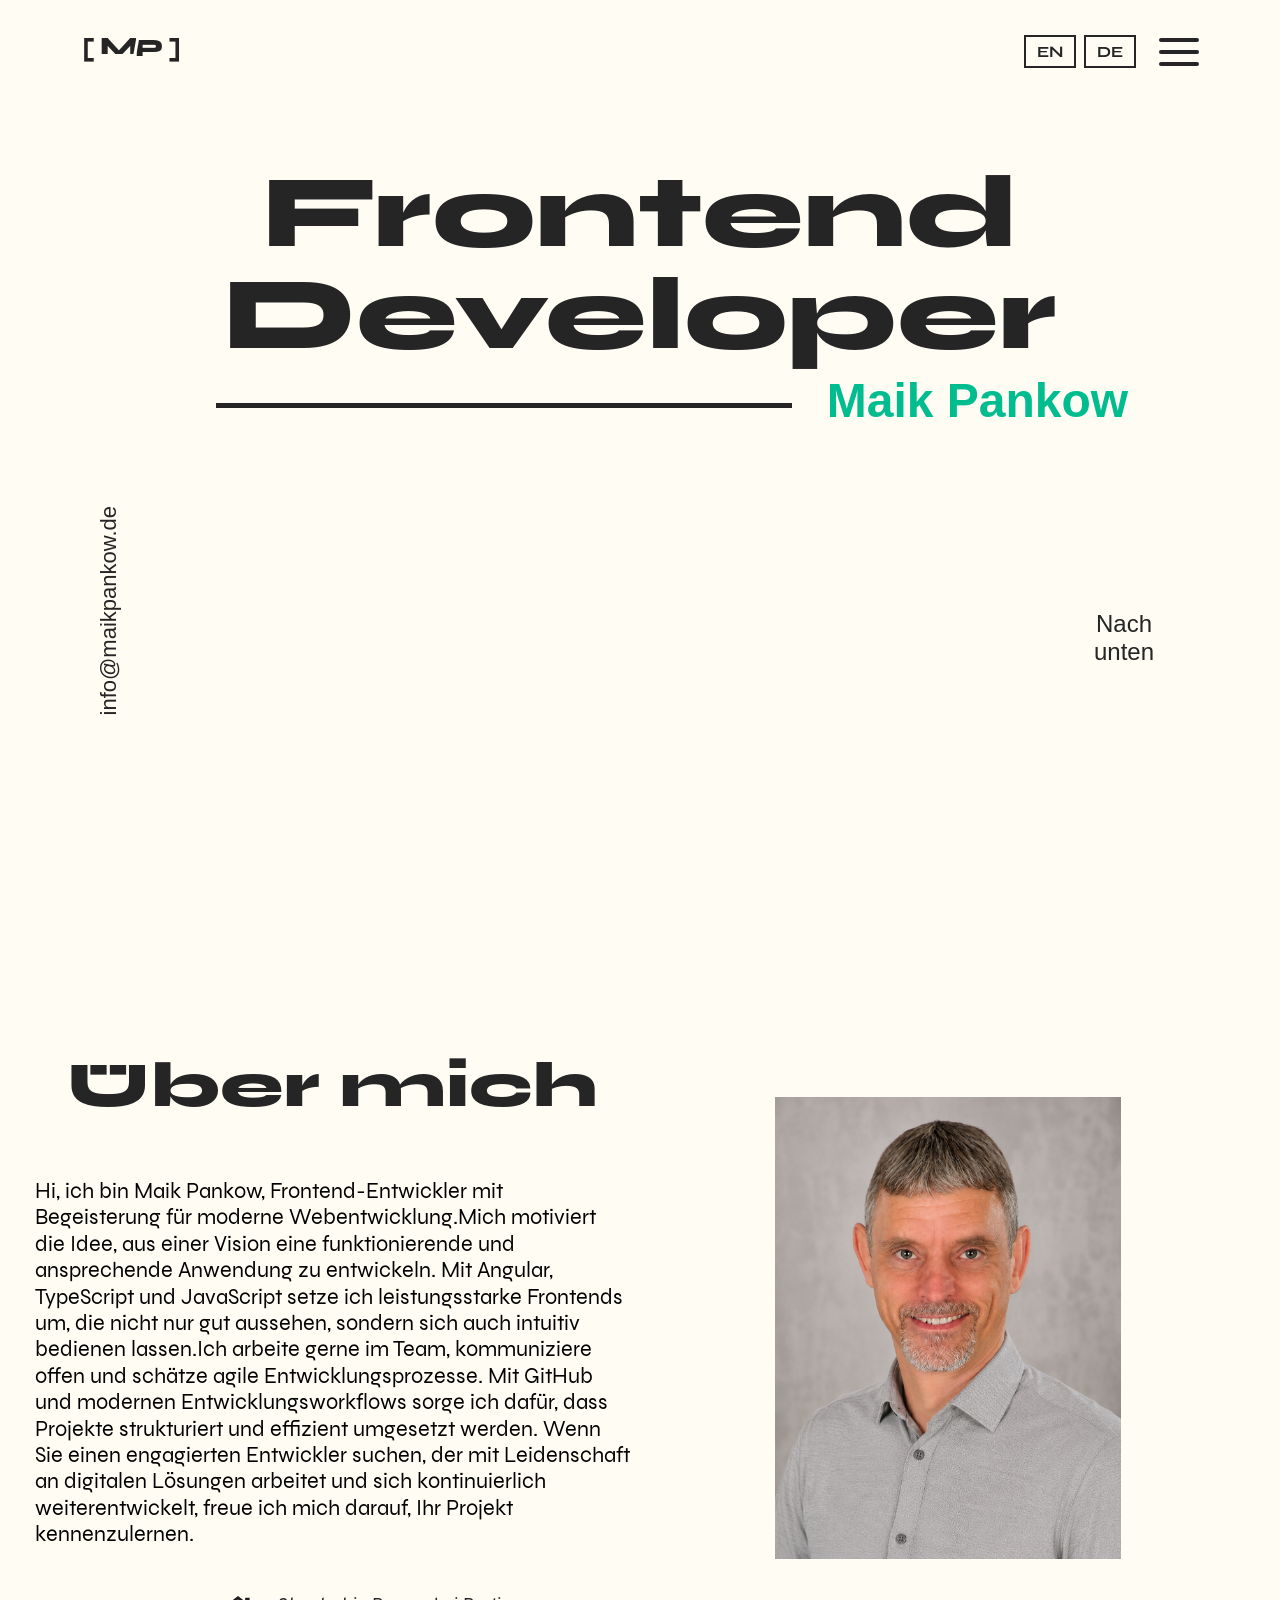
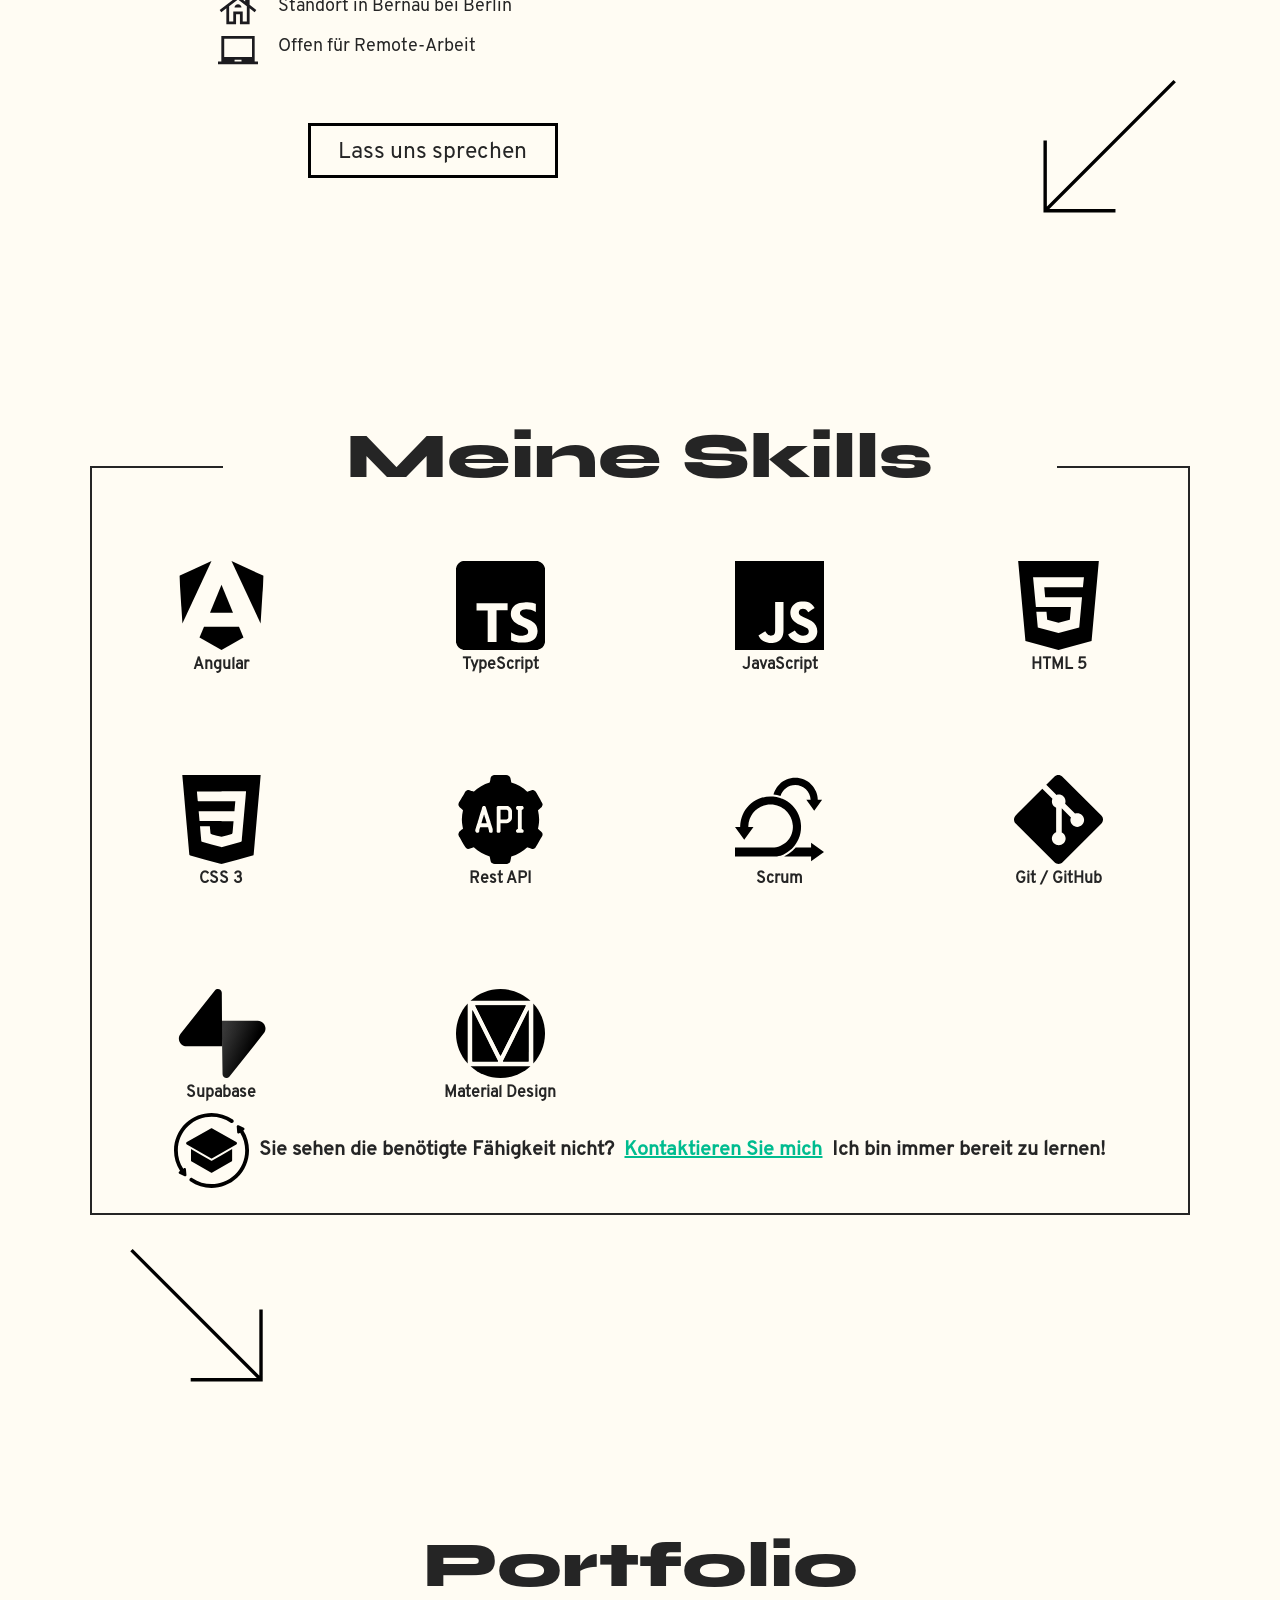
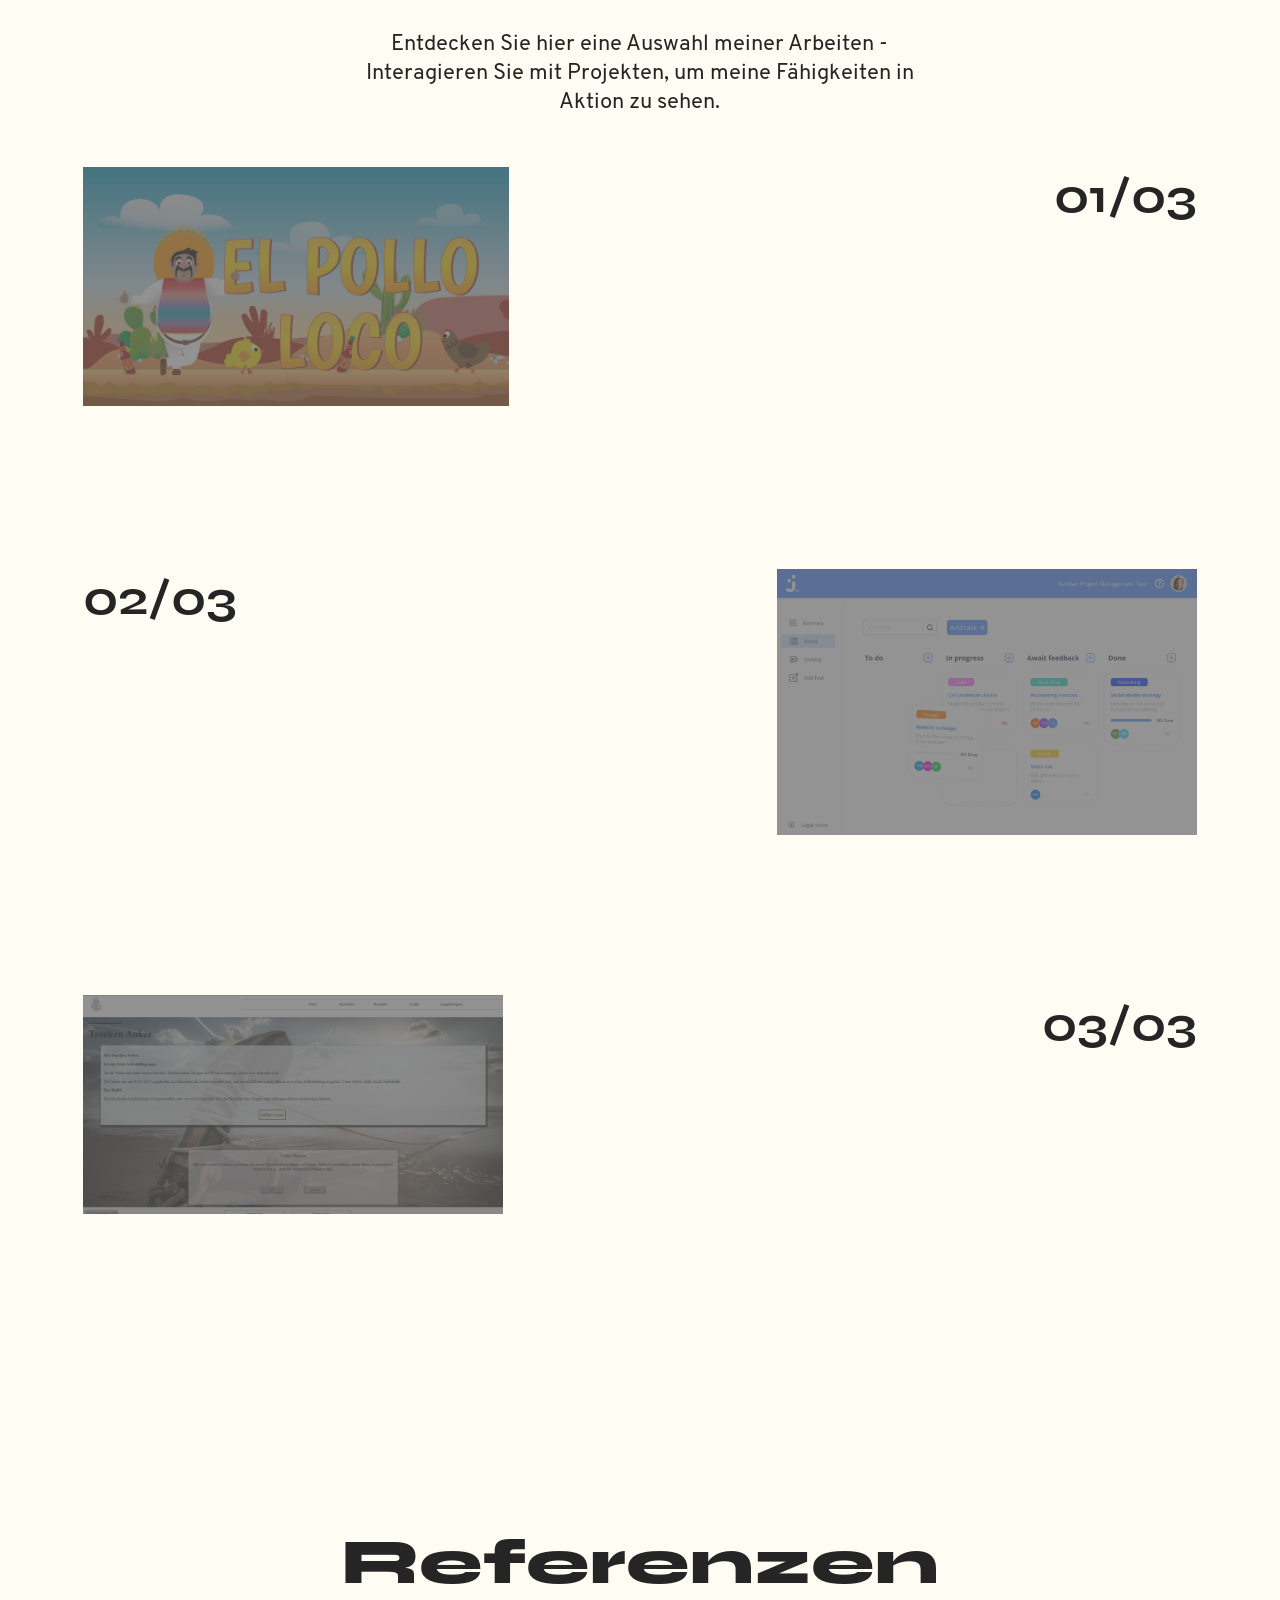
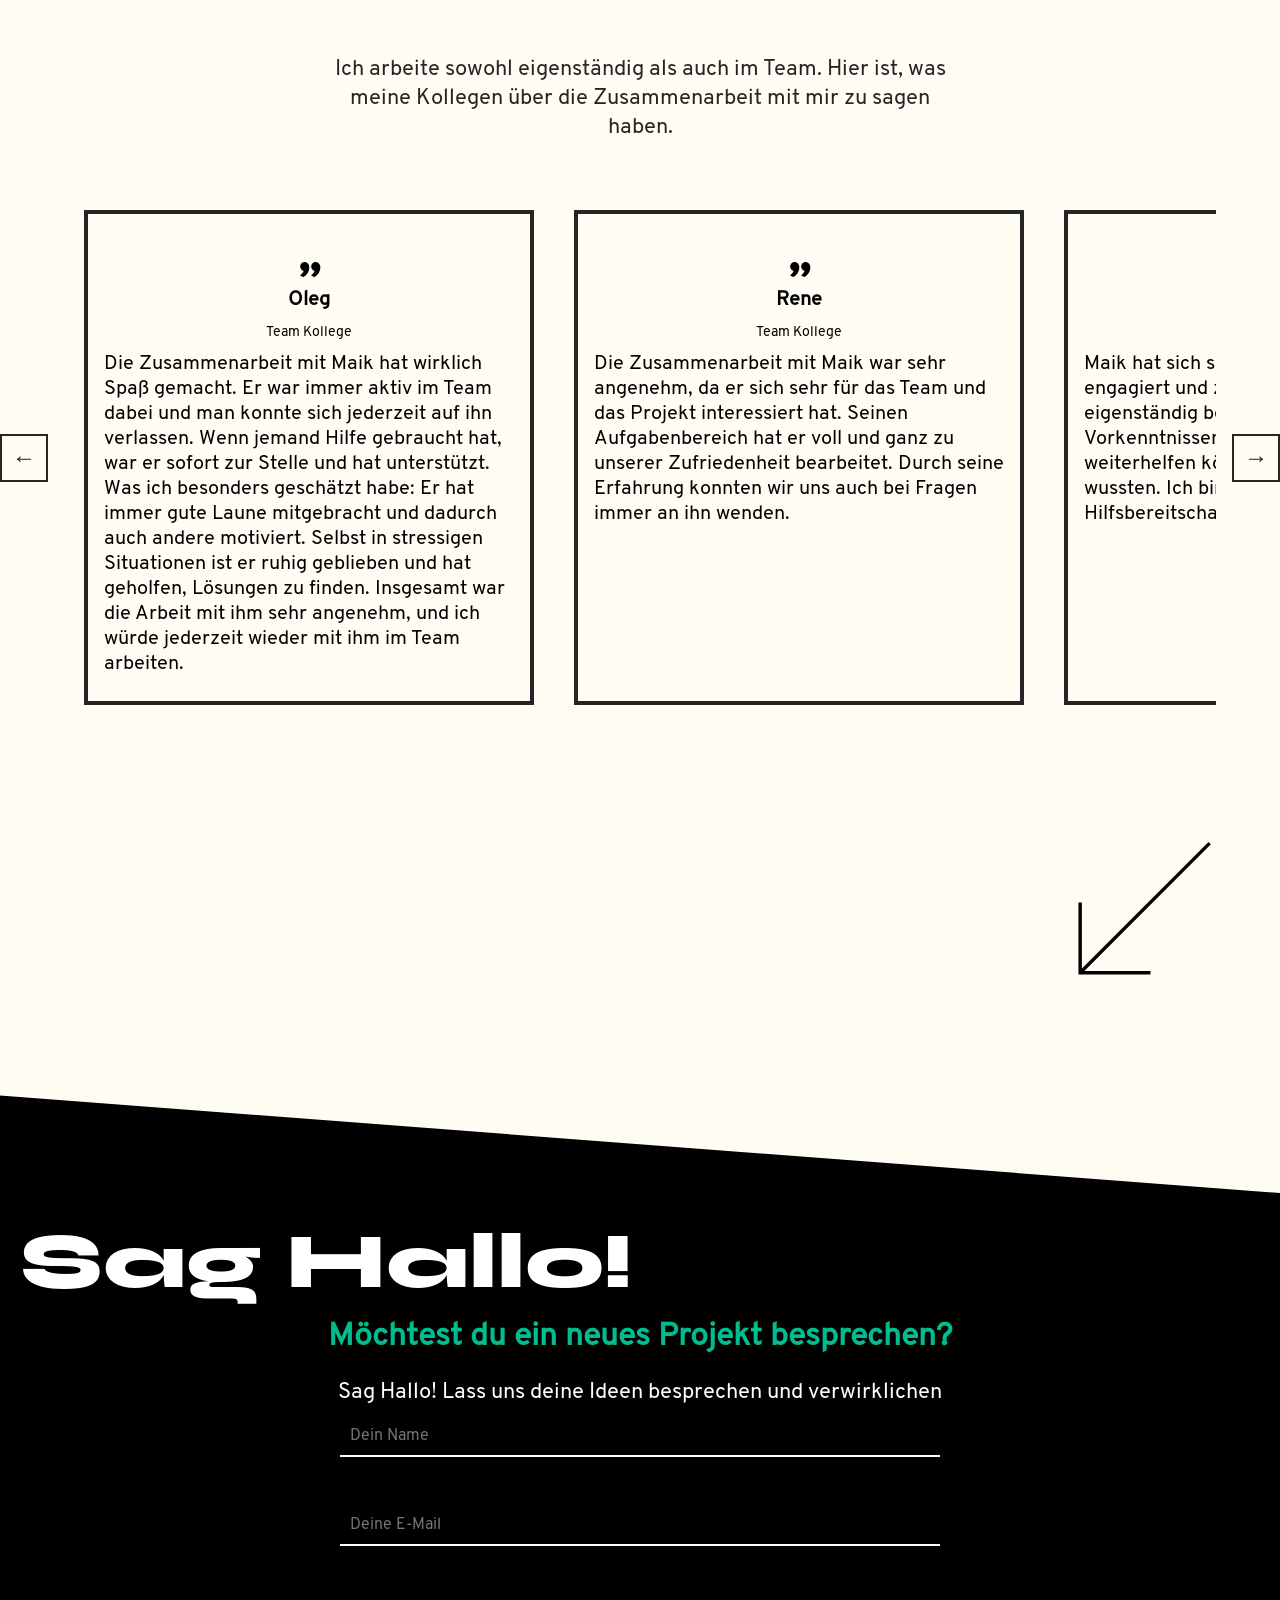
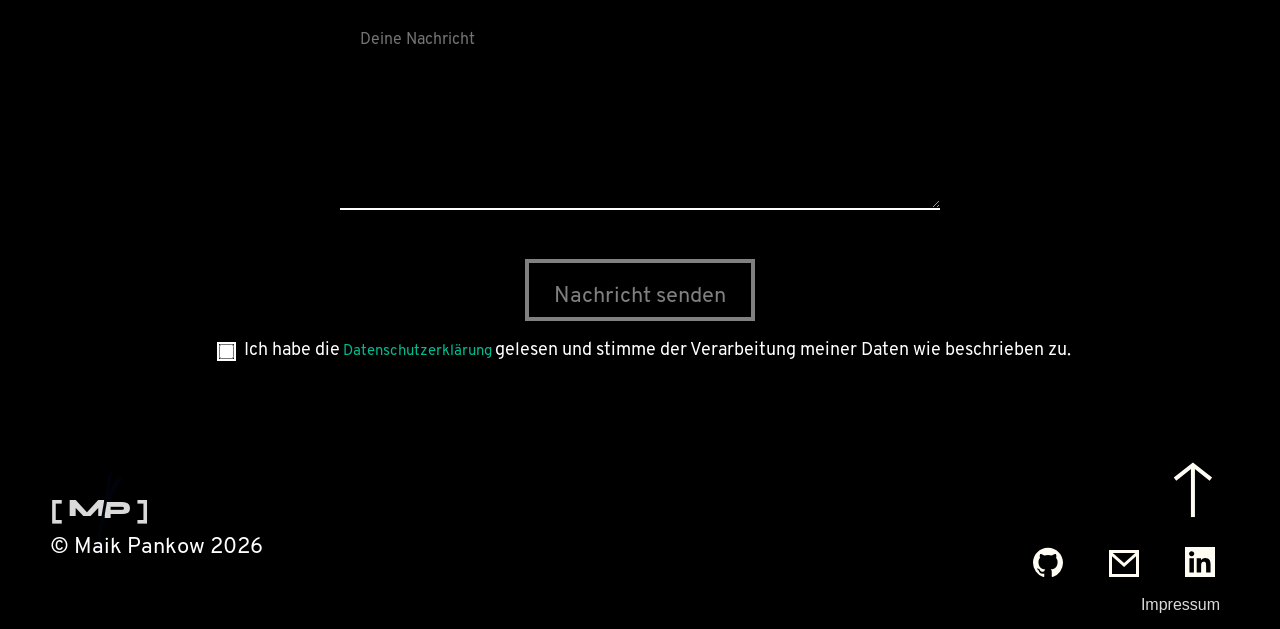
==== index.html @ a3ed5210 "feat:  new workflo and uptade aboutme and reference section" ====
<!DOCTYPE html>
<html lang="en">

<head>
    <meta charset="UTF-8">
    <meta name="viewport" content="width=device-width, initial-scale=1.0">
    <meta name="description"
        content="Welcome to my portfolio! I'm Maik Pankow, a passionate frontend developer based in Berlin. With a strong foundation in HTML, CSS, and JavaScript, I specialize in creating visually appealing and user-friendly websites. Explore my projects and skills to see how I can bring your ideas to life. Let's connect and collaborate on your next web development project!">
    <title>Portfolio</title>
    <link rel="stylesheet" href="./css/main.css">
    <link rel="icon" type="image/png" href="./assets/img/favicon/favicon-96x96.png" sizes="96x96" />
    <link rel="icon" type="image/svg+xml" href="./assets/img/favicon/favicon.svg" />
    <link rel="shortcut icon" href="./assets/img/favicon/favicon.ico" />
    <link rel="apple-touch-icon" sizes="180x180" href="./assets/img/favicon/apple-touch-icon.png" />
    <meta name="apple-mobile-web-app-title" content="Portfolio" />
    <link rel="manifest" href="./assets/img/favicon/site.webmanifest" />

    <script src="script.js" defer></script>
    <script src="./scripts/renderSkills.js" defer></script>
    <script src="./scripts/translate.js" defer></script>
    <script src="./scripts/references.js" defer></script>
    <script src="./scripts/projects.class.js" defer></script>
    <script src="./scripts/mail_valide.js" defer></script>
</head>

<body onload="init()">
    <section id="hero-section" class="hero-section">
        <header>
            <div class="header-content-limiter">
                <div class="logo">
                    <a class="logo-link" href="#hero-section">
                        <div class="logo-content">
                            <p class="first-before">[</p>
                            <p class="first">M</p>
                            <p class="logo-seperator">/</p>
                            <p class="last">P</p>
                            <p class="first-before">]</p>
                        </div>
                    </a>
                </div>
                <div class="header-right">
                    <div class="launch-toggle">
                        <button id="launch-button-en">EN</button>
                        <button id="launch-button-de">DE</button>
                    </div>

                    <div class="hamburg" onclick="mobil_menue();">
                        <span class="line"></span>
                        <span class="line"></span>
                        <span class="line"></span>
                    </div>

                </div>

                <nav id="nav" class="navigation">
                    <ul class="ul">
                        <li onclick="mobil_menue()" class="nav_li"><a class="nav_li_a" href="#about-me"
                                data-i18n="navAbout">About me</a></li>
                        <li onclick="mobil_menue()" class="nav_li"><a class="nav_li_a" href="#my-skills"
                                data-i18n="navSkills">My Skills</a>
                        </li>
                        <li onclick="mobil_menue()" class="nav_li"><a class="nav_li_a" href="#portfolio"
                                data-i18n="navProjects">Projects</a>
                        </li>
                    </ul>
                    <div class="banner-wrapper">
                        <div class="banner">
                        </div>
                    </div>
                    <div class="banner-wrapper-content">
                        <div class="content-limited">
                            <div class="content-left">
                                <p data-i18n="sayHi">Say Hi!</p>
                                <span>info@maikpankow.de</span>
                            </div>
                            <div class="content-right">
                                <a class="icon-links" href="https://github.com/Maik649" target="_blank"><img
                                        src="./assets/img/Githup-icon.svg" alt="Profile Picture GitHub"></a>
                                <a class="icon-links" href="#contact"><img src="./assets/img/Mail-icon.svg"
                                        alt="Profile Picture Email"></a>
                                <a class="icon-links" href="https://www.linkedin.com/in/maik-pankow-6aaba0376/"
                                    target="_blank"><img src="./assets/img/LinkedIn-icon.svg"
                                        alt="Profile Picture LinkedIn"></a>
                            </div>
                        </div>
                    </div>
                </nav>
            </div>
        </header>
        <div class="content-wrapper">
            <div class="top-headline">
                <h1 class="--fade-in">Frontend Developer</h1>
                <p class="myAnimationsText">Maik Pankow</p>

            </div>
            <div class="bottom-headline">
                <a href="#contact">info@maikpankow.de</a>
                <div class="scroll-down-btn">
                    <img src="./assets/img/pfeil-bottom.svg" alt="pfeil-bottom">
                    <span id="scroll-down-btn" data-i18n="scrollDown">Scroll Down</span>
                </div>
            </div>

        </div>
    </section>
    <section id="about-me" class="about-me scroll-down-indicator section-reveal reveal-from-left">
        <div class="about-me-content-wrapper">
            <div class="about-content-left">
                <h1 id="headline-about-me" class="--primary-h1" data-i18n="headline"></h1>
                <article id="infos" class="infotext" data-i18n="text">

                </article>
                <div class="extra-info">
                    <span class="icons"><img src="./assets/img/house.svg" alt=""><span data-i18n="location">Base in
                            Berlin</span></span>
                    <span class="icons"><img src="./assets/img/laptop_chromebook.svg" alt=""><span
                            data-i18n="remote">open to work Remote</span></span>
                </div>
                <a class="--primary-button --margin-left" href="#contact" data-i18n="letsTalk">Let's Talk</a>
            </div>
            <div class="about-content-right">
                <span class="portrait-wrapper">
                    <img class="portrait" src="./assets/img/portfolio_new.png" alt="portrait">
                </span>


                <div class="pfeil-bottom-left">
                    <img src="./assets/img/pfeil-bottom-left.svg" alt="">
                </div>
            </div>

        </div>
    </section>
    <section id="my-skills" class="skill-section scroll-down-indicator section-reveal reveal-from-right">
        <div class="my-skill-content-wrapper">

            <h1 class="--primary-h1 --margin-top-negative" data-i18n="skillsHeadline">My Skills</h1>
            <div id="skill-icons" class="skill-icons">

            </div>
            <div class="skill-footer">
                <img src="./assets/img/icons/skill-footer.svg" alt=""><span data-i18n="skillsFooterText1">Don’t
                    see the skill you need?</span><a href="#contact" data-i18n="skillsFooterLinkText">Contact
                    me</a><span data-i18n="skillsFooterText2">I’m always ready to learn!</span>
            </div>
        </div>
        <div class="content-wrapper">
            <div class="pfeil-bottom-right">
                <img src="./assets/img/pfeil-bottom-right.svg" alt="">
            </div>
        </div>
    </section>
    <section id="portfolio" class="project-section scroll-down-indicator section-reveal reveal-from-left">
        <div class="projects-content-wrapper">
            <h1 class="--primary-h1" data-i18n="projectsHeadline">Portfolio</h1>
            <p class="--font-family-overpass-regular --child-headline" data-i18n="projectHeadlinText">Explore a
                selection of my work here - Interact with projects to
                see my skills in action.</p>
            <div id="project" class="projects-content"></div>
        </div>
    </section>
    <section id="references" class="references-section scroll-down-indicator section-reveal reveal-from-right">
        <div class="references-content-wrapper ">

            <h1 class="--primary-h1" data-i18n="referencesHeadline">References</h1>

            <p class="--font-family-overpass-regular --child-headline" data-i18n="referenceHeadlineText">I
                thrive both independently and as part of a team. Here’s what my colleagues have to say about
                working with me.</p>

            <div class="slider-wrapper">
                <button class="slider-btn slider-btn--prev" id="refPrev">&#8592;</button>
                <div id="reference-content" class="reference-content"></div>
                <button class="slider-btn slider-btn--next" id="refNext">&#8594;</button>
            </div>

            <div class="pfeil-bottom-left">
                <img src="./assets/img/pfeil-bottom-left.svg" alt="">
            </div>

        </div>
    </section>
    <section id="contact" class="contact-section section-reveal reveal-from-bottom">
        <div class="contact-banner-wrapper">
            <div class="contact-banner"></div>
        </div>
        <div class="contact-content-header">
            <div class="contact-wrapper">
                <h2 class="--primary-h1" data-i18n="sayHi">Say Hi!</h2>
                <span class="headlin-description" data-i18n="contactDescription">Want to discuss a new
                    project?</span>
                <span class="--child-headline" data-i18n="contactDescriptionExtended">Say hello! let's discuss your
                    ideas and make it happen</span>

                <div class="contact-form">
                    <form action="scripts/mailto.php" method="post">

                        <div class="field-with-icon">
                            <label for="name"></label>
                            <input onchange="validateName(); checkFormValidity()" id="name" class="--form-input"
                                type="text" name="name" placeholder="Your Name" autocomplete="name" aria-label="name"
                                data-i18n-placeholder="namePlaceholder">
                            <span class="field-status-icon" aria-hidden="true"></span>
                        </div>

                        <span id="error-message-name" class="error-message " data-i18n="errorNameRequired">Your name
                            is required.</span>

                        <div class="field-with-icon">
                            <label for="email"></label>
                            <input onchange="validateEmail(); checkFormValidity()" id="email" class="--form-input"
                                type="email" name="email" placeholder="Your Email" autocomplete="email"
                                aria-label="email" data-i18n-placeholder="emailPlaceholder">
                            <span class="field-status-icon" aria-hidden="true"></span>
                        </div>

                        <span id="error-message-email" class="error-message" data-i18n="errorEmailRequired">Your
                            email is required.</span>
                        <label for="message"></label>
                        <textarea onchange="validateMessage(); checkFormValidity()" id="message" name="message"
                            placeholder="Your Message" cols="5" rows="5" autocomplete="off" aria-label="message"
                            data-i18n-placeholder="messagePlaceholder"></textarea>
                        <span id="error-message-message" class="error-message " data-i18n="errorMessageRequired">Your
                            message is required.</span>

                        <button id="sendenButton" type="submit" class="--primary-light-button" data-i18n="sendMessage"
                            disabled>Send Message</button>
                        <div class="privecy-content">
                            <label for="accept-privacy"></label>
                            <input onchange="validatePrivacy()" id="accept-privacy" type="checkbox"
                                name="accept-privacy" value="checkbox1" aria-label="accept privacy policy">
                            <span class="privacy-text --font-family-overpass-regular"><span data-i18n="privacyText">I've
                                    read the</span>
                                <a class="--font-family-overpass-regular" href="./subpages/privacy-policy.html"
                                    data-i18n="privacyPolicy">Privacy Policy</a> <span data-i18n="privacyTextEnd">and
                                    agree to the processing of my data as
                                    outlined.</span></span>
                        </div>
                    </form>

                </div>

            </div>
        </div>
    </section>
    <footer>
        <div class="footer-content-wrapper">
            <div class="footer-left">
                <div class="logo">
                    <div class="logo-content">
                        <p class="first-before">[</p>
                        <p class="first">M</p>
                        <p class="logo-seperator">/</p>
                        <p class="last">P</p>
                        <p class="first-before">]</p>
                    </div>
                </div>
                <p class="copyright">&copy; Maik Pankow 2026</p>
                <a class="footer-email" href="mailto:info@maikpankow.de">info@maikpankow.de</a>
                <div class="responsive-link-legal-notice">
                    <a href="./subpages/legal-notice.html" data-i18n="footerLegalNotice">Legal Notice</a>
                </div>
            </div>
            <div class="footer-right">
                <div class="back-to-top-content">
                    <a href="#hero-section"><img src="./assets/img/icons/to-top.svg" alt="Back to Top"></a>
                </div>
                <div class="footer-icons">
                    <a class="icon-links" href="https://github.com/Maik649" target="_blank"><img
                            src="./assets/img/Githup-icon.svg" alt="Profile Picture GitHub"></a>
                    <a class="icon-links" href="mailto:info@maikpankow.de"><img src="./assets/img/Mail-icon.svg"
                            alt="Profile Picture Email"></a>
                    <a class="icon-links" href="https://www.linkedin.com/in/maik-pankow-6aaba0376/" target="_blank"><img
                            src="./assets/img/LinkedIn-icon.svg" alt="Profile Picture LinkedIn"></a>
                </div>
                <div class="footer-link-legal-notice">
                    <a href="./subpages/legal-notice.html" data-i18n="footerLegalNotice">Legal Notice</a>
                </div>
            </div>
        </div>

    </footer>
    <div id="status-modal" class="status-modal" aria-hidden="true">
        <div class="status-modal__backdrop" data-close-status-modal="true"></div>
        <div class="status-modal__dialog" role="dialog" aria-modal="true" aria-labelledby="status-modal-title">
            <button type="button" class="status-modal__close" aria-label="Close"
                data-close-status-modal="true">&times;</button>
            <span id="status-modal-kicker" class="status-modal__kicker"></span>
            <h2 id="status-modal-title" class="status-modal__title"></h2>
            <p id="status-modal-message" class="status-modal__message"></p>
        </div>
    </div>
</body>

</html>
---- css/main.css ----
@charset "UTF-8";
:root {
  /* colors */
  --primary-color: rgb(255, 252, 243);
  --secondary-color: rgb(0, 188, 143);
  --footer-color: rgb(0, 0, 0);
  --text-color: #252525;
  --text-color-light: #ffffff;
  /* buttons colors */
  --primary-button: #e9e9e9;
  --primary-button-hover: #2980b9;
  --secondary-button: rgb(0, 188, 143);
  --secondary-button-hover: rgb(255, 252, 243);
  /* padding and margin */
  --min-padding: 20px;
  --middle-padding: 40px;
  --max-padding: 60px;
  --min-margin: 20px;
  --middle-margin: 40px;
  --max-margin: 60px;
  --xxl-margin: 200px;
  /* fontfamely Syne */
  --font-family-syne-bold: 'Syne-Bold', Arial, sans-serif;
  --font-family-syne-extra: 'Syne-Extra', Arial, sans-serif;
  --font-family-syne-italic: 'Syne-Italic', Arial, sans-serif;
  --font-family-syne-mono: 'Syne-Mono', Arial, sans-serif;
  --font-family-syne-regular: 'Syne-Regular', Arial, sans-serif;
  /* fontfamely Overpass */
  --font-family-overpass-bold: 'Overpass-Bold', Arial, sans-serif;
  --font-family-overpass-extra: 'Overpass-Extra', Arial, sans-serif;
  --font-family-overpass-italic: 'Overpass-Italic', Arial, sans-serif;
  --font-family-overpass-mono: 'Overpass-Mono', Arial, sans-serif;
  --font-family-overpass-regular: 'Overpass-Regular', Arial, sans-serif;
  --font-family-overpass-light: 'Overpass-Light', Arial, sans-serif;
  /* fontweight */
  --font-weight-bold: 700;
  --font-weight-extra: 800;
  --font-weight-italic: 400;
  --font-weight-mono: 400;
  --font-weight-regular: 400;
  /* content limit */
  --limited-width: 1440px;
  /* shared arrow animation */
  --arrow-scale-mid: 1;
  --arrow-scale-end: 1.2;
  --arrow-shift-left-mid-x: -60px;
  --arrow-shift-left-mid-y: 30px;
  --arrow-shift-left-end-x: -140px;
  --arrow-shift-left-end-y: 90px;
  --arrow-shift-right-mid-x: 60px;
  --arrow-shift-right-mid-y: 60px;
  --arrow-shift-right-end-x: 140px;
  --arrow-shift-right-end-y: 140px;
}

.scroll-down-indicator {
  animation: scroll-down linear both;
  animation-timeline: scroll(root block);
  animation-range: 0%, 80%;
}

.section-reveal {
  opacity: 0;
  transform: translate3d(var(--reveal-offset-x, 120px), var(--reveal-offset-y, 0), 0);
  will-change: opacity, transform;
}

.section-reveal.is-visible {
  animation: section-reveal-in 1.2s ease-out forwards;
}

.section-reveal.reveal-from-left {
  --reveal-offset-x: -120px;
  --reveal-offset-y: 0;
}

.section-reveal.reveal-from-right {
  --reveal-offset-x: 120px;
  --reveal-offset-y: 0;
}

.section-reveal.reveal-from-bottom {
  --reveal-offset-x: 0;
  --reveal-offset-y: 120px;
}

.pfeil-bottom-left img {
  animation: arrowFloatLeft linear both;
  animation-timeline: scroll(root block);
  animation-range: var(--arrow-scroll-range-start, 20%) var(--arrow-scroll-range-end, 35%);
}

.pfeil-bottom-right img {
  animation: arrowFloatRight linear both;
  animation-timeline: scroll(root block);
  animation-range: var(--arrow-scroll-range-start, 20%) var(--arrow-scroll-range-end, 35%);
}

@keyframes arrowFloatLeft {
  0% {
    transform: translate(0, 0);
    opacity: 1;
  }
  50% {
    transform: translate(var(--arrow-shift-left-mid-x), var(--arrow-shift-left-mid-y)) scale(var(--arrow-scale-mid));
    opacity: 1;
  }
  100% {
    transform: translate(var(--arrow-shift-left-end-x), var(--arrow-shift-left-end-y)) scale(var(--arrow-scale-end));
    opacity: 1;
  }
}
@keyframes arrowFloatRight {
  0% {
    transform: translate(0, 0);
    opacity: 1;
  }
  50% {
    transform: translate(var(--arrow-shift-right-mid-x), var(--arrow-shift-right-mid-y)) scale(var(--arrow-scale-mid));
    opacity: 1;
  }
  100% {
    transform: translate(var(--arrow-shift-right-end-x), var(--arrow-shift-right-end-y)) scale(var(--arrow-scale-end));
    opacity: 1;
  }
}
@media (prefers-reduced-motion: reduce) {
  .section-reveal,
  .section-reveal.is-visible {
    animation: none;
    opacity: 1;
    transform: none;
  }
  .pfeil-bottom-left img,
  .pfeil-bottom-right img {
    animation: none;
  }
}
.--font-family-syne-regular {
  font-family: var(--font-family-syne-regular);
  font-weight: var(--font-weight-regular);
}

.--font-family-overpass-regular {
  font-family: var(--font-family-overpass-regular);
  font-weight: var(--font-weight-regular);
}

.--child-headline {
  text-align: center;
  width: 50%;
  color: var(--text-color) !important;
  font-size: 22px;
  margin: 0;
  font-family: var(--font-family-overpass-regular);
  font-weight: var(--font-weight-regular);
  padding: 0;
}

/* Global Styles button */
.--primary-button {
  background-color: var(--primary-color);
  color: var(--text-color);
  border: none;
  height: 55px;
  width: 250px;
  padding: 12px 20px 0 20px;
  cursor: pointer;
  font-size: 23px;
  border: 3px solid black;
  text-decoration: unset;
  text-align: center;
  font-family: var(--font-family-overpass-regular);
  font-weight: var(--font-weight-regular);
  transition: all 0.255ms ease;
}

.--primary-light-button {
  background-color: var(--text-color);
  color: var(--text-color-light);
  border: none;
  height: 55px;
  width: 250px;
  padding: 12px 20px 0 20px;
  cursor: pointer;
  font-size: 23px;
  border: 3px solid var(--primary-color);
  text-decoration: unset;
  text-align: center;
  font-family: var(--font-family-overpass-regular);
  font-weight: var(--font-weight-regular);
  transition: all 0.255ms ease;
}

.--primary-light-button:hover {
  width: 270px;
  font-weight: var(--font-weight-bold);
  background-color: var(--primary-color);
  color: var(--text-color);
  outline: 2px solid var(--primary-color);
  transition: all 0.255ms ease;
}

.--primary-button:hover {
  width: 270px;
  font-weight: var(--font-weight-bold);
}

/* globel style margin and padding */
.--margin-top {
  margin-top: var(--middle-margin);
}

.--margin-left {
  margin-left: var(--xxl-margin);
}

.--margin-top-negative {
  margin-top: -50px !important;
}

.--primary-h1 {
  color: var(--text-color);
  width: auto;
  font-weight: var(--font-weight-extra);
  font-size: clamp(38px, 10vw, 78px);
  font-family: var(--font-family-syne-extra);
  font-weight: var(--font-weight-extra);
  margin: 0;
}

.--primary-h1:hover {
  cursor: pointer;
  color: var(--secondary-color);
}

.--form-input {
  width: 600px;
  height: 40px;
  padding: 10px;
  background-color: black;
  border: unset;
  outline: unset;
  border-bottom: 2px solid white;
  color: var(--text-color-light);
  font-size: 16px;
  font-family: var(--font-family-overpass-regular);
}

@media only screen and (min-width: 320px) and (max-width: 768px) {
  .--primary-button {
    height: 46px;
    font-size: 20px;
    width: 212px;
  }
  .--primary-button:hover {
    width: 220px;
  }
  .--margin-left {
    margin-left: 0;
  }
  .--margin-top-negative {
    margin-top: -20px !important;
  }
  .--primary-h1 {
    color: var(--text-color);
    width: auto;
    font-weight: var(--font-weight-extra);
    font-size: clamp(36px, 8vw, 78px) !important;
    font-family: var(--font-family-syne-extra);
    font-weight: var(--font-weight-extra);
    padding: 0px 0 0px 0 !important;
    margin: 0;
  }
}
@keyframes section-reveal-in {
  0% {
    opacity: 0;
    transform: translate3d(var(--reveal-offset-x, 120px), var(--reveal-offset-y, 0), 0);
  }
  60% {
    opacity: 0.45;
  }
  100% {
    opacity: 1;
    transform: translate3d(0, 0, 0);
  }
}
* {
  box-sizing: border-box;
  margin: 0;
  scroll-behavior: smooth;
}

html {
  overflow-x: hidden;
}

body {
  font-family: var(--font-family);
  background-color: var(--primary-color);
  overflow-x: hidden;
}

img {
  max-width: 100%;
  height: auto;
}

.logo-link {
  text-decoration: none;
  color: inherit;
}

header {
  display: flex;
  background-color: var(--primary-color);
  width: 100%;
  padding: 30px clamp(12px, 6vw, 100px);
  z-index: 10;
  position: fixed;
}

main {
  position: relative;
  left: 50%;
  transform: translateX(-50%);
}

section {
  width: 100%;
  z-index: 0;
  margin: 0;
  padding: 0;
}

footer {
  width: 100%;
  background-color: var(--footer-color);
  text-align: center;
  color: white;
}

nav {
  display: none;
  position: fixed;
  width: 100%;
  height: auto;
  top: 92px;
  left: 0;
  right: 0;
  margin: 0;
  background-color: var(--primary-color);
  border-radius: 0;
  z-index: 2;
}

ul {
  list-style: none;
  gap: 20px;
  margin: 0;
  padding: 0;
  z-index: 1000;
  position: relative;
  height: calc(100vh - 350px);
  display: flex;
  flex-direction: column;
}

.navigation li {
  display: flex;
  justify-content: center;
  align-items: center;
  text-align: center;
  position: relative;
}

.navigation a .icon-links {
  display: flex;
  gap: 20px;
  width: 55px;
}

.navigation .nav_li::before {
  content: "";
  display: block;
  position: absolute;
  width: 3px;
  height: 52px;
  bottom: 0px;
  left: 0;
  background-color: var(--text-color);
  transition: height 0.1s ease, top 0.1s ease;
}

.navigation .nav_li:hover::before {
  height: 0px;
  bottom: 0px;
}

.navigation .nav_li::after {
  content: "";
  display: block;
  position: absolute;
  width: clamp(200px, 100vw, 580px);
  height: 3px;
  bottom: 0px;
  left: 0;
  right: 0;
  background-color: var(--text-color);
  transform: scaleX(0.07);
  transform-origin: top left 0;
  transition: transform 0.4s ease-in;
}

.navigation .nav_li:hover::after {
  transform-origin: right center 0px;
  animation: fade-right 0.4s ease-in;
  width: 100%;
  right: 0px;
  transform: scaleX(0.4);
}

.navigation .nav_li.active .nav_li_a {
  border: 4px solid var(--text-color);
  color: var(--secondary-color);
}

@keyframes fade-right {
  0% {
    transform: scaleX(0);
  }
  50% {
    transform: scaleX(0.5);
    transform-origin: top right 30px;
    transform: scaleX(0.7);
    width: 80%;
  }
  100% {
    transform: scaleX(1);
  }
}
.nav_li_a {
  display: block;
  position: relative;
  color: black;
  text-decoration: none;
  text-align: center;
  padding: 36px 0 36px 74px;
  height: auto;
  width: 100%;
  font-size: clamp(1rem, 7vw, 96px);
  font-family: var(--font-family-syne-bold);
  font-weight: var(--font-weight-bold);
}

.is-open {
  display: flex;
  flex-direction: column;
  top: 90px;
  left: 0;
  right: 0;
  background-color: var(--primary-color);
  width: clamp(200px, 100vw, 100%);
  height: calc(100svh - 90px);
  max-height: calc(100svh - 90px);
  overflow-y: auto;
  z-index: 1000;
}

.banner-wrapper-content {
  width: 100%;
  background-color: black;
  position: relative;
  z-index: 0;
  width: 100%;
  padding: 0 0 64px;
}

.content-limited {
  margin: 0 auto;
  display: flex;
  justify-content: space-between;
  align-items: center;
  max-width: var(--limited-width);
  width: 100%;
}

.banner-wrapper {
  width: 100%;
  min-height: 149px;
  max-width: 100%;
  margin: 0;
  left: 0;
  position: relative;
}

.banner {
  background: rgb(0, 0, 0);
  position: absolute;
  width: 100%;
  min-height: 150px;
  left: 0;
  -webkit-clip-path: polygon(0% 0%, 0% 0%, 100% 100%, 0% 100%);
  clip-path: polygon(0% 0%, 0% 0%, 100% 100%, 0% 100%);
}

@keyframes fade-right {
  0% {
    visibility: hidden;
    opacity: 0;
    transform: translateX(0px);
  }
  25% {
    visibility: visible;
    opacity: 1;
    transform: translateX(0px);
  }
  50% {
    visibility: visible;
    opacity: 1;
    transform: translateX(20px);
  }
  100% {
    visibility: hidden;
    opacity: 0;
    transform: translateX(80px);
  }
}
.content-left {
  display: flex;
  flex-direction: column;
  align-items: flex-start;
  width: 100%;
}

.content-left p {
  font-size: clamp(1rem, 6vw, 78px);
  font-family: var(--font-family-syne-extra), Arial, sans-serif;
  font-weight: var(--font-weight-extra);
  color: var(--text-color-light);
}

.content-left span {
  font-size: clamp(1rem, 3vw, 22px);
  font-family: var(--font-family-overpass-regular), Arial, sans-serif;
  font-weight: var(--font-weight-regular);
  color: var(--text-color-light);
}

.content-left p:hover {
  color: var(--secondary-color);
}

.content-right {
  display: flex;
  flex-direction: row;
  justify-content: center;
  gap: 40px;
  margin-top: 80px;
  width: 100%;
  align-items: center;
  height: 100%;
}

.content-right img {
  width: 40px;
  height: 40px;
  font-size: 24px;
  color: var(--text-color);
}

.content-right a {
  text-decoration: none;
  color: var(--text-color);
}

.content-limitet {
  flex-direction: column;
  padding: 0 24px;
  max-width: var(--limited-width);
}

.banner-wrapper-content {
  padding: 0 0 32px;
}

ul {
  list-style: none;
  gap: 15px;
  margin: 0;
  flex-direction: column;
  align-items: center;
  display: flex;
  padding: 0;
  z-index: 1000;
  position: relative;
  justify-content: center;
}

.navigation li {
  display: flex;
  justify-content: center;
  align-items: center;
  text-align: center;
  width: clamp(250px, 80vw, 600px);
  position: relative;
}

.navigation .nav_li::before {
  content: "";
  display: block;
  position: absolute;
  width: 3px;
  height: 32px;
  left: 0;
  background-color: var(--text-color);
  transition: height 0.1s ease, top 0.1s ease;
}

.navigation .nav_li::after {
  content: "";
  display: block;
  position: absolute;
  width: clamp(250px, 80vw, 600px);
  height: 3px;
  bottom: 0;
  top: unset;
  left: 0;
  right: 0;
  background-color: var(--text-color);
  transform: scaleX(0.07);
  transform-origin: top left 0;
  transition: transform 0.4s ease-in;
}

.nav_li_a {
  padding: 25px 0 25px 40px;
  font-size: clamp(36px, 7vw, 56px);
}

.content-left {
  display: flex;
  flex-direction: column;
  width: 100%;
  align-items: flex-start;
}

.content-left p {
  font-size: clamp(36px, 8vw, 64px);
}

.content-left span {
  font-size: clamp(16px, 3.5vw, 22px);
}

.content-right {
  gap: 30px;
  margin-top: 24px;
  flex-wrap: wrap;
  justify-content: flex-end;
  width: 100%;
}

.content-right img {
  width: 34px;
  height: 34px;
}

/* Unified nav scaling across all resolutions */
@media only screen and (min-width: 320px) and (max-width: 480px) {
  ul {
    gap: 8px;
    min-height: 40vh;
    justify-content: center;
  }
  .nav_li_a {
    padding: 20px 0 25px 0px;
  }
}
/* @media only screen and (max-width: 480px) {
    ul {
        gap: 10px;
        height: auto;
        min-height: 52.7vh;
        justify-content: center;
    }

    .navigation li,
    .navigation .nav_li::after {
        width: min(90vw, 520px);
    }

    .navigation .nav_li::before {
        height: 24px;
    }

    .nav_li_a {
        padding: 16px 0;
        font-size: clamp(28px, 9.5vw, 42px);
        line-height: 1.1;
    }

    .navigation .nav_li.active .nav_li_a {
        border: 3px solid var(--text-color);
        padding-left: 0;
    }

    .content-limitet {
        flex-direction: column;
        padding: 0 16px;
    }

    .banner-wrapper-content {
        padding: 0 0 30px;
    }

    .navigation li {
        display: flex;
        justify-content: center;
        align-items: center;
        text-align: center;
    }

    .content-left p {
        font-size: clamp(28px, 9vw, 42px);
        text-align: start;
    }

    .content-left span {
        font-size: clamp(14px, 4vw, 22px);
        font-family: var(--font-family-overpass-regular), Arial, sans-serif;
        font-weight: var(--font-weight-regular);
        color: var(--text-color-light);
        text-align: start;
    }

    .content-right {
        gap: 18px;
        margin-top: 16px;
        flex-wrap: wrap;
        justify-content: flex-end;
    }

    .content-right img {
        width: 32px;
        height: 32px;
    }
} */
@media only screen and (min-width: 481px) and (max-width: 768px) {
  ul {
    gap: 12px;
    min-height: 43vh;
    justify-content: center;
  }
  .navigation li,
  .navigation .nav_li::after {
    width: min(86vw, 560px);
  }
  .navigation .nav_li::before {
    height: 30px;
  }
  .nav_li_a {
    padding: 18px 0;
    font-size: clamp(32px, 7vw, 48px);
    line-height: 1.1;
  }
  .navigation .nav_li.active .nav_li_a {
    border: 3px solid var(--text-color);
    padding-left: 20px;
  }
}
@media only screen and (min-width: 769px) and (max-width: 1200px) {
  .is-open {
    overflow-y: auto;
  }
  ul {
    gap: 14px;
    min-height: 48vh;
    justify-content: center;
  }
  .navigation li,
  .navigation .nav_li::after {
    width: min(82vw, 560px);
  }
  .nav_li_a {
    padding: 20px 0;
    font-size: clamp(34px, 4.8vw, 46px);
    line-height: 1.1;
  }
  .navigation .nav_li.active .nav_li_a {
    border: 3px solid var(--text-color);
    padding-left: 0;
  }
  .content-limitet {
    flex-direction: column;
    align-items: center;
    padding: 0 24px;
  }
  .banner-wrapper-content {
    padding: 0 0 8px;
  }
  ul {
    flex-direction: column;
    align-items: center;
    position: relative;
    justify-content: center;
  }
  .content-right {
    gap: 30px;
    margin-top: 0px;
    flex-wrap: wrap;
    justify-content: flex-end;
    width: 100%;
  }
}
@media only screen and (min-height: 320px) and (orientation: landscape) {
  .is-open {
    overflow-y: auto;
  }
  ul {
    min-height: 55.5vh;
    gap: 5px;
    padding: 0;
  }
  .nav_li_a {
    padding: 12px 0;
    font-size: clamp(24px, 4vw, 36px);
  }
}
@media only screen and (min-width: 1201px) {
  .navigation .nav_li::before {
    content: "";
    display: block;
    position: absolute;
    width: 3px;
    height: 52px;
    bottom: 0px;
    left: 0;
    background-color: var(--text-color);
    transition: height 0.1s ease, top 0.1s ease;
  }
  .navigation .nav_li::after {
    content: "";
    display: block;
    position: absolute;
    width: clamp(300px, 90vw, 600px);
    height: 3px;
    bottom: 0px;
    left: 0;
    right: 0;
    background-color: var(--text-color);
    transform: scaleX(0.07);
    transform-origin: top left 0;
    transition: transform 0.4s ease-in;
  }
  .nav_li_a {
    padding: 24px 0;
    font-size: clamp(36px, 3.8vw, 56px);
    line-height: 1.1;
  }
  .navigation .nav_li.active .nav_li_a {
    border: 3px solid var(--text-color);
    padding-left: 0;
  }
  .content-limitet {
    flex-direction: column;
    align-items: center;
    max-width: var(--limited-width);
  }
  .content-left p,
  .content-left span {
    text-align: center;
  }
  .content-right {
    margin-top: 24px;
    justify-content: flex-end;
  }
}
@keyframes height-nav {
  0% {
    background-color: var(--primary-color);
    height: 100px;
  }
  100% {
    background-color: var(--primary-color);
    height: 250px;
  }
}
/* @keyframes fadein {
  0% {
    top: -5px;
    margin-bottom: 0px;
  }

  100% {
    top: 0px;
    margin-bottom: 10px;
  }
} */
.hamburg {
  display: block;
  position: relative;
  background: var(--primary-color);
  border-radius: 4px;
  width: auto;
  transition: border-radius 0.5s;
  padding: 21px;
  cursor: pointer;
}

.line {
  display: block;
  position: absolute;
  left: 3px;
  height: 4px;
  width: 40px;
  background: var(--text-color);
  border-radius: 2px;
  transition: 0.5s;
  transform-origin: center;
}

.line:nth-child(1) {
  top: 8px;
}

.line:nth-child(2) {
  top: 20px;
}

.line:nth-child(3) {
  top: 32px;
}

.hamburg.checked .line:nth-child(1) {
  transform: translateY(0px) translateX(8px) rotate(0deg);
  width: 30px;
}

.hamburg.checked .line:nth-child(2) {
  transform: translateY(0px) translateX(0px) rotate(0deg);
  width: 45px;
}

.hamburg.checked .line:nth-child(3) {
  transform: translateY(0px) translateX(8px) rotate(0deg);
  width: 30px;
}

@media only screen and (min-width: 320px) and (max-width: 768px) {
  .hamburg {
    display: block;
    position: relative;
    width: 40px;
    height: 35px;
    background: var(--primary-color);
    border-radius: 4px;
    transition: border-radius 0.5s;
  }
  .line {
    display: block;
    position: absolute;
    left: 0px;
    height: 4px;
    width: 40px;
    background: var(--text-color);
    border-radius: 2px;
    transition: 0.5s;
    transform-origin: center;
  }
  .line:nth-child(1) {
    top: 8px;
  }
  .line:nth-child(2) {
    top: 18px;
  }
  .line:nth-child(3) {
    top: 28px;
  }
  .hamburg.checked .line:nth-child(1) {
    transform: translateY(0px) translateX(8px) rotate(0deg);
    width: 30px;
  }
  .hamburg.checked .line:nth-child(2) {
    transform: translateY(0px) translateX(0px) rotate(0deg);
    width: 45px;
  }
  .hamburg.checked .line:nth-child(3) {
    transform: translateY(0px) translateX(8px) rotate(0deg);
    width: 30px;
  }
}
.header-content-limiter {
  max-width: var(--limited-width);
  display: flex;
  justify-content: space-between;
  align-items: center;
  margin: 0 auto;
  width: 100%;
  padding: 0 5px;
}

header {
  position: fixed;
  top: 0;
  left: 0;
  width: 100%;
  z-index: 1100;
  /* Header bleibt über dem Overlay bedienbar */
}

.logo div {
  font-size: 24px;
  font-family: var(--font-family-syne-extra);
  font-weight: var(--font-weight-extra);
  color: var(--text-color);
  margin: 0;
}

.logo-content {
  display: flex;
  gap: 5px;
  align-items: center;
  height: 30px;
  width: 64px;
}

.first-before {
  position: relative;
  width: auto;
  height: 35px;
  font-weight: bolder;
}

.first {
  position: relative;
  width: auto;
  height: 35px;
  margin: -6px 0 0 0;
}

.logo-seperator {
  position: relative;
  width: 3px;
  height: 80px;
  margin: 0 0 0 -9.3px;
  background-color: var(--primary-color);
  transform: skewX(-10deg);
  color: var(--primary-color);
}

.last {
  position: relative;
  width: auto;
  height: 30px;
  margin: -6px 0 0 -7px;
  z-index: -1;
}

.launch-toggle {
  display: flex;
  gap: 8px;
  font-family: var(--font-family-syne-extra);
  font-weight: var(--font-weight-extra);
}

.launch-toggle button {
  background-color: transparent;
  border: 2px solid var(--text-color);
  color: var(--text-color);
  padding: 5px 10px;
  cursor: pointer;
  font-size: 16px;
  font-family: var(--font-family-syne-bold);
  font-weight: var(--font-weight-bold);
  min-width: 52px;
  white-space: nowrap;
}

.launch-toggle button:hover {
  background-color: white;
  border: 2px solid var(--secondary-color);
}

.launch-toggle button:active,
.launch-toggle button:focus,
.launch-toggle button:focus-visible {
  color: var(--text-color);
  padding: 5px 10px;
  cursor: pointer;
  font-size: 16px;
  background-color: white;
  border: 2px solid var(--secondary-color);
}

.header-right {
  display: flex;
  gap: clamp(10px, 2vw, 20px);
  align-items: center;
}

@media only screen and (min-width: 320px) and (max-width: 425px) {
  header {
    display: flex;
    align-items: center;
    height: 92px;
    padding: 30px 5px;
  }
  .header-content-limiter {
    gap: 12px;
  }
  .header-right {
    gap: 12px;
  }
  .launch-toggle button {
    min-width: 44px;
    font-size: 14px;
    padding: 5px 8px;
  }
  .logo div {
    font-size: 22px;
  }
}
@media only screen and (min-width: 426px) and (max-width: 768px) {
  header {
    display: flex;
    align-items: center;
    height: 92px;
    padding: 30px 5px;
  }
  .header-content-limiter {
    gap: 16px;
  }
  .header-right {
    gap: 16px;
  }
  .launch-toggle button {
    min-width: 48px;
    font-size: 15px;
  }
  .logo div {
    font-size: 22px;
  }
}
@media only screen and (min-width: 769px) and (max-width: 1024px) {
  header {
    padding: 24px 16px;
  }
  .header-content-limiter {
    gap: 20px;
  }
  .header-right {
    gap: 18px;
  }
  .launch-toggle button {
    min-width: 50px;
    font-size: 15px;
  }
}
.hero-section {
  background-color: var(--primary-color);
  display: flex;
  flex-direction: column;
  min-height: 100vh;
  justify-content: center;
  align-items: center;
  text-align: center;
}

.myAnimationsText {
  overflow: hidden;
  height: 1.1em;
  word-wrap: break-word;
  white-space: nowrap;
  animation: typing 1.5s steps(10, start) forwards;
  color: var(--secondary-color);
  font-family: var(--font-family-overpass-bold);
  font-weight: var(--font-weight-bold);
  font-size: clamp(1rem, 4vw, 48px);
  width: 305px;
  top: -35px;
  left: 67%;
  position: relative;
}

@keyframes typing {
  from {
    opacity: 0;
    width: 0;
  }
  to {
    opacity: 1;
    width: 305px;
  }
}
.--fade-in {
  width: 0;
  position: relative;
  opacity: 0;
  animation: fadeIn 2.5s ease-in-out forwards;
}

@keyframes fadeIn {
  to {
    width: 100%;
    position: relative;
    opacity: 1;
  }
}
.content-wrapper {
  display: flex;
  flex-direction: column;
  gap: 20px;
  /* max-width: var(--limitet-width); */
  width: clamp(300px, 85vw, 1440px);
}

.hero-section h1 {
  width: auto;
  font-size: clamp(1rem, 8vw, 128px);
  font-family: var(--font-family-syne-extra);
  font-weight: var(--font-weight-extra);
  color: var(--text-color);
  margin: 0;
  line-height: 100%;
}

.top-headline h1::after {
  display: block;
  position: relative;
  left: 11%;
  content: "";
  width: 53%;
  height: 5px;
  background-color: var(--text-color);
  margin-top: 3.5%;
}

.top-headline span {
  position: relative;
  top: -35px;
  left: 30%;
  font-family: var(--font-family-overpass-bold);
  font-weight: var(--font-weight-bold);
  font-size: clamp(1rem, 4vw, 48px);
  color: var(--secondary-color);
  margin: 0;
}

.bottom-headline {
  display: flex;
  justify-content: space-between;
  flex-direction: row;
  gap: 20px;
  min-height: 260px;
  align-items: center;
}

.bottom-headline a {
  text-decoration: none;
  color: var(--text-color);
  font-size: 22px;
  font-weight: 300;
  font-family: var(--font-family-overpass-light);
  writing-mode: vertical-rl;
  transform: rotate(-180deg);
}

.scroll-down-btn {
  display: flex;
  flex-direction: column;
  gap: 10px;
  align-items: center;
  margin: 0 60px 0 0;
}

.scroll-down-btn span {
  height: 100%;
  font-size: clamp(1rem, 10vw, 24px);
  font-weight: 100;
  font-family: var(--font-family-overpass-light);
  width: 70px;
  height: 180px;
  color: var(--text-color);
  background-color: var(--primary-color);
  position: absolute;
}

.scroll-down-btn img {
  position: absolute;
  width: 50px;
  height: 96px;
  color: var(--text-color);
  animation: bounce 2.5s infinite ease-in-out;
}

@keyframes bounce {
  0% {
    display: unset;
    visibility: hidden;
    opacity: 0;
    transform: translateY(-180px);
  }
  25% {
    display: inline;
    visibility: visible;
    opacity: 1;
    transform: translateY(-80px);
  }
  50% {
    display: inline;
    visibility: visible;
    opacity: 1;
    transform: translateY(80px);
  }
  100% {
    display: inline;
    position: absolute;
    visibility: hidden;
    opacity: 0;
    transform: translateY(80px);
  }
}
@media only screen and (min-width: 319px) and (max-width: 768px) {
  .content-wrapper {
    display: flex;
    flex-direction: column;
    gap: 50px;
    max-width: var(--limited-width);
    width: clamp(300px, 100vw, 1440px);
  }
  .hero-section {
    background-color: var(--primary-color);
    display: flex;
    flex-direction: column;
    min-height: 100vh;
    justify-content: center;
    align-items: center;
    text-align: center;
    padding: 0;
  }
  .hero-section h1 {
    width: auto;
    font-size: clamp(36px, 11vw, 168px);
    font-family: var(--font-family-syne-extra);
    font-weight: var(--font-weight-extra);
    color: var(--text-color);
    margin: 0;
    line-height: 85%;
  }
  .top-headline h1::after {
    left: 5%;
    content: "";
    width: 54%;
  }
  .myAnimationsText {
    width: 100%;
    top: 0%;
    left: 80%;
    transform: translate(-50%, -50%);
  }
  .bottom-headline {
    display: flex;
    justify-content: space-between;
    flex-direction: row;
    gap: 20px;
    min-height: 200px;
    align-items: center;
    position: relative;
    top: 90px;
  }
  .bottom-headline a {
    text-decoration: none;
    color: var(--text-color);
    font-size: 20px !important;
    font-weight: 300;
    font-family: var(--font-family-overpass-light);
    writing-mode: vertical-rl;
    transform: rotate(-180deg);
  }
  .scroll-down-btn {
    display: flex;
    flex-direction: column;
    gap: 10px;
    align-items: center;
    margin: 92px 60px 0 0;
  }
  .scroll-down-btn img {
    position: absolute;
    width: 35px !important;
    height: 69px !important;
    color: var(--text-color);
    animation: bounce 2.5s infinite ease-in-out;
  }
  .scroll-down-btn span {
    height: 100%;
    font-size: clamp(1rem, 10vw, 20px) !important;
    font-weight: 100;
    font-family: var(--font-family-overpass-light);
    width: 70px;
    height: 180px;
    color: var(--text-color);
    background-color: var(--primary-color);
    position: absolute;
  }
}
@media only screen and (min-width: 769px) and (max-width: 1024px) {
  .hero-section {
    padding: 110px 20px 40px;
  }
  .content-wrapper {
    width: min(94vw, 1024px);
  }
  .bottom-headline {
    min-height: 240px;
  }
  .scroll-down-btn {
    margin-right: 20px;
  }
}
@media only screen and (max-width: 1700px) and (max-height: 800px) and (orientation: landscape) {
  .hero-section {
    min-height: 100svh;
    justify-content: flex-start;
    padding: 110px 16px 24px;
  }
  .top-headline {
    position: relative;
    top: 80px;
  }
  .hero-section h1 {
    font-size: clamp(34px, 8vw, 126px);
    line-height: 0.92;
  }
}
@media only screen and (max-width: 768px) and (max-height: 450px) and (orientation: landscape) {
  .hero-section {
    min-height: 100svh;
    justify-content: flex-start;
    padding: 110px 16px 24px;
  }
  .content-wrapper {
    gap: 24px;
    width: min(100%, 640px);
  }
  .hero-section h1 {
    font-size: clamp(34px, 8vw, 56px);
    line-height: 0.92;
  }
  .top-headline span {
    top: -4px;
    left: 22%;
    font-size: clamp(16px, 3.5vw, 24px);
  }
  .bottom-headline {
    min-height: auto;
    top: 0;
    gap: 12px;
    align-items: flex-end;
  }
  .bottom-headline a {
    font-size: 16px !important;
  }
  .scroll-down-btn {
    margin: 0 16px 0 0;
  }
  .scroll-down-btn span {
    width: 56px;
    height: 128px;
    font-size: 16px !important;
  }
  .scroll-down-btn img {
    width: 28px !important;
    height: 56px !important;
  }
}
.about-me {
  display: flex;
  justify-content: center;
}

.about-me-content-wrapper {
  display: flex;
  justify-content: center;
  align-items: center;
  flex-direction: row;
  gap: 20px;
  margin: 110px 0 0 0;
  max-width: var(--limited-width);
  height: auto;
  padding: 35px;
}

.about-content-left {
  flex: 1;
  display: flex;
  justify-content: flex-start;
  flex-direction: column;
  align-items: flex-start;
  gap: 48px;
  height: 100%;
  width: 100%;
}

.about-content-left span {
  color: var(--text-color);
  font-size: clamp(1rem, 10vw, 22px);
  font-family: var(--font-family-overpass-regular);
  font-weight: var(--font-weight-regular);
  padding: 0px 0 8px 0;
  margin: 0;
  width: 100%;
}

article {
  font-size: 22px;
  width: 100%;
  font-family: var(--font-family-syne-regular);
  font-weight: var(--font-weight-regular);
  line-height: 120%;
  height: auto;
}

.icons {
  display: flex;
  flex-direction: row;
  justify-content: flex-start;
  align-items: center;
  gap: 20px;
  width: 40px;
  height: 40px;
}

.icons span {
  font-size: 18px;
  font-family: var(--font-family-syne-regular);
}

.about-content-right {
  flex: 1;
  display: flex;
  justify-content: center;
  align-items: center;
  flex-direction: column;
  align-items: center;
  height: 100%;
  width: 100%;
}

.portrait-wrapper {
  position: relative;
  display: inline-block;
  margin: 0px 0 0 230px;
}

.about-content-right .portrait {
  width: clamp(200px, 100vw, 350px);
  object-fit: contain;
  border: none;
  padding: 0;
  display: block;
  position: relative;
  z-index: 1;
}

.about-content-right .pfeil-bottom-left {
  height: auto;
  width: 100%;
  display: flex;
  justify-content: flex-end;
}

.about-content-right .pfeil-bottom-left img {
  width: 200px;
  height: auto;
  --arrow-scroll-range-start: 12%;
  --arrow-scroll-range-end: 28%;
}

.portrait-wrapper::after {
  content: "";
  position: absolute;
  inset: 0;
  border: 4px solid var(--text-color);
  transform: translate(15px, 15px);
  opacity: 0;
  transition: opacity 0.3s ease, transform 0.3s ease;
  pointer-events: none;
  z-index: 1;
}

.portrait-wrapper:hover::after {
  opacity: 1;
}

@media (max-width: 1440px) {
  .--primary-h1 {
    color: var(--text-color);
    width: auto;
    font-weight: var(--font-weight-extra);
    font-size: clamp(1rem, 5vw, 78px);
    font-family: var(--font-family-syne-extra);
    font-weight: var(--font-weight-extra);
    padding: 0px 0 8px 0;
    margin: 0;
  }
  .about-me-content-wrapper {
    display: flex;
    justify-content: center;
    align-items: center;
    flex-direction: row;
    gap: 20px;
    max-width: var(--limitet-width);
    width: 100%;
    min-height: 100vh;
    height: auto;
  }
  .about-content-left {
    align-items: center;
  }
  .about-content-right .portrait {
    width: clamp(200px, 35vw, 350px);
    object-fit: contain;
    height: auto;
    border: 2px solid transparent;
    padding: 0;
  }
  .infotext {
    font-size: clamp(1rem, 5vw, 22px);
  }
  article {
    /* margin: 30px 40px 30px; */
    font-size: clamp(1rem, 5vw, 22px);
  }
  .portrait-wrapper {
    margin: 50px 0;
  }
  .about-content-left span {
    color: var(--text-color);
    font-size: clamp(1rem, 10vw, 18px);
    font-family: var(--font-family-overpass-regular);
    font-weight: var(--font-weight-regular);
    padding: 0px 0 8px 0;
    margin: 0;
    width: 100%;
  }
  .icons img {
    padding-left: 64px;
  }
}
@media only screen and (min-width: 319px) and (max-width: 768px) {
  .--primary-h1 {
    color: var(--text-color);
    width: 100%;
    font-weight: var(--font-weight-extra);
    font-size: clamp(36px, 5vw, 78px);
    font-family: var(--font-family-syne-extra);
    font-weight: var(--font-weight-extra);
    text-align: center;
    margin: 0;
  }
  .about-me-content-wrapper {
    align-items: center;
    flex-direction: column;
    padding: 10px;
    height: auto;
    min-height: unset;
    margin: 70px 0 0 0;
  }
  .about-content-left {
    display: flex;
    justify-content: center;
    flex-direction: column;
    height: auto;
    width: 100%;
  }
  .about-content-left span {
    color: var(--text-color);
    font-size: clamp(1rem, 10vw, 16px);
    font-family: var(--font-family-overpass-regular);
    font-weight: var(--font-weight-regular);
    padding: 0px 0 8px 0;
    margin: 0;
    width: 100%;
  }
  .extra-info {
    display: flex;
    justify-content: center;
    flex-direction: column;
    align-items: flex-start;
    gap: 20px;
    width: 100%;
  }
  .icons {
    display: flex;
    flex-direction: row;
    justify-content: flex-start;
    align-items: center;
    gap: 20px;
    width: 40px;
    height: 40px;
  }
  .icons img {
    padding-left: 0px;
  }
  .about-content-right {
    flex: unset;
    display: flex;
    justify-content: center;
    flex-direction: column;
    align-items: center;
    height: auto;
    width: 100%;
  }
  .portrait-wrapper {
    margin: 0px 0;
  }
  .about-content-right .portrait {
    width: clamp(200px, 75vw, 350px);
    height: auto;
    object-fit: contain;
    border: 2px solid transparent;
    padding: 0;
    margin: 0px 0;
  }
  .about-content-right img {
    width: clamp(167px, 30vw, 350px);
  }
  .about-content-right .pfeil-bottom-left img {
    width: 175px;
    height: auto;
    --arrow-scroll-range-start: 9%;
    --arrow-scroll-range-end: 23%;
  }
}
@media only screen and (min-width: 769px) and (max-width: 1024px) {
  .about-me-content-wrapper {
    flex-direction: column;
    gap: 40px;
    margin: 80px 0 0 0;
    min-height: unset;
    padding: 30px;
    max-width: 920px;
  }
  .about-content-left,
  .about-content-right {
    align-items: center;
    text-align: center;
  }
  .about-content-left {
    width: min(92vw, 860px);
    gap: 32px;
  }
  .about-content-left span,
  article {
    font-size: clamp(1rem, 2.3vw, 20px);
  }
  .extra-info {
    align-items: center;
  }
  .portrait-wrapper {
    margin: 0;
  }
  .about-content-right .portrait {
    width: clamp(280px, 55vw, 430px);
    height: auto;
    object-fit: contain;
  }
}
.references-section {
  display: flex;
  justify-content: center;
}

.references-content-wrapper {
  display: flex;
  flex-direction: column;
  justify-content: center;
  align-items: center;
  gap: 48px;
  max-width: var(--limited-width);
  width: 100%;
  height: 100%;
}

.slider-wrapper {
  display: flex;
  align-items: center;
  gap: 16px;
  width: 100%;
}

.reference-content {
  display: flex;
  flex-direction: row;
  gap: var(--middle-padding);
  width: 100%;
  overflow-x: scroll;
  scroll-snap-type: x mandatory;
  scroll-behavior: smooth;
  padding: var(--min-padding);
  /* Scrollbar verstecken */
  scrollbar-width: none;
}
.reference-content::-webkit-scrollbar {
  display: none;
}

.reference-card {
  flex-shrink: 0; /* Karten nicht stauchen */
  scroll-snap-align: center;
  width: min(450px, 80vw); /* Auf Mobile etwas kleiner */
  /* ... Rest bleibt gleich */
}

.slider-btn {
  background: none;
  border: 2px solid var(--text-color);
  color: var(--text-color);
  font-size: 24px;
  width: 48px;
  height: 48px;
  cursor: pointer;
  flex-shrink: 0;
  transition: border-color 0.3s, color 0.3s;
}
.slider-btn:hover {
  border-color: var(--secondary-color);
  color: var(--secondary-color);
}

.reference-content {
  display: flex;
  flex-direction: row;
  gap: var(--middle-padding);
  width: 100%;
  padding: var(--min-padding);
}

/* Nach figma design */
.reference-card {
  display: flex;
  flex-direction: column;
  justify-content: flex-start;
  align-items: center;
  position: relative;
  gap: 10px;
  min-height: 380px;
  width: min(450px, 100%);
  padding: 24px 16px;
  background-color: var(--primary-color);
  border: 4px solid var(--text-color);
}

.reference-card:hover {
  border: 4px solid var(--secondary-color);
  transition: all 0.3s ease;
}

.reference-card:hover .reference-quote {
  color: var(--secondary-color);
  transition: all 0.3s ease;
}

/* .reference-card::after {
    content: '';
    position: absolute;
    inset: 0;
    border: 4px solid var(--secondary-color);
    transform: translate(15px, 15px);
    opacity: 0;
    transition: opacity 0.3s ease, transform 0.3s ease;
    pointer-events: none;
    z-index: 1;
}

.reference-card:hover::after {
   opacity: 1;
} */
.reference-quote {
  width: 40px;
  height: 40px;
  text-align: start;
  margin: 0;
  font-size: 50px;
  line-height: 40px;
  text-align: center;
  font-family: var(--font-family-overpass-regular);
  font-weight: bolder;
}

.reference-name {
  font-family: var(--font-family-overpass-regular);
  font-size: 20px;
  font-weight: bold;
}

.reference-position {
  font-size: 14px;
}

.reference-text {
  font-size: 20px;
}

.pfeil-bottom-left {
  height: auto;
  width: 100%;
  display: flex;
  justify-content: flex-end;
  padding: 35px;
}

.references-content-wrapper .pfeil-bottom-left img {
  width: 200px;
  height: auto;
  --arrow-scroll-range-start: 68%;
  --arrow-scroll-range-end: 88%;
}

@media only screen and (min-width: 319px) and (max-width: 768px) {
  .references-content-wrapper {
    padding: 0;
  }
  .slider-btn {
    display: none;
  }
  .reference-content {
    flex-direction: column;
    align-items: center;
  }
  .reference-card {
    width: 90%;
    height: auto;
  }
  .--child-headline {
    font-size: 16px;
    width: 75%;
  }
  .reference-text {
    font-size: 16px;
  }
  .pfeil-bottom-left {
    padding: 0;
  }
  .references-content-wrapper .pfeil-bottom-left img {
    width: 175px;
    height: auto;
  }
  .references-content-wrapper .pfeil-bottom-left img {
    width: 175px;
    height: auto;
    --arrow-scroll-range-start: 70%;
    --arrow-scroll-range-end: 100%;
  }
}
@media only screen and (min-width: 769px) and (max-width: 1024px) {
  .references-content-wrapper {
    padding: 0;
  }
  .reference-card {
    width: 100%;
    height: auto;
  }
  .--child-headline {
    font-size: 16px;
    width: 75%;
    margin-top: 15px;
  }
  .reference-text {
    font-size: 16px;
  }
}
.skill-section {
  width: 100%;
  height: auto;
  display: flex;
  align-items: flex-start;
  flex-direction: column;
}

.my-skill-content-wrapper {
  display: flex;
  flex-direction: column;
  align-items: center;
  position: relative;
  width: min(86vw, 1440px);
  height: auto;
  gap: 20px;
  margin-inline: auto;
  margin: 150px auto 0 auto;
  border-left: 2px solid var(--text-color);
  border-right: 2px solid var(--text-color);
  border-bottom: 2px solid var(--text-color);
}

.my-skill-content-wrapper::before {
  display: flex;
  content: "";
  position: absolute;
  width: 12%;
  left: 0;
  height: 2px;
  background-color: var(--text-color);
}

.my-skill-content-wrapper::after {
  display: flex;
  content: "";
  position: absolute;
  width: 12%;
  left: 88%;
  height: 2px;
  background-color: var(--text-color);
}

.skill {
  display: flex;
  justify-content: center;
  flex-direction: column;
  align-items: center;
  gap: 5px;
  width: 100%;
  height: 100%;
  transition: all 0.255ms ease-in-out;
}

.skill img {
  width: 89px;
  height: 89px;
}

.skill span {
  color: var(--text-color);
  font-size: 16px;
  font-family: var(--font-family-overpass-regular);
  font-weight: var(--font-weight-bold);
}

.skill-icons {
  display: grid;
  gap: 100px;
  grid-template-columns: repeat(auto-fit, minmax(150px, 1fr));
  justify-content: center;
  align-items: center;
  width: 100%;
  padding: var(--middle-padding);
}

.skill-icons .skill:hover img {
  animation: iconSlide 650ms cubic-bezier(0.22, 0.61, 0.36, 1) both;
  position: relative;
  transform-origin: 50% 50%;
  will-change: transform, opacity;
}

@keyframes iconSlide {
  0% {
    transform: translate3d(-22px, 0, 0) scale(0.94);
    opacity: 0;
  }
  45% {
    transform: translate3d(0, 0, 0) scale(0.88);
    opacity: 1;
  }
  70% {
    transform: translate3d(8px, 0, 0) scale(1.02);
    opacity: 1;
  }
  100% {
    transform: translate3d(0, 0, 0) scale(1);
    opacity: 1;
  }
}
.skill-footer {
  display: flex;
  justify-content: center;
  align-items: center;
  flex-wrap: wrap;
  gap: 10px;
  margin-top: -50px;
  margin-bottom: 25px;
  padding: 0 12px;
}

.skill-footer span {
  color: var(--text-color);
  font-size: 20px;
  font-family: var(--font-family-overpass-regular);
  font-weight: var(--font-weight-bold);
  text-align: center;
  overflow-wrap: anywhere;
}

.skill-footer a {
  color: var(--secondary-color);
  font-size: 20px;
  font-family: var(--font-family-overpass-regular);
  font-weight: var(--font-weight-bold);
  text-align: center;
  overflow-wrap: anywhere;
}

.skill-footer:hover img {
  animation: iconSlide 650ms cubic-bezier(0.22, 0.61, 0.36, 1) both;
  position: relative;
  will-change: transform, opacity;
}

.content-wrapper {
  max-width: var(--limitet-width);
  margin: 0 auto;
}

.pfeil-bottom-right {
  height: auto;
  width: 100%;
  display: flex;
  justify-content: flex-start;
}

.pfeil-bottom-right img {
  width: 200px;
  height: auto;
  --arrow-scroll-range-start: 34%;
  --arrow-scroll-range-end: 52%;
}

@media only screen and (max-width: 420px) {
  .skill-icons {
    grid-template-columns: repeat(auto-fit, minmax(80px, 1fr));
    gap: 15px;
    padding: var(--min-padding);
    height: 100%;
  }
  .skill img {
    width: 69px;
    height: 69px;
  }
  .skill-footer {
    display: flex;
    justify-content: center;
    flex-direction: column;
    align-items: center;
    gap: 10px;
    margin: 0;
  }
  .pfeil-bottom-right img {
    width: 175px;
    height: auto;
    --arrow-scroll-range-start: 20%;
    --arrow-scroll-range-end: 52%;
  }
}
@media only screen and (min-width: 421px) and (max-width: 768px) {
  .skill-icons {
    display: grid;
    gap: 25px;
    grid-template-columns: repeat(auto-fit, minmax(115px, 1fr));
    justify-content: center;
    align-items: center;
    width: 100%;
    padding: var(--middle-padding);
  }
  .skill-footer {
    display: flex;
    justify-content: center;
    flex-direction: column;
    align-items: center;
    gap: 10px;
    margin: 0;
  }
}
@media only screen and (min-width: 769px) and (max-width: 1024px) {
  .my-skill-content-wrapper {
    width: min(92vw, 1024px);
    margin-top: 120px;
  }
  .skill-icons {
    grid-template-columns: repeat(4, minmax(110px, 1fr));
    gap: 40px;
    padding: 30px;
  }
  .skill img {
    width: 78px;
    height: 78px;
  }
  .skill-footer {
    margin-top: -20px;
  }
}
.project-section {
  display: flex;
  flex-direction: column;
  align-items: center;
  position: relative;
  width: 100%;
  height: auto;
  gap: 20px;
}

.projects-content-wrapper {
  display: flex;
  flex-direction: column;
  align-items: center;
  gap: 20px;
  margin: 110px auto;
  width: min(87vw, 1440px);
}

.projects-content {
  display: flex;
  flex-direction: column;
  gap: 60px;
  width: 100%;
  max-width: var(--limited-width);
  margin-top: 30px;
}

.project {
  display: flex;
  flex-direction: row;
  justify-content: center;
  gap: 60px;
  width: 100%;
}

.project:nth-child(even) {
  flex-direction: row-reverse;
}

.project-content-left {
  display: flex;
  flex-direction: column;
  position: relative;
  width: min(500px, 100%);
  height: fit-content;
  background: #0a0a0a;
  background: -webkit-linear-gradient(rgb(100, 100, 100), rgb(100, 100, 100));
  background: linear-gradient(rgb(100, 100, 100), rgb(100, 100, 100));
}

.project-content-left .project-image {
  width: 100%;
  height: auto;
  opacity: 0.3;
  transition: all 0.3s ease;
  object-fit: cover;
}

.project-content-left::after {
  content: "";
  position: absolute;
  inset: 0;
  border: 4px solid var(--text-color);
  transform: translate(15px, 15px);
  opacity: 0;
  transition: opacity 0.3s ease, transform 0.3s ease;
  pointer-events: none;
  z-index: 1;
}

.project:is(:hover, :has(.project-content-right.is-active) .project-image) .project-content-left::after {
  opacity: 1;
  flex-direction: row-reverse;
}

.project:is(:hover, :has(.project-content-right.is-active)) .project-image {
  opacity: 1;
}

.project-content-right {
  display: flex;
  opacity: 0;
  transform: translateX(10px);
  flex-direction: column;
  gap: 20px;
  width: min(500px, 100%);
  transition: opacity 0.255s ease, transform 0.255s ease;
}

.project-content-right.is-visible {
  justify-content: center;
  opacity: 1;
  transform: translateX(0);
}

.project-content-right h2 {
  color: var(--text-color);
  width: 100%;
  font-weight: var(--font-weight-extra);
  font-size: clamp(1rem, 5vw, 42px);
  font-family: var(--font-family-syne-extra);
  font-weight: var(--font-weight-extra);
  margin: 0;
}

.project-content-right p {
  color: var(--secondary-color);
  width: 100%;
  font-size: clamp(1rem, 5vw, 23px);
  font-family: var(--font-family-overpass-regular);
  font-weight: var(--font-weight-regular);
  margin: 0;
}

.project-content-right span {
  color: var(--text-color);
  font-size: clamp(1rem, 5vw, 18px);
  font-family: var(--font-family-overpass-regular);
  font-style: normal;
  font-weight: var(--font-weight-bold);
  width: 100%;
}

.project-extra-icon {
  width: 44px;
  height: 44px;
  object-fit: contain;
  position: absolute;
  top: 50%;
  right: -36px;
  z-index: 2;
  pointer-events: none;
  opacity: 0;
  transform: translateY(-50%) scale(0.5);
}

.project:nth-child(even) .project-extra-icon {
  left: 0px;
  right: auto;
}

.project.is-active .project-extra-icon {
  animation: iconRotate 0.255s linear both;
}

@keyframes iconRotate {
  0% {
    opacity: 1;
    transform: rotate(135deg) scale(0.5);
  }
  50% {
    opacity: 1;
  }
  100% {
    opacity: 1;
    transform: rotate(0deg) scale(1.3);
  }
}
.button-content {
  display: flex;
  flex-direction: column;
  gap: 20px;
  width: calc(100% - 40px);
}

.project-id {
  color: var(--text-color);
  height: 100%;
  font-size: 48px;
  font-family: var(--font-family-syne-bold);
  font-weight: var(--font-weight-bold);
  line-height: 120%;
}

@media only screen and (min-width: 319px) and (max-width: 768px) {
  .project {
    display: flex;
    flex-direction: column-reverse;
    justify-content: center;
    gap: 60px;
    width: 100%;
  }
  .project:nth-child(even) {
    flex-direction: column-reverse;
  }
  .project:nth-child(1) .project-content-left {
    order: 2;
  }
  .project:nth-child(1) span {
    order: 3;
  }
  .project:nth-child(2) .project-content-left {
    order: 2;
    left: 20%;
  }
  .project:nth-child(2) span {
    order: 3;
    margin-left: auto;
  }
  .project:nth-child(3) .project-content-left {
    order: 2;
  }
  .project:nth-child(3) span {
    order: 3;
  }
  .project-content {
    width: 100%;
    text-align: center;
  }
  .project-content h2 {
    font-size: 24px;
  }
  .project-content p {
    font-size: 22px;
  }
  .project-content a {
    display: inline-block;
    margin-top: 20px;
    padding: 10px 20px;
    background-color: var(--primary-color);
    color: white;
    text-decoration: none;
    border-radius: 5px;
  }
  .project-id {
    font-size: 23px;
  }
  .project-content-left {
    width: 80%;
  }
  .project-content-left .project-image {
    width: 100%;
    opacity: 1;
  }
  .project-content-left::after {
    opacity: 1;
    transform: translate(10px, 10px);
  }
  .project:nth-child(even) .project-content-left::after {
    transform: translate(-10px, 10px);
  }
  .project-extra-icon {
    opacity: 1;
    right: -24px;
  }
  .project-extra-icon {
    width: 34px;
    height: 34px;
  }
  .project:nth-child(even) .project-extra-icon {
    left: -30px;
    right: auto;
  }
  .project-content-right {
    width: 80%;
    opacity: 1;
    transform: none;
  }
}
@media only screen and (min-width: 769px) and (max-width: 1024px) {
  .project {
    gap: 30px;
    align-items: stretch;
  }
  .project-content-left,
  .project-content-right {
    width: min(420px, 100%);
  }
  .project-id {
    font-size: 36px;
  }
}
.subpage-main {
  min-height: 100vh;
  padding: 150px 16px 80px;
  background-color: var(--primary-color);
  color: var(--text-color);
}

.subpage-container {
  width: min(100%, 960px);
  margin: 0 auto;
  display: flex;
  flex-direction: column;
  gap: 32px;
}

.subpage-header {
  display: flex;
  flex-direction: column;
  gap: 12px;
}

.subpage-kicker {
  font-family: var(--font-family-overpass-regular);
  font-size: 20px;
  color: var(--secondary-color);
}

.subpage-header h1 {
  font-family: var(--font-family-syne-extra);
  font-size: clamp(42px, 9vw, 70px);
  line-height: 0.95;
  margin: 25px -20px;
}

.subpage-intro {
  max-width: 70ch;
  font-family: var(--font-family-overpass-regular);
  font-size: clamp(18px, 2.6vw, 22px);
  line-height: 1.5;
}

.contact-banner-wrapper {
  display: flex;
  justify-content: center;
  width: 100%;
  height: 100%;
}

.contact-banner {
  background: rgb(0, 0, 0);
  width: 100%;
  min-height: 250px;
  left: 0;
  -webkit-clip-path: polygon(0% 0%, 0% 35%, 120% 100%, 0% 101%);
  clip-path: polygon(0% 0%, 0% 35%, 100% 100%, 0% 101%);
}

.subpage-card {
  padding: clamp(20px, 4vw, 36px);
  display: flex;
  flex-direction: column;
  gap: 20px;
  background-color: rgba(255, 255, 255, 0.02);
}

.subpage-card h2 {
  font-family: var(--font-family-syne-bold);
  font-size: clamp(28px, 5vw, 19px);
  color: var(--secondary-color);
  margin: 0;
}

.subpage-card p,
.subpage-card li,
.subpage-card address {
  font-family: var(--font-family-overpass-regular);
  font-size: clamp(17px, 2.4vw, 20px);
  line-height: 1.6;
  font-style: normal;
}

.subpage-meta {
  display: flex;
  flex-wrap: wrap;
  gap: 16px 28px;
  font-family: var(--font-family-overpass-regular);
  font-size: 18px;
}

@media only screen and (max-width: 768px) {
  .subpage-main {
    padding: 130px 16px 56px;
  }
  .subpage-container {
    gap: 24px;
  }
  .subpage-card {
    gap: 16px;
  }
  .subpage-meta {
    font-size: 16px;
  }
}
.contact-wrapper {
  display: flex;
  flex-direction: column;
  justify-content: center;
  width: 100%;
  height: 100%;
  margin: 0 auto;
  max-width: var(--limited-width);
}

.contact-section {
  display: flex;
  flex-direction: column;
  justify-content: center;
  width: 100%;
  height: 100%;
}

.contact-content-wrapper {
  display: flex;
  flex-direction: column;
  justify-content: center;
  width: 100%;
  height: 100%;
  padding: 0;
}

.contact-banner-wrapper {
  display: flex;
  justify-content: center;
  width: 100%;
  height: 100%;
}

.contact-banner {
  background: rgb(0, 0, 0);
  width: 100%;
  min-height: 150px;
  left: 0;
  -webkit-clip-path: polygon(0% 0%, 0% 35%, 120% 100%, 0% 101%);
  clip-path: polygon(0% 0%, 0% 35%, 100% 100%, 0% 101%);
}

.contact-content-header {
  display: flex;
  flex-direction: column;
  gap: 20px;
  width: 100%;
  height: auto;
  padding: var(--min-padding);
  background-color: black;
}

.contact-content-header h2 {
  font-size: 78px;
  font-family: var(--font-family-syne-extra), Arial, sans-serif;
  font-weight: var(--font-weight-extra);
  color: var(--text-color-light);
  margin: 0;
  padding: 0;
  width: 100%;
}

.contact-content-header span {
  color: var(--text-color-light);
  font-size: 18px;
}

.contact-content-header .headlin-description {
  text-align: center;
  font-family: var(--font-family-overpass-regular), Arial, sans-serif;
  color: var(--secondary-color);
  font-weight: 700;
  font-size: 32px;
  margin: 10px 0;
  width: 100%;
}

.contact-content-header .--child-headline {
  text-align: center;
  width: 100%;
  color: var(--text-color-light) !important;
  font-size: 22px;
  margin: 0;
  font-family: var(--font-family-overpass-regular);
  font-weight: var(--font-weight-regular);
  padding: 10px;
}

.contact-form {
  padding: 0 50px 50px 50px;
}

form {
  display: flex;
  flex-direction: column;
  gap: 15px;
  align-items: center;
}

textarea {
  width: 100%;
  max-width: 600px;
  height: 200px;
  padding: var(--min-padding);
  background-color: black;
  border: none;
  color: var(--text-color-light);
  outline: unset;
  border: unset;
  border-bottom: 2px solid white;
  font-size: 16px;
  font-family: var(--font-family-overpass-regular);
}

textarea:focus {
  outline: 2px solid white;
}

.privecy-content {
  display: flex;
  flex-direction: row;
  gap: 10px;
  align-items: center;
  min-height: 30px;
  height: auto;
}

.privecy-content .privacy-text {
  display: block;
  font-size: 14px;
  height: auto;
  color: white;
  margin: 0;
}

input {
  background-color: black;
  border: unset;
  outline: unset;
  border-bottom: 2px solid white;
  color: var(--text-color-light);
  font-size: 16px;
  font-family: var(--font-family-overpass-regular);
}

input[type=text]:hover,
input[type=email]:hover {
  background-color: black;
  border: unset;
  outline: unset;
  outline: 4px solid white;
  color: var(--text-color-light);
  font-size: 16px;
  font-family: var(--font-family-overpass-regular);
}

textarea:hover {
  background-color: black;
  border: unset;
  outline: unset;
  outline: 4px solid white;
  color: var(--text-color-light);
  padding: none;
  font-size: 16px;
  font-family: var(--font-family-overpass-regular);
}

.contact-form input.--form-input:-webkit-autofill,
.contact-form input.--form-input:-webkit-autofill:hover,
.contact-form input.--form-input:-webkit-autofill:focus,
.contact-form input.--form-input:-webkit-autofill:active {
  -webkit-text-fill-color: var(--text-color-light) !important;
  caret-color: var(--text-color-light);
  -webkit-box-shadow: 0 0 0 1000px #000 inset !important;
  box-shadow: 0 0 0 1000px #000 inset !important;
  border: 2px solid white;
  transition: background-color 9999s ease-out 0s;
}

.contact-form input.--form-input:autofill {
  color: var(--text-color-light) !important;
  box-shadow: 0 0 0 1000px #000 inset !important;
}

input[type=checkbox] {
  width: 15px;
  height: 15px;
  accent-color: black;
  outline: 2px solid white;
}

input[type=checkbox]:checked {
  color: white;
  width: 15px;
  height: 15px;
  accent-color: black;
  outline: 2px solid white;
}

input[type=checkbox]:hover {
  accent-color: white;
  outline: 2px solid white;
  outline-offset: 2px;
  transition: 120ms transform ease-in-out;
  box-shadow: inset 15px 15px rgba(82, 182, 89, 0.5);
  clip-path: border-box;
  clip-path: circle(100% at 50% 50%);
}

input[type=checkbox]:checked:hover {
  accent-color: white;
  outline: 2px solid white;
  transition: 120ms transform ease-in-out;
  box-shadow: inset 15px 15px rgba(82, 182, 89, 0.5);
  clip-path: border-box;
  clip-path: circle(100% at 50% 50%);
}

.contact-form .error-message {
  display: block;
  color: red;
  font-size: 14px;
  min-height: 19px;
  width: 100%;
  text-align: center;
  opacity: 0;
  font-family: var(--font-family-overpass-regular);
  font-weight: 400;
}

.contact-form .error-message.error-state {
  width: 100%;
  max-width: 600px;
  height: 19px;
  font-size: 16px;
  color: #ff6b6b;
  opacity: 1;
}

.contact-form .error-message.success-state {
  width: 100%;
  max-width: 600px;
  height: 15px;
  font-size: 16px;
  color: #59d07f;
  opacity: 1;
}

.contact-form .field-with-icon {
  width: 100%;
  max-width: 600px;
  position: relative;
  display: flex;
}

.contact-form .field-with-icon .--form-input {
  width: 100%;
  padding-right: 40px;
}

.contact-form .field-with-icon .--form-input:active,
.contact-form .field-with-icon .--form-input:focus {
  outline: 2px solid white !important;
  border-bottom: unset !important;
}

.contact-form .field-with-icon .field-status-icon {
  position: absolute;
  right: 12px;
  top: 50%;
  transform: translateY(-50%);
  width: 21px;
  height: 21px;
  opacity: 0;
  background-repeat: no-repeat;
  background-position: center;
  background-size: contain;
  pointer-events: none;
}

.contact-form textarea {
  background-repeat: no-repeat;
  background-position: right 12px center;
  background-size: 25px 25px;
  padding-right: 40px;
}

.contact-form .field-with-icon.input-success-state .--form-input {
  outline: 2px solid #ffffff !important;
  border: unset !important;
}

.contact-form .field-with-icon.input-error-state .--form-input {
  outline: 2px solid #ffffff !important;
  border: unset !important;
}

.contact-form .field-with-icon.input-success-state .field-status-icon {
  opacity: 1;
  background-image: url("../assets/img/icons/susses-icon.svg");
}

.contact-form .field-with-icon.input-error-state .field-status-icon {
  opacity: 1;
  background-image: url("../assets/img/icons/error-icon.svg");
}

.contact-form textarea.input-success-state {
  outline: 2px solid #ffffff !important;
  border-bottom: unset !important;
  background-image: url("../assets/img/icons/susses-icon.svg") !important;
}

.contact-form textarea.input-error-state {
  outline: 2px solid #ffffff !important;
  border-bottom: unset !important;
  background-image: url("../assets/img/icons/error-icon.svg") !important;
}

.status-modal {
  position: fixed;
  inset: 0;
  display: flex;
  align-items: center;
  justify-content: center;
  padding: 90px 24px;
  opacity: 0;
  visibility: hidden;
  pointer-events: none;
  transition: opacity 180ms ease, visibility 180ms ease;
  z-index: 999;
}

.status-modal.is-open {
  opacity: 1;
  visibility: visible;
  pointer-events: auto;
  margin: 92px 0;
}

.status-modal__backdrop {
  position: absolute;
  inset: 0;
  background: rgba(220, 220, 220, 0.16);
  backdrop-filter: blur(6px);
}

.status-modal__dialog {
  position: relative;
  display: flex;
  flex-direction: column;
  gap: 16px;
  width: min(100%, 520px);
  padding: 32px 28px 28px;
  background: var(--primary-color);
  border: 3px solid #ffffff;
  box-shadow: 0 24px 80px rgba(0, 0, 0, 0.45);
}

.status-modal__dialog::before {
  content: "";
  position: absolute;
  top: -3px;
  left: 24px;
  width: 120px;
  height: 3px;
  background: var(--primary-color);
}

.status-modal__dialog.is-success::before {
  background: var(--success-color);
}

.status-modal__dialog.is-error::before {
  background: var(--error-color);
}

.status-modal__close {
  position: absolute;
  top: 12px;
  left: 80%;
  width: 42px;
  height: 42px;
  border: none;
  background: transparent;
  color: var(--text-color);
  font-size: 34px;
  line-height: 1;
  cursor: pointer;
}

.status-modal__kicker {
  color: var(--secondary-color);
  font-size: 14px;
  letter-spacing: 0.12em;
  text-transform: uppercase;
  font-family: var(--font-family-overpass-regular);
}

.status-modal__title {
  margin: 0;
  color: var(--secondary-color);
  font-size: clamp(21px, 5vw, 24px);
  font-family: var(--font-family-syne-extra), Arial, sans-serif;
}

.status-modal__message {
  margin: 0;
  color: var(--secondary-color);
  font-size: 18px;
  line-height: 1.6;
  font-family: var(--font-family-overpass-regular), Arial, sans-serif;
}

.status-modal__button {
  align-self: flex-start;
}

.--primary-light-button:disabled {
  width: 230px;
  height: 62px;
  background-color: black;
  border: 4px solid gray;
  color: gray;
  font-size: 22px;
  font-family: var(--font-family-overpass-regular);
  font-weight: var(--font-weight-regular);
}

.--primary-light-button:disabled:hover {
  width: 270px;
  height: 62px;
  font-size: 22px;
  outline: unset;
  font-family: var(--font-family-overpass-regular);
  font-weight: bolder;
}

.--primary-light-button:enabled {
  width: 230px;
  height: 62px;
  background-color: black;
  color: var(--text-color-light);
  border: 4px solid var(--primary-color);
  font-size: 22px;
  font-family: var(--font-family-overpass-regular);
  font-weight: var(--font-weight-regular);
}

.--primary-light-button:enabled:hover {
  width: 270px;
  height: 62px;
  background-color: black;
  color: var(--text-color-light);
  border: 4px solid var(--primary-color);
  font-size: 22px;
  font-family: var(--font-family-overpass-regular);
  font-weight: var(--font-weight-bold);
}

.privacy-text {
  display: flex;
  justify-content: center;
  height: auto;
}

.privecy-content a {
  color: var(--secondary-color);
  text-decoration: none;
  font-family: var(--font-family-overpass-regular);
  font-weight: var(--font-weight-regular);
  height: auto;
  font-size: 15px;
  width: auto;
}

.privecy-content:has(input[type=checkbox]:hover) .privacy-text a {
  font-weight: bolder;
}

@media only screen and (min-width: 320px) and (max-width: 480px) {
  .contact-content-wrapper {
    padding: 0;
  }
  .contact-banner {
    min-height: 150px;
  }
  .contact-content-header {
    padding: 20px 12px;
  }
  .contact-content-header h2 {
    font-size: clamp(36px, 12vw, 60px);
    text-align: center;
  }
  .contact-content-header .headlin-description {
    font-size: clamp(22px, 6vw, 32px);
  }
  .contact-content-header .--child-headline {
    font-size: clamp(16px, 4vw, 22px);
  }
  .contact-form {
    padding: 0 8px 30px;
  }
  .contact-content-header span {
    color: var(--text-color-light);
    font-size: 14px;
  }
  .privacy-text {
    font-size: 14px;
    justify-content: center;
    line-height: 1.4;
  }
}
@media only screen and (max-width: 768px) {
  .contact-content-header {
    padding: 20px 12px;
  }
  .contact-content-header h2 {
    font-size: clamp(36px, 12vw, 60px);
    text-align: center;
  }
  .contact-content-header .headlin-description {
    font-size: clamp(22px, 6vw, 32px);
  }
  .contact-content-header .--child-headline {
    font-size: clamp(16px, 4vw, 22px);
  }
  .contact-form {
    padding: 0 8px 30px;
  }
  .privacy-text {
    justify-content: center;
    line-height: 1.4;
  }
  .--primary-light-button:disabled,
  .--primary-light-button:enabled,
  .--primary-light-button:disabled:hover,
  .--primary-light-button:enabled:hover {
    width: min(270px, 100%);
    height: 56px;
  }
  .status-modal {
    padding: 12px;
  }
  .status-modal__dialog {
    padding: 28px 18px 24px;
  }
  .status-modal__button {
    align-self: stretch;
  }
}
@media only screen and (min-width: 769px) and (max-width: 1024px) {
  .contact-content-header {
    padding: 30px 28px;
  }
  .contact-content-header h2 {
    font-size: clamp(52px, 7vw, 68px);
    text-align: center;
  }
  .contact-content-header .headlin-description {
    font-size: clamp(24px, 3.2vw, 30px);
  }
  .contact-content-header .--child-headline {
    font-size: clamp(18px, 2.2vw, 22px);
  }
  .contact-form {
    padding: 0 24px 40px;
  }
  .privecy-content {
    flex-wrap: wrap;
    justify-content: center;
  }
}
.footer-content-wrapper {
  display: flex;
  justify-content: space-between;
  align-items: center;
  flex-wrap: wrap;
  padding: 0 100px;
  max-width: var(--limited-width);
  margin: 0 auto;
}

footer .logo {
  display: flex;
  align-items: center;
  justify-content: center;
  font-size: 24px;
  font-weight: var(--font-weight-bold);
  font-family: var(--font-family-syne-regular);
  color: var(--footer-color);
  -webkit-filter: invert(100%);
  filter: invert(100%);
}

.footer-left {
  display: flex;
  flex-direction: column;
  gap: 5px;
  align-items: flex-start;
}

.footer-left > p {
  font-family: var(--font-family-overpass-regular), Arial, sans-serif;
  font-weight: var(--font-weight-regular);
  font-size: 22px;
  z-index: 1;
}

.footer-right {
  display: flex;
  align-items: flex-end;
  flex-direction: column;
  padding: 5px 10px 15px 10px;
}

.footer-link-legal-notice > a {
  display: flex;
  justify-content: flex-end;
  width: 100%;
  text-align: right;
  -webkit-filter: invert(100%);
  filter: invert(100%);
  font-family: var(--font-family-overpass-mono), Arial, sans-serif;
  font-weight: var(--font-weight-mono);
  color: var(--text-color);
  font-size: 16px;
  text-decoration: none;
}

.footer-icons {
  display: flex;
  gap: 42px;
  padding: 15px 0;
  align-items: center;
  justify-content: center;
}

.back-to-top-content {
  width: 100%;
  text-align: end;
}

.responsive-link-legal-notice > a {
  display: none;
  color: white;
  font-size: 16px;
  text-decoration: none;
}

@media only screen and (min-width: 320px) and (max-width: 768px) {
  .footer-content-wrapper {
    justify-content: center;
    padding: 0 20px;
    gap: 12px;
  }
  .footer-left {
    align-items: center;
  }
  .footer-left > p {
    font-size: 18px;
  }
  .footer-icons {
    gap: 20px;
  }
  .back-to-top-content {
    display: none;
  }
  .footer-content-wrapper:nth-last-child(1) {
    flex-direction: column-reverse;
  }
  .footer-link-legal-notice {
    display: none;
  }
  .responsive-link-legal-notice > a {
    display: block;
    width: 100%;
    text-align: center;
    padding: 10px 0;
  }
  .copyright {
    display: none;
  }
  .footer-email {
    text-decoration: none;
    color: var(--text-color-light);
    font-family: var(--font-family-overpass-regular), Arial, sans-serif;
    font-weight: var(--font-weight-regular);
    font-size: 16px;
  }
}
@media only screen and (min-width: 769px) and (max-width: 1024px) {
  .footer-content-wrapper {
    padding: 0 30px;
    gap: 20px;
  }
  .footer-left > p {
    font-size: 20px;
  }
  .footer-icons {
    gap: 28px;
  }
}
@media only screen and (min-width: 1025px) and (max-width: 5000px) {
  .footer-content-wrapper {
    padding: 0 50px;
    gap: 30px;
  }
  .footer-left > p {
    font-size: 22px;
  }
  .footer-icons {
    gap: 36px;
  }
  .footer-email {
    display: none;
  }
}
@font-face {
  font-family: Syne-Bold;
  src: url("../assets/fonts/Syne-Bold.otf") format("opentype");
}
@font-face {
  font-family: Syne-Extra;
  src: url("../assets/fonts/Syne-Extra.otf") format("opentype");
}
@font-face {
  font-family: Syne-Italic;
  src: url("../assets/fonts/Syne-Italic.otf") format("opentype");
}
@font-face {
  font-family: Syne-Mono;
  src: url("../assets/fonts/Syne-Mono.otf") format("opentype");
}
@font-face {
  font-family: Syne-Regular;
  src: url("../assets/fonts/Syne-Regular.otf") format("opentype");
}
@font-face {
  font-family: overpass-regular;
  src: url("../assets/fonts/./overpass/overpass-regular.otf") format("opentype");
}

/*# sourceMappingURL=main.css.map */
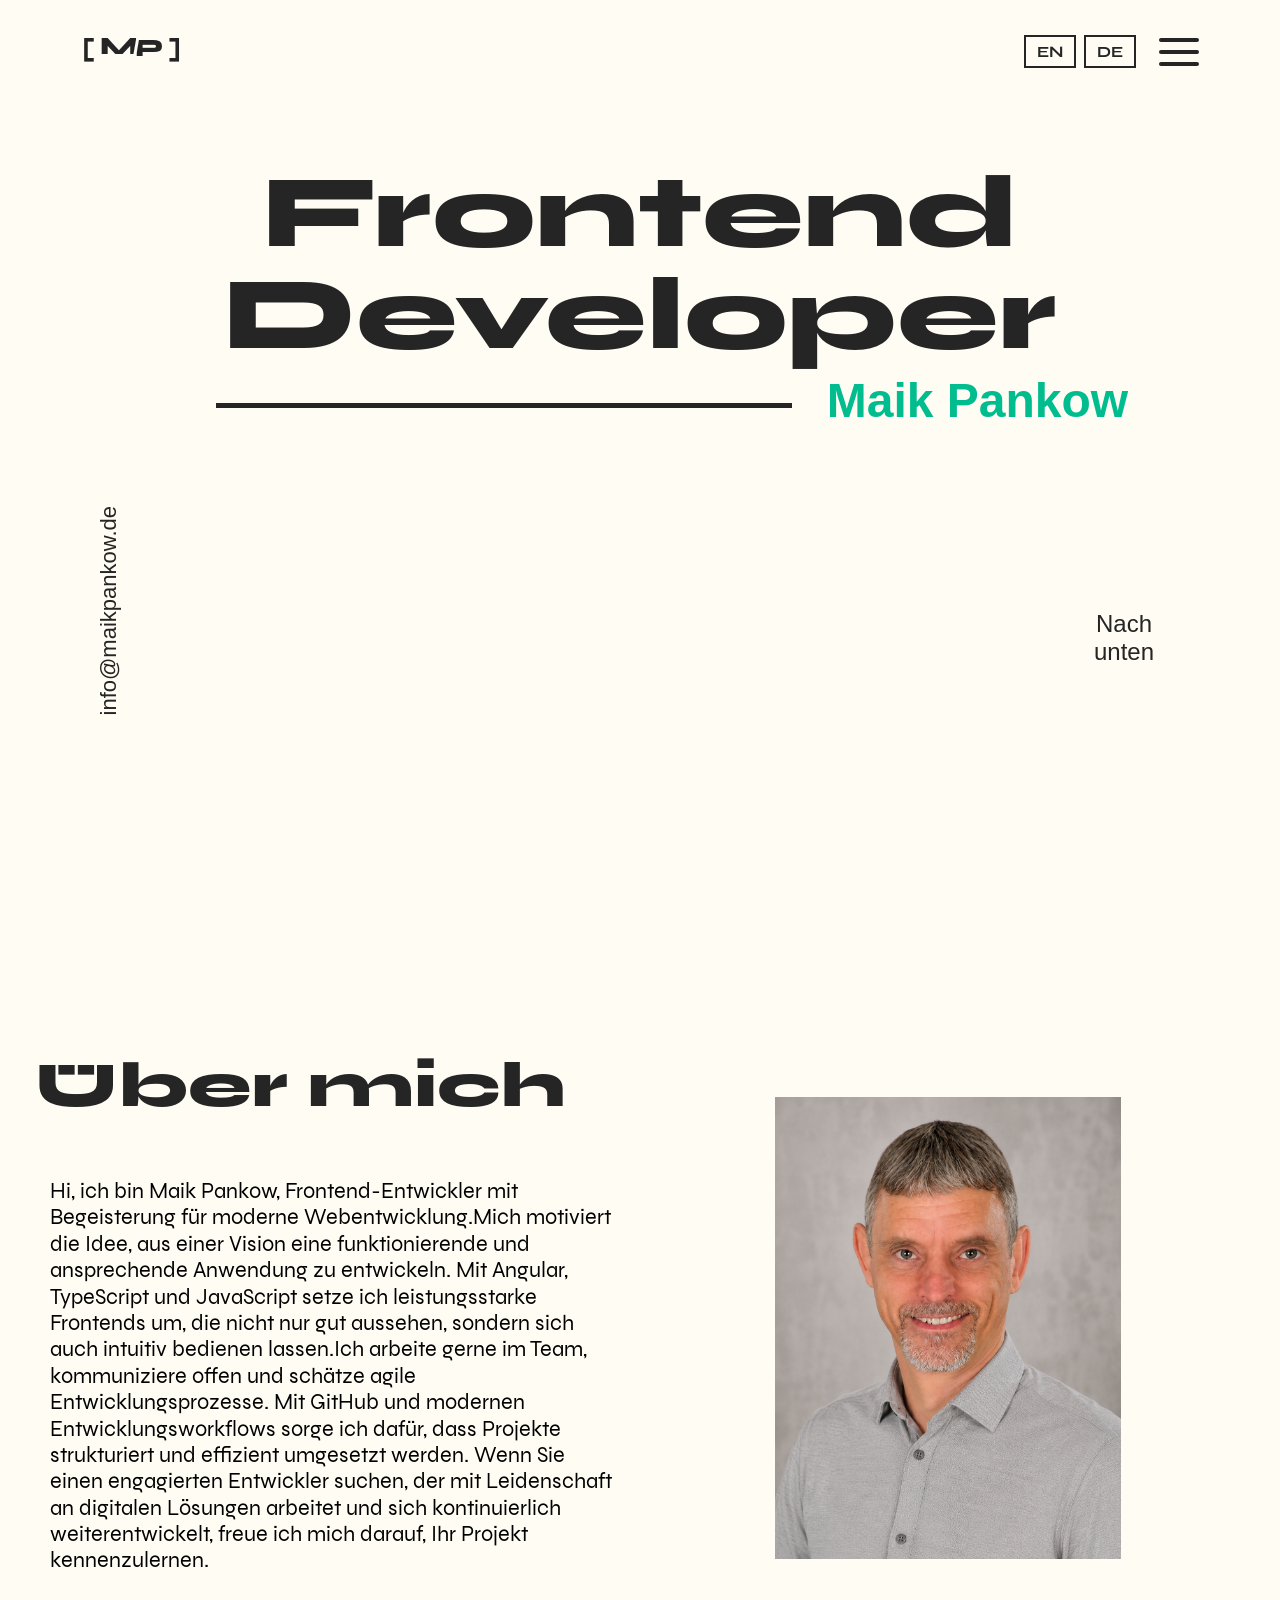
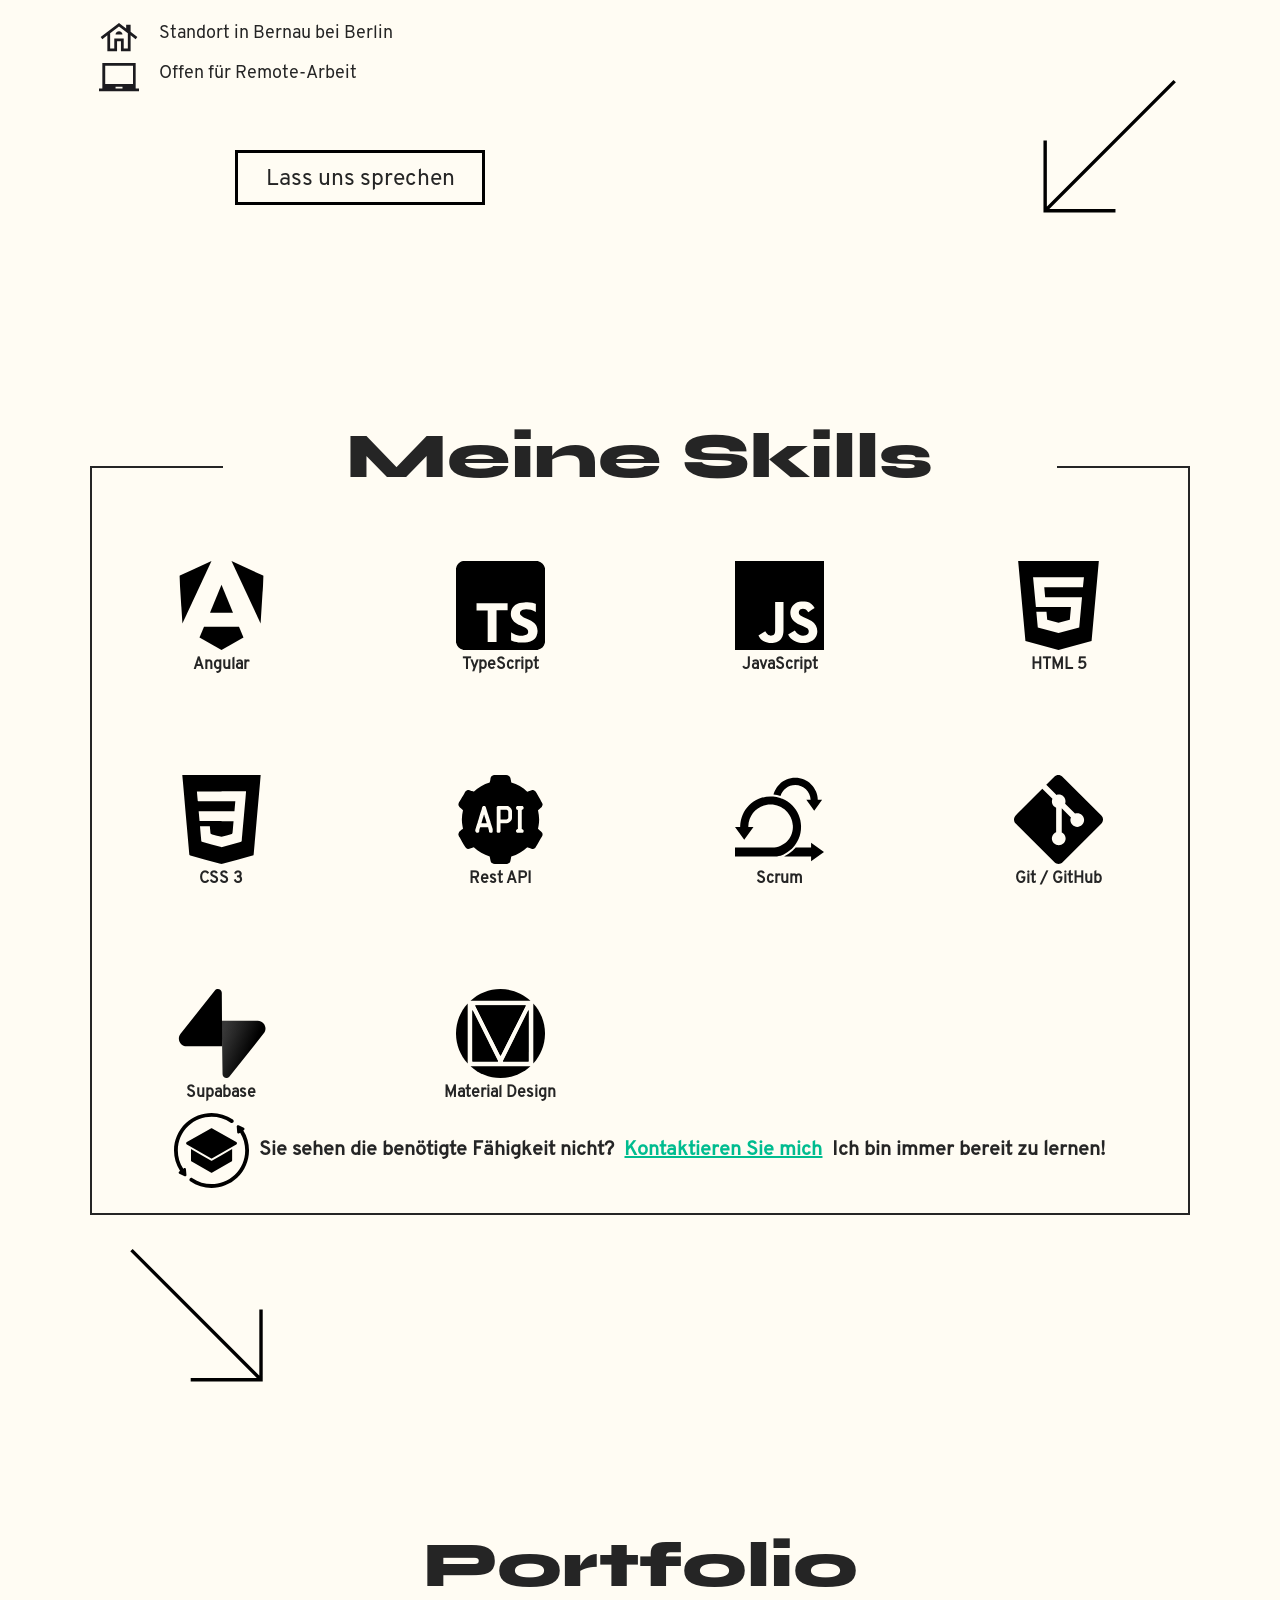
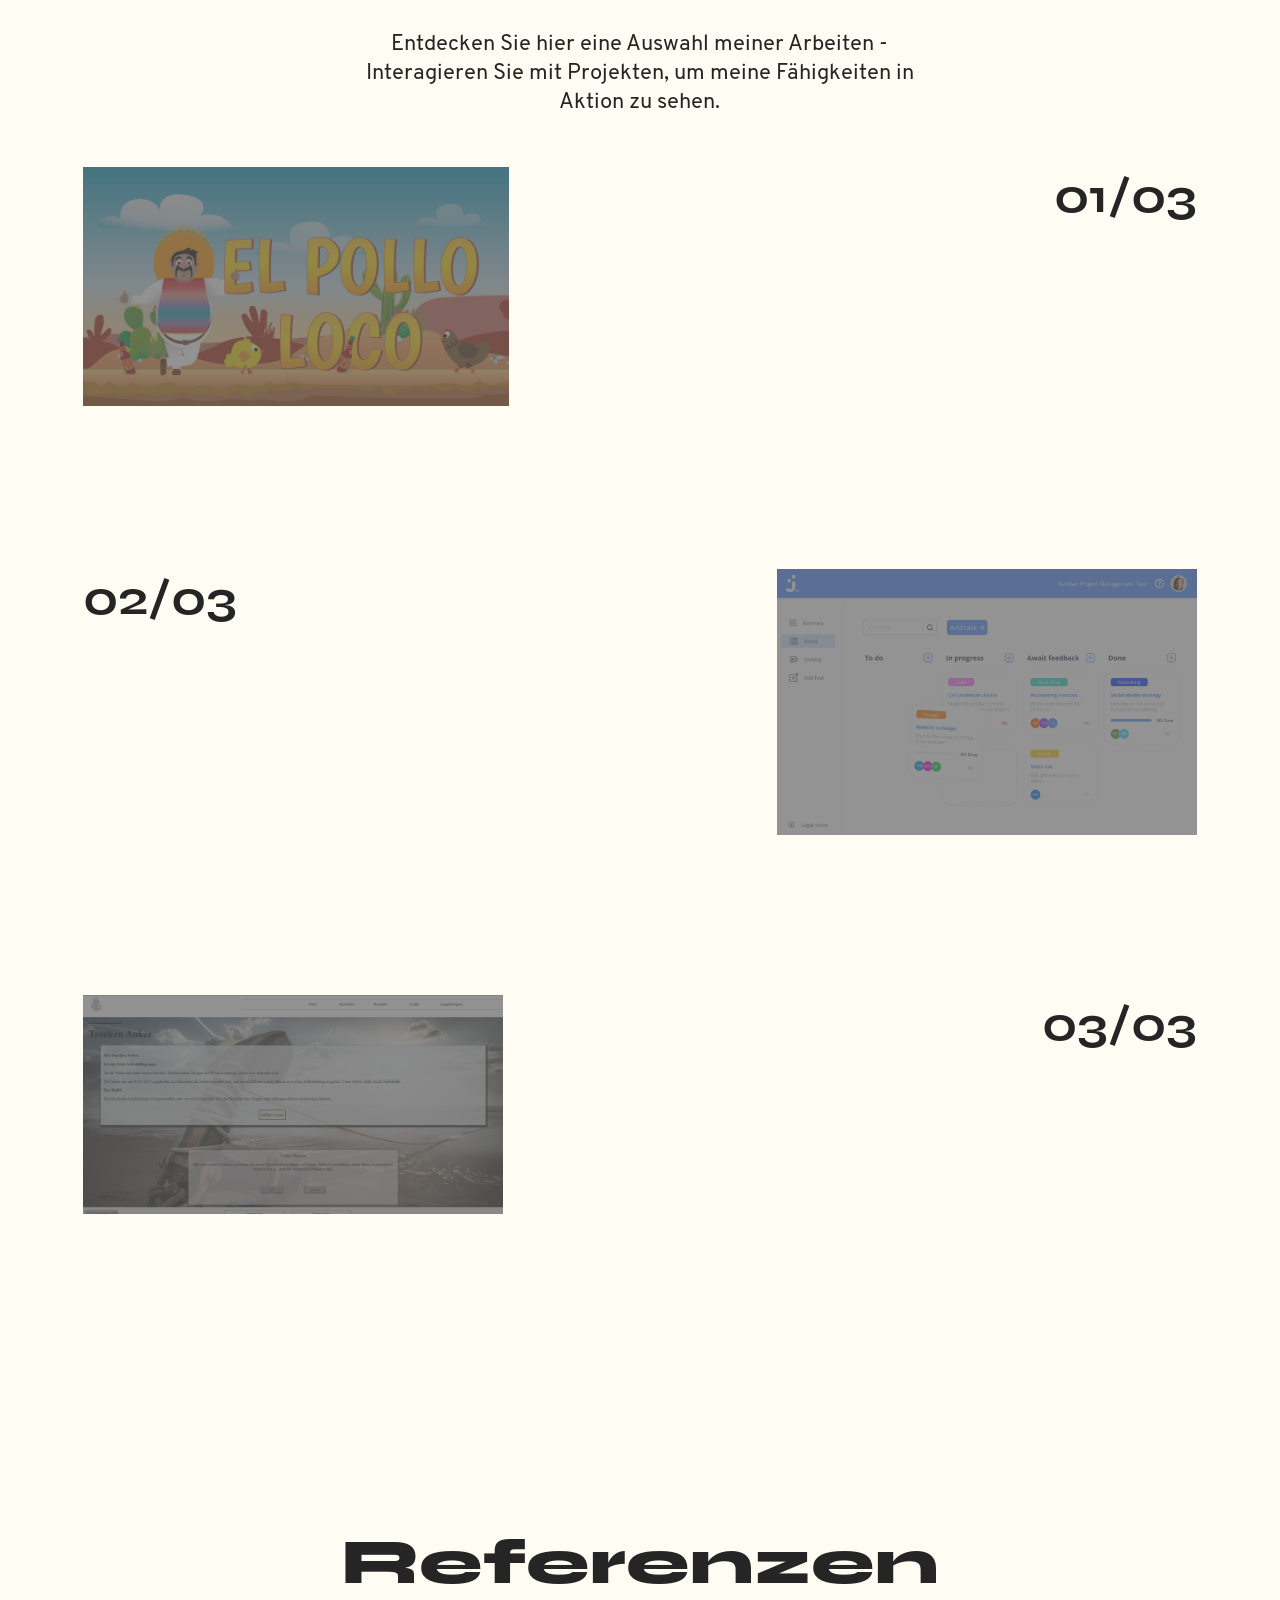
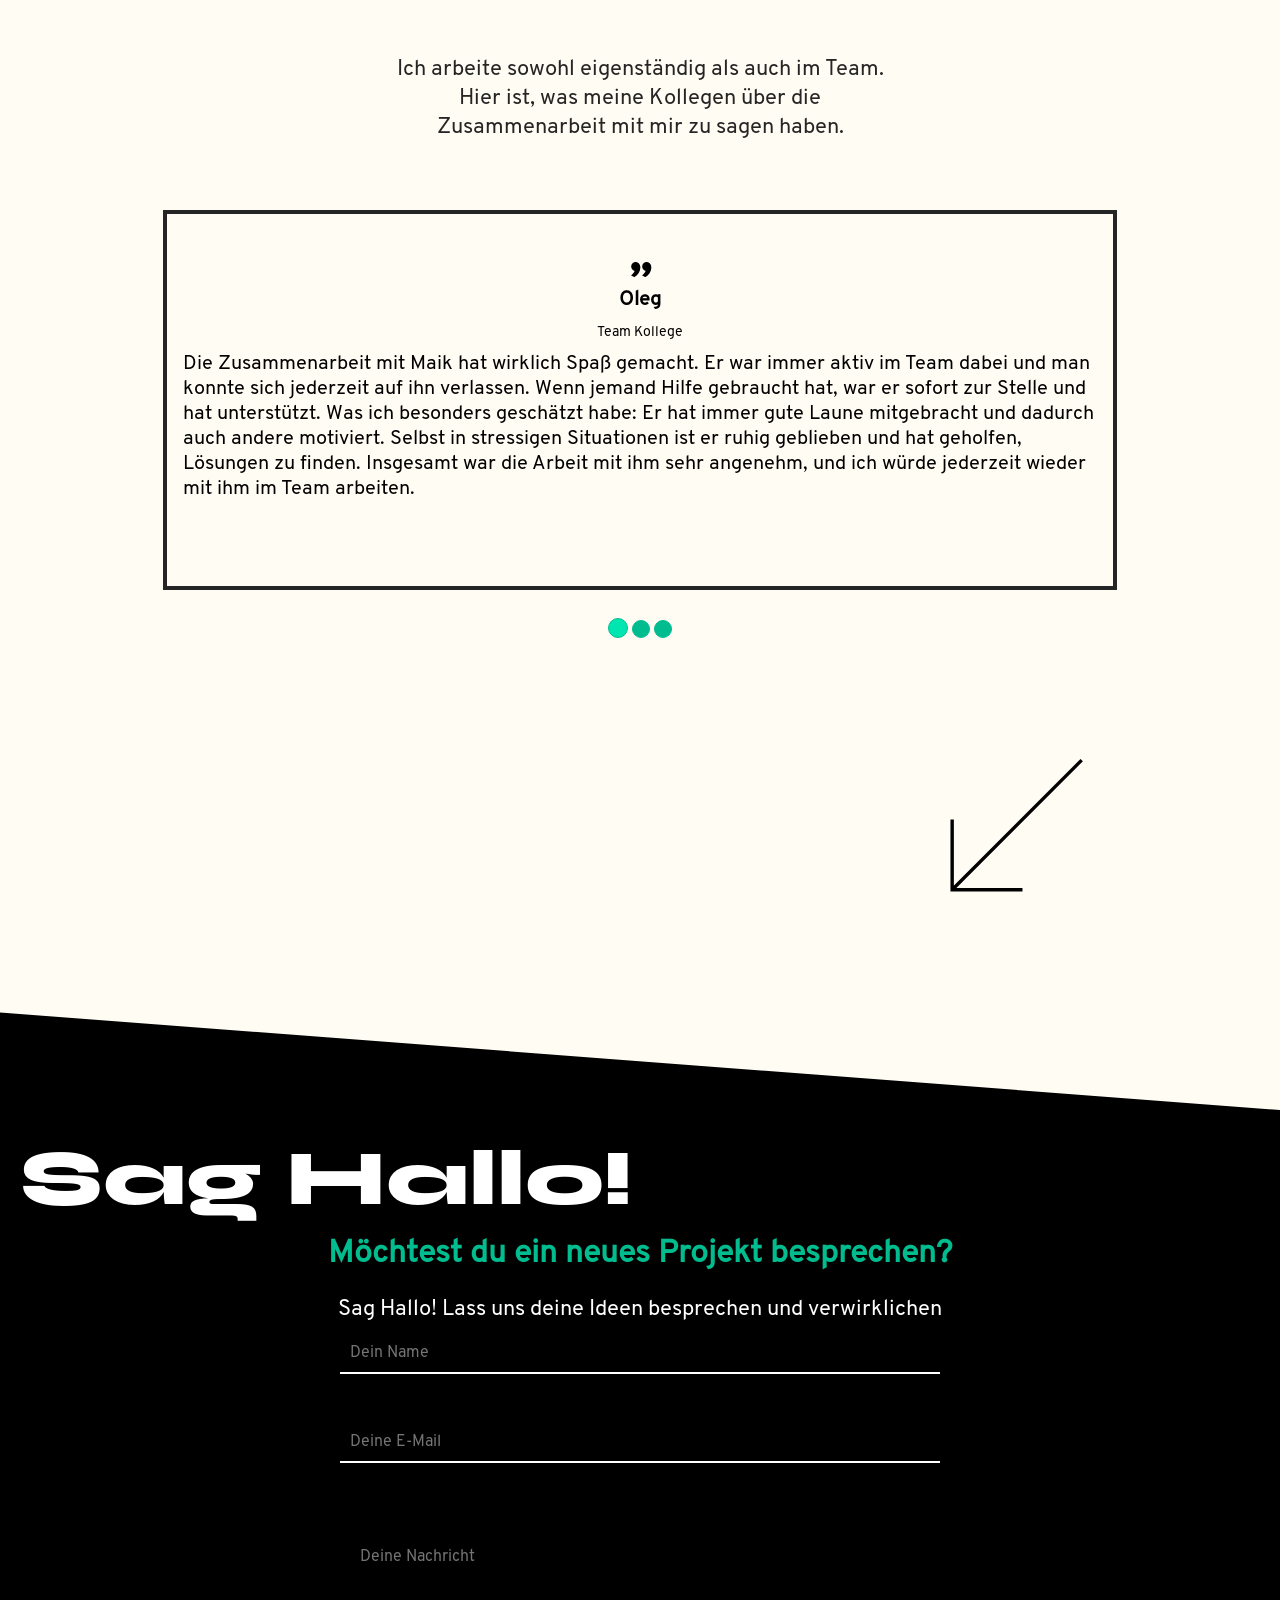
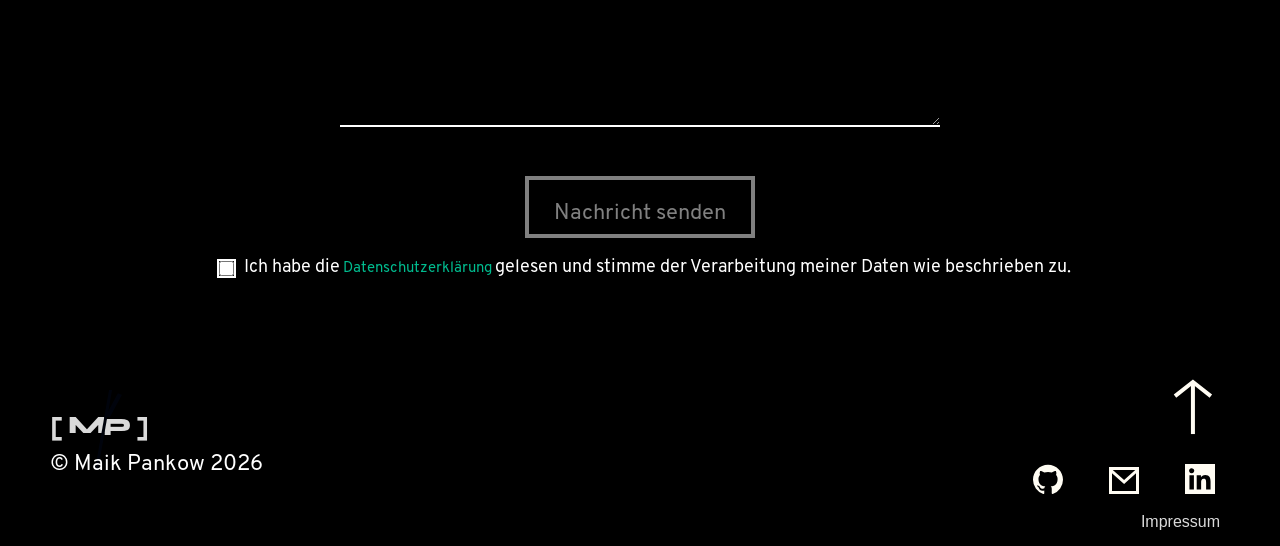
==== commit 8f4e6545: "feat: new slide section to  reference" ====
--- a/index.html
+++ b/index.html
@@ -1,5 +1,5 @@
 <!DOCTYPE html>
-<html lang="en">
+<html lang="de">
 
 <head>
     <meta charset="UTF-8">
@@ -109,19 +109,19 @@
                 <h1 id="headline-about-me" class="--primary-h1" data-i18n="headline"></h1>
                 <article id="infos" class="infotext" data-i18n="text">
 
-                </article>
-                <div class="extra-info">
-                    <span class="icons"><img src="./assets/img/house.svg" alt=""><span data-i18n="location">Base in
-                            Berlin</span></span>
-                    <span class="icons"><img src="./assets/img/laptop_chromebook.svg" alt=""><span
-                            data-i18n="remote">open to work Remote</span></span>
-                </div>
-                <a class="--primary-button --margin-left" href="#contact" data-i18n="letsTalk">Let's Talk</a>
-            </div>
-            <div class="about-content-right">
-                <span class="portrait-wrapper">
-                    <img class="portrait" src="./assets/img/portfolio_new.png" alt="portrait">
-                </span>
+                    </article>
+                    <div class="extra-info">
+                        <span class="icons"><img src="./assets/img/house.svg" alt=""><span data-i18n="location">Base in
+                                Berlin</span></span>
+                        <span class="icons"><img src="./assets/img/laptop_chromebook.svg" alt=""><span
+                                data-i18n="remote">open to work Remote</span></span>
+                    </div>
+                    <a class="--primary-button --margin-left" href="#contact" data-i18n="letsTalk">Let's Talk</a>
+                </div>
+                <div class="about-content-right">
+                    <span class="portrait-wrapper">
+                        <img class="portrait" src="./assets/img/portfolio_new.png" alt="portrait">
+                    </span>
 
 
                 <div class="pfeil-bottom-left">
@@ -169,9 +169,14 @@
                 working with me.</p>
 
             <div class="slider-wrapper">
-                <button class="slider-btn slider-btn--prev" id="refPrev">&#8592;</button>
+               
                 <div id="reference-content" class="reference-content"></div>
-                <button class="slider-btn slider-btn--next" id="refNext">&#8594;</button>
+               
+                 <div class="slider-dots">
+                     <label><input type="radio" name="reference-slide" id="reference-slide-1" checked></label>
+                     <label ><input type="radio" name="reference-slide" id="reference-slide-2"></label>
+                    <label><input type="radio" name="reference-slide" id="reference-slide-3"></label>
+                </div>
             </div>
 
             <div class="pfeil-bottom-left">
@@ -193,7 +198,7 @@
                     ideas and make it happen</span>
 
                 <div class="contact-form">
-                    <form action="scripts/mailto.php" method="post">
+                    <form action="./scripts/mailto.php" method="post">
 
                         <div class="field-with-icon">
                             <label for="name"></label>
--- a/css/main.css
+++ b/css/main.css
@@ -3,6 +3,7 @@
   /* colors */
   --primary-color: rgb(255, 252, 243);
   --secondary-color: rgb(0, 188, 143);
+  --secondary-color-light: rgb(0, 230, 176);
   --footer-color: rgb(0, 0, 0);
   --text-color: #252525;
   --text-color-light: #ffffff;
@@ -668,7 +669,7 @@
 }
 
 /* Unified nav scaling across all resolutions */
-@media only screen and (min-width: 320px) and (max-width: 480px) {
+@media only screen and (min-width: 300px) and (max-width: 480px) {
   ul {
     gap: 8px;
     min-height: 40vh;
@@ -814,7 +815,7 @@
     width: 100%;
   }
 }
-@media only screen and (min-height: 320px) and (orientation: landscape) {
+@media only screen and (min-height: 300px) and (orientation: landscape) {
   .is-open {
     overflow-y: auto;
   }
@@ -826,6 +827,9 @@
   .nav_li_a {
     padding: 12px 0;
     font-size: clamp(24px, 4vw, 36px);
+  }
+  .content-left p {
+    font-size: clamp(36px, 8vw, 46px);
   }
 }
 @media only screen and (min-width: 1201px) {
@@ -1100,7 +1104,7 @@
   align-items: center;
 }
 
-@media only screen and (min-width: 320px) and (max-width: 425px) {
+@media only screen and (min-width: 300px) and (max-width: 425px) {
   header {
     display: flex;
     align-items: center;
@@ -1369,6 +1373,7 @@
     align-items: center;
     position: relative;
     top: 90px;
+    padding: 0 10px;
   }
   .bottom-headline a {
     text-decoration: none;
@@ -1384,7 +1389,7 @@
     flex-direction: column;
     gap: 10px;
     align-items: center;
-    margin: 92px 60px 0 0;
+    margin: 92px 30px 0 0;
   }
   .scroll-down-btn img {
     position: absolute;
@@ -1617,7 +1622,7 @@
     height: auto;
   }
   .about-content-left {
-    align-items: center;
+    align-items: flex-start;
   }
   .about-content-right .portrait {
     width: clamp(200px, 35vw, 350px);
@@ -1628,6 +1633,7 @@
   }
   .infotext {
     font-size: clamp(1rem, 5vw, 22px);
+    padding: 0 15px;
   }
   article {
     /* margin: 30px 40px 30px; */
@@ -1780,13 +1786,14 @@
   align-items: center;
   gap: 48px;
   max-width: var(--limited-width);
-  width: 100%;
+  width: 80%;
   height: 100%;
 }
 
 .slider-wrapper {
   display: flex;
   align-items: center;
+  flex-direction: column;
   gap: 16px;
   width: 100%;
 }
@@ -1800,45 +1807,31 @@
   scroll-snap-type: x mandatory;
   scroll-behavior: smooth;
   padding: var(--min-padding);
-  /* Scrollbar verstecken */
   scrollbar-width: none;
 }
 .reference-content::-webkit-scrollbar {
   display: none;
 }
 
-.reference-card {
-  flex-shrink: 0; /* Karten nicht stauchen */
-  scroll-snap-align: center;
-  width: min(450px, 80vw); /* Auf Mobile etwas kleiner */
-  /* ... Rest bleibt gleich */
-}
-
-.slider-btn {
-  background: none;
-  border: 2px solid var(--text-color);
-  color: var(--text-color);
-  font-size: 24px;
-  width: 48px;
-  height: 48px;
+input[type=radio] {
+  accent-color: var(--secondary-color);
   cursor: pointer;
-  flex-shrink: 0;
-  transition: border-color 0.3s, color 0.3s;
-}
-.slider-btn:hover {
-  border-color: var(--secondary-color);
-  color: var(--secondary-color);
-}
-
-.reference-content {
-  display: flex;
-  flex-direction: row;
-  gap: var(--middle-padding);
-  width: 100%;
-  padding: var(--min-padding);
-}
-
-/* Nach figma design */
+  height: 18px;
+  width: 18px;
+  border-radius: 50%;
+  border: 1px solid var(--secondary-color);
+  background-color: var(--secondary-color);
+  appearance: none;
+}
+
+input[type=radio]:checked {
+  cursor: pointer;
+  background-color: var(--secondary-color-light);
+  border: 1px solid var(--secondary-color);
+  height: 20px;
+  width: 20px;
+}
+
 .reference-card {
   display: flex;
   flex-direction: column;
@@ -1847,10 +1840,12 @@
   position: relative;
   gap: 10px;
   min-height: 380px;
-  width: min(450px, 100%);
+  width: 100%;
   padding: 24px 16px;
   background-color: var(--primary-color);
   border: 4px solid var(--text-color);
+  flex-shrink: 0;
+  scroll-snap-align: center;
 }
 
 .reference-card:hover {
@@ -1863,21 +1858,6 @@
   transition: all 0.3s ease;
 }
 
-/* .reference-card::after {
-    content: '';
-    position: absolute;
-    inset: 0;
-    border: 4px solid var(--secondary-color);
-    transform: translate(15px, 15px);
-    opacity: 0;
-    transition: opacity 0.3s ease, transform 0.3s ease;
-    pointer-events: none;
-    z-index: 1;
-}
-
-.reference-card:hover::after {
-   opacity: 1;
-} */
 .reference-quote {
   width: 40px;
   height: 40px;
@@ -1920,6 +1900,10 @@
 }
 
 @media only screen and (min-width: 319px) and (max-width: 768px) {
+  .slider-wrapper {
+    gap: 8px;
+    padding: 0 5px !important;
+  }
   .references-content-wrapper {
     padding: 0;
   }
@@ -1927,11 +1911,12 @@
     display: none;
   }
   .reference-content {
-    flex-direction: column;
-    align-items: center;
+    align-items: start;
+    padding: 0;
+    gap: 8px;
   }
   .reference-card {
-    width: 90%;
+    width: 100%;
     height: auto;
   }
   .--child-headline {
@@ -1953,6 +1938,12 @@
     height: auto;
     --arrow-scroll-range-start: 70%;
     --arrow-scroll-range-end: 100%;
+  }
+}
+@media only screen and (max-width: 1440px) {
+  .slider-wrapper {
+    gap: 8px;
+    padding: 0 15px;
   }
 }
 @media only screen and (min-width: 769px) and (max-width: 1024px) {
@@ -2136,7 +2127,7 @@
   }
   .skill img {
     width: 69px;
-    height: 69px;
+    height: 55px;
   }
   .skill-footer {
     display: flex;
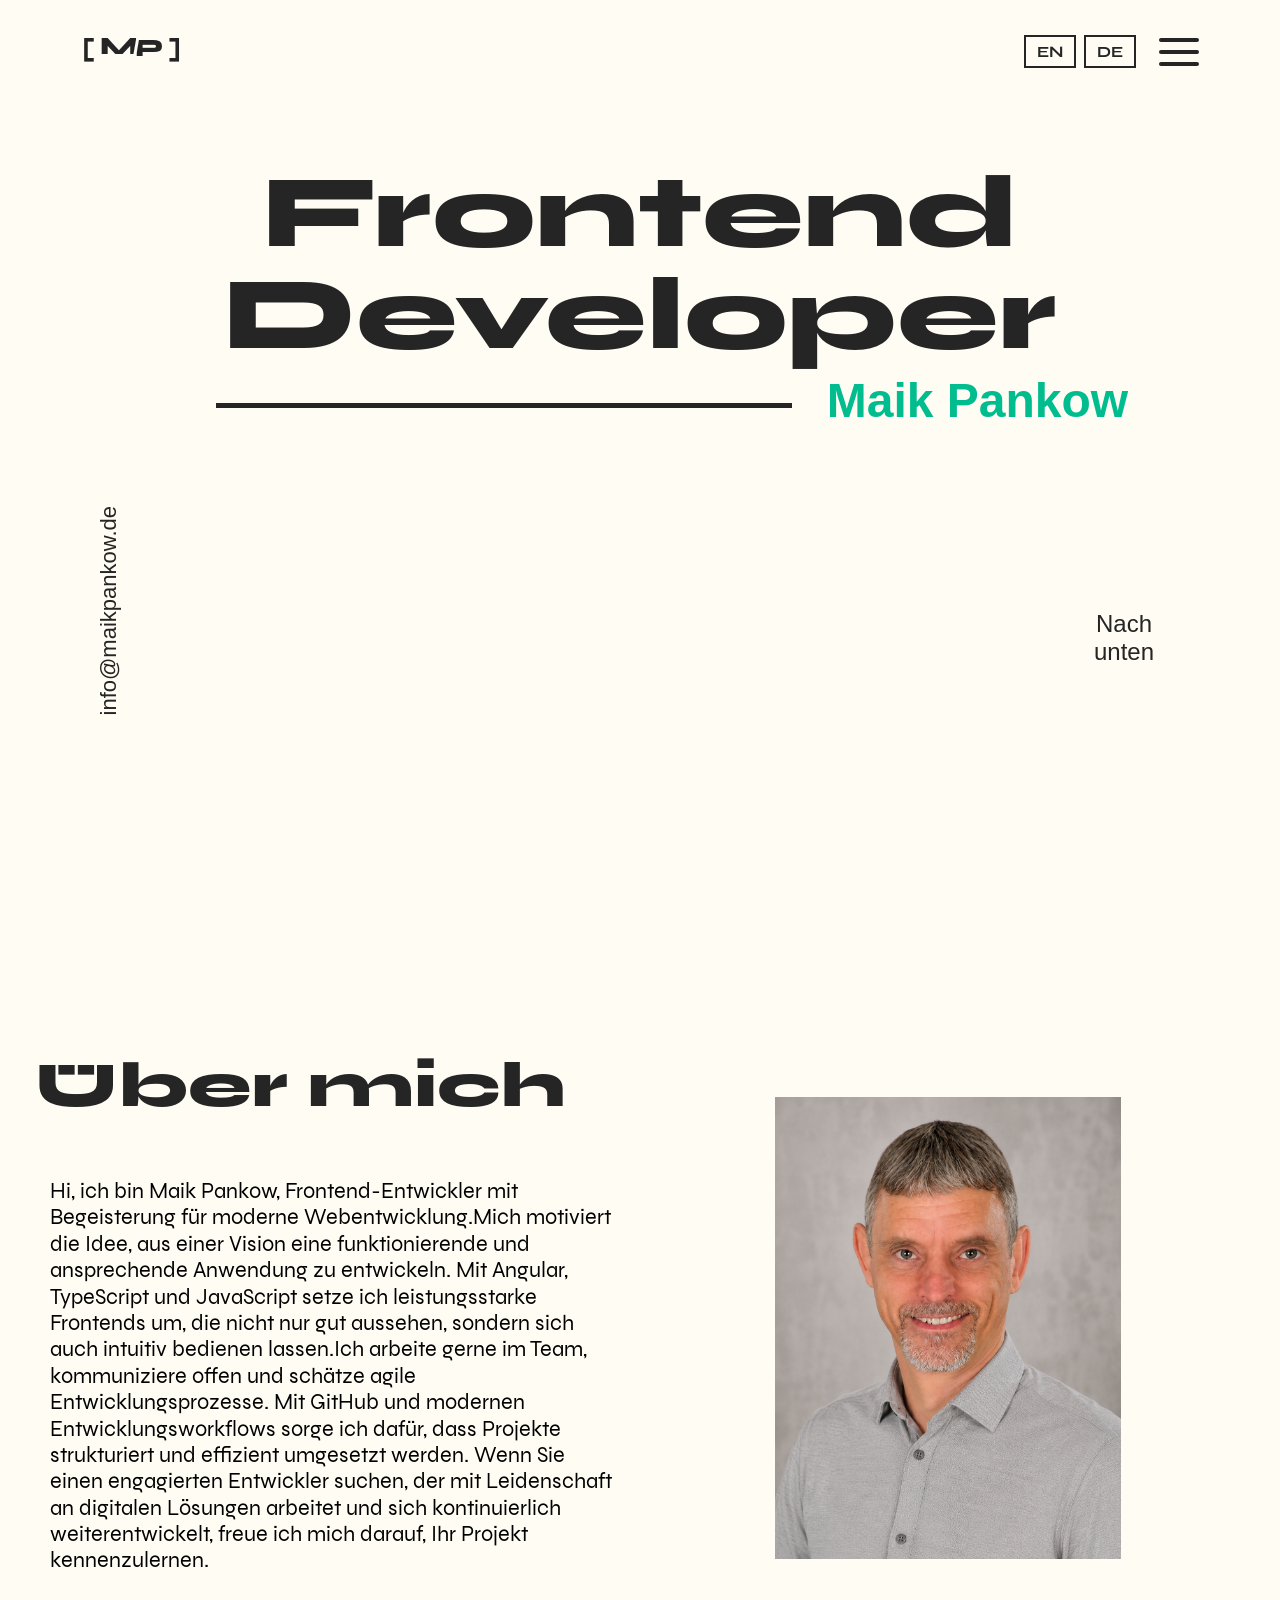
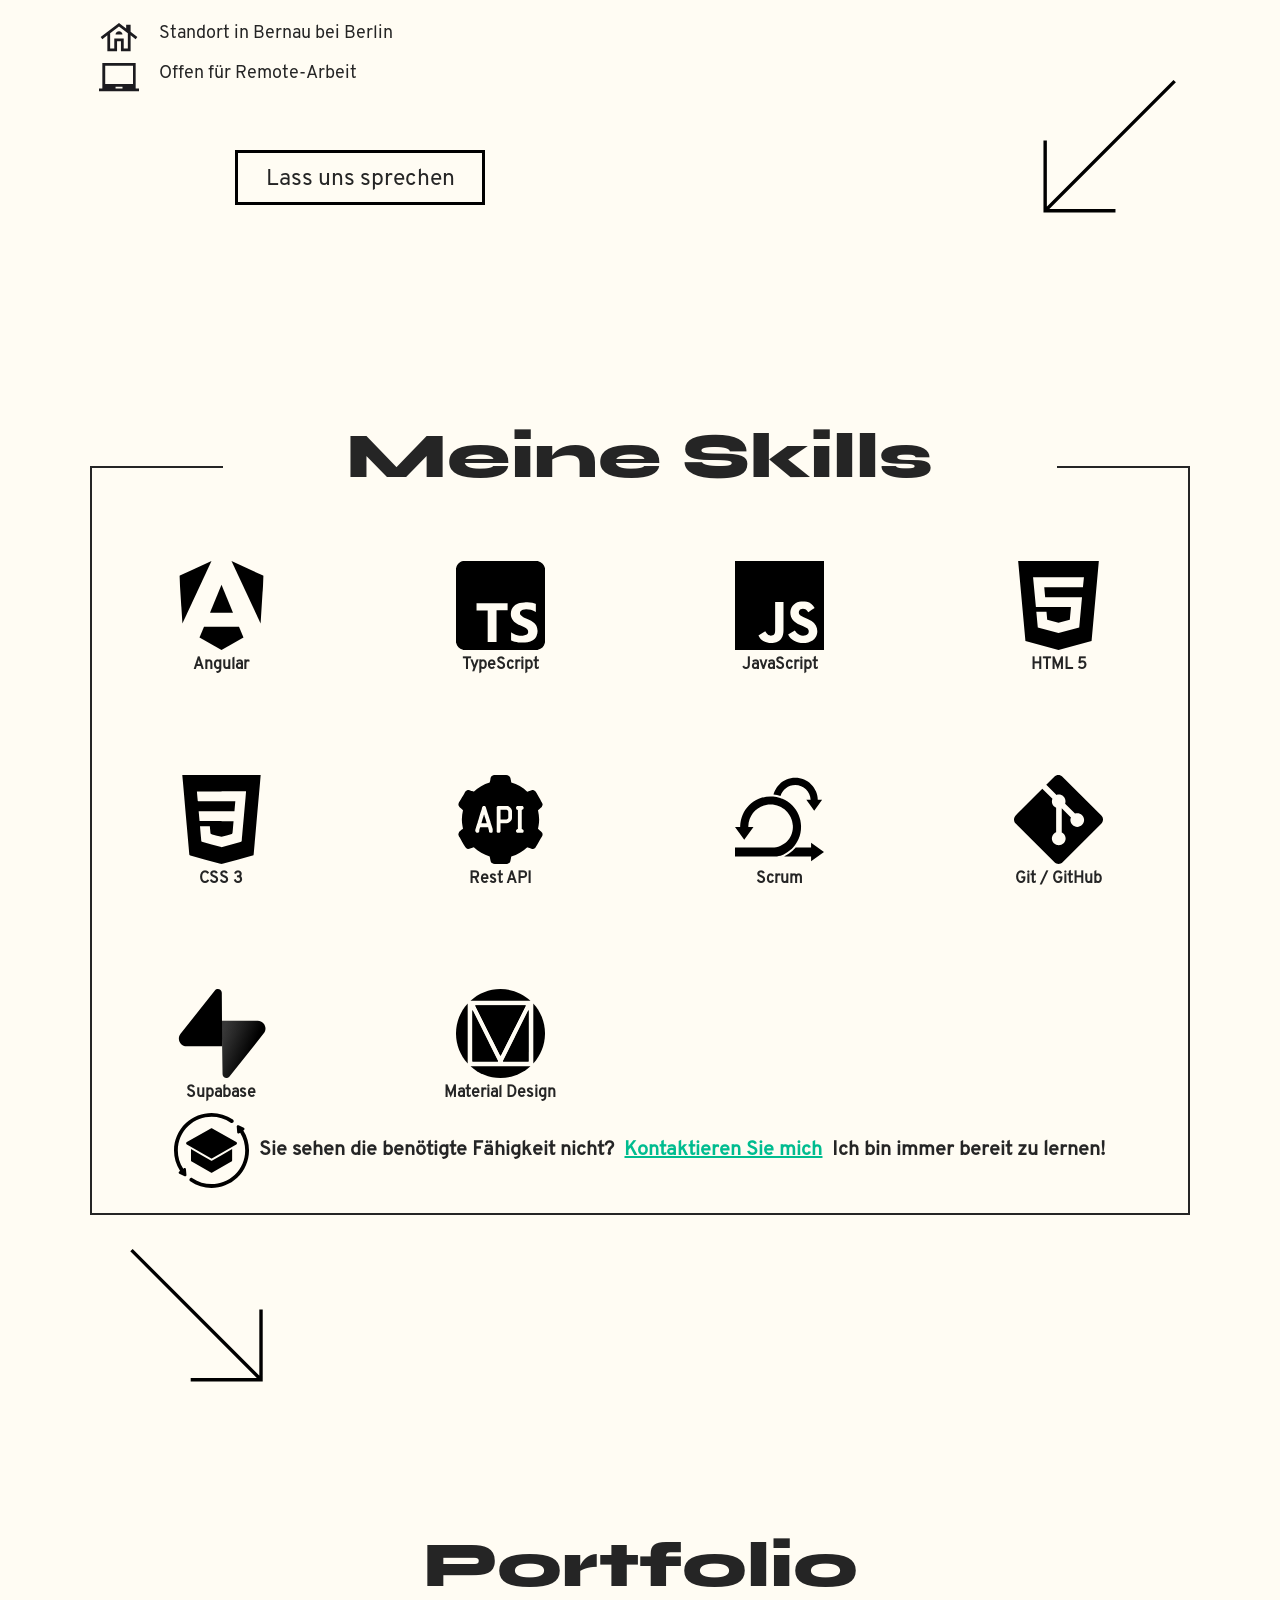
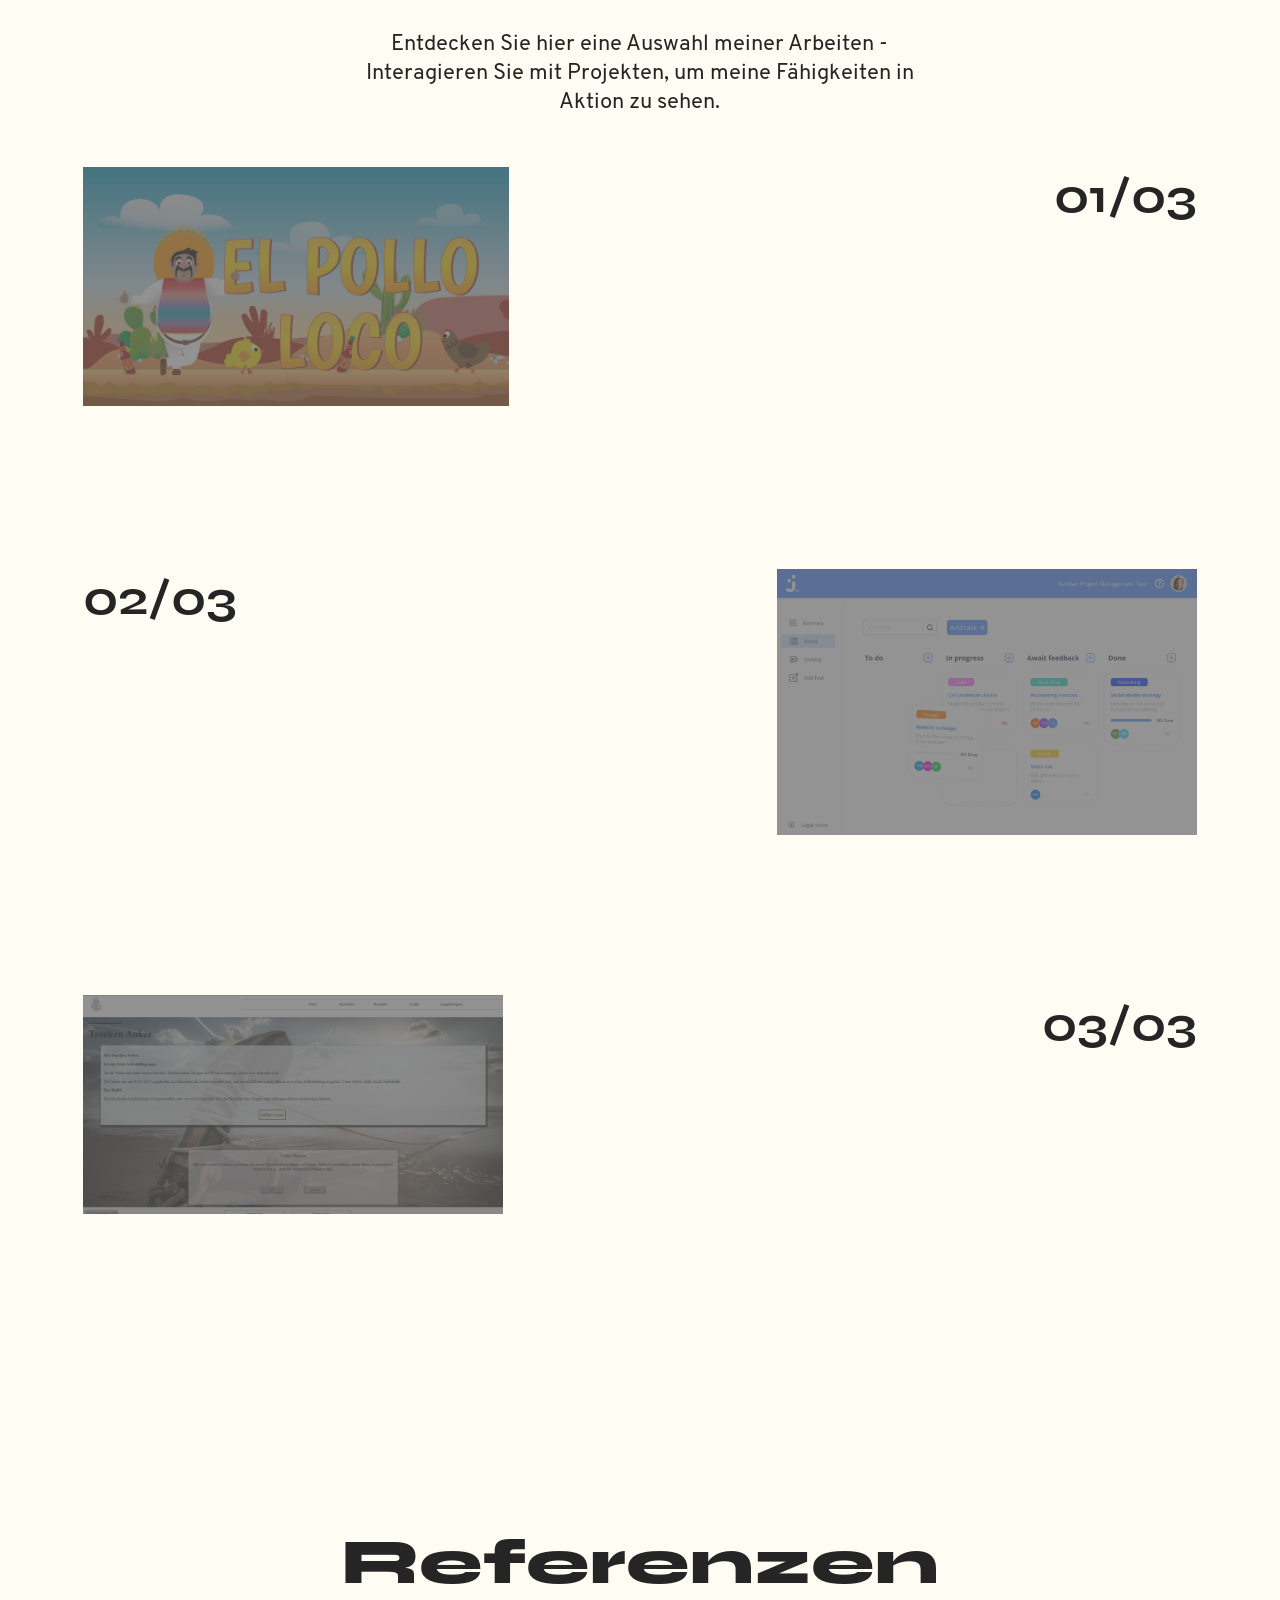
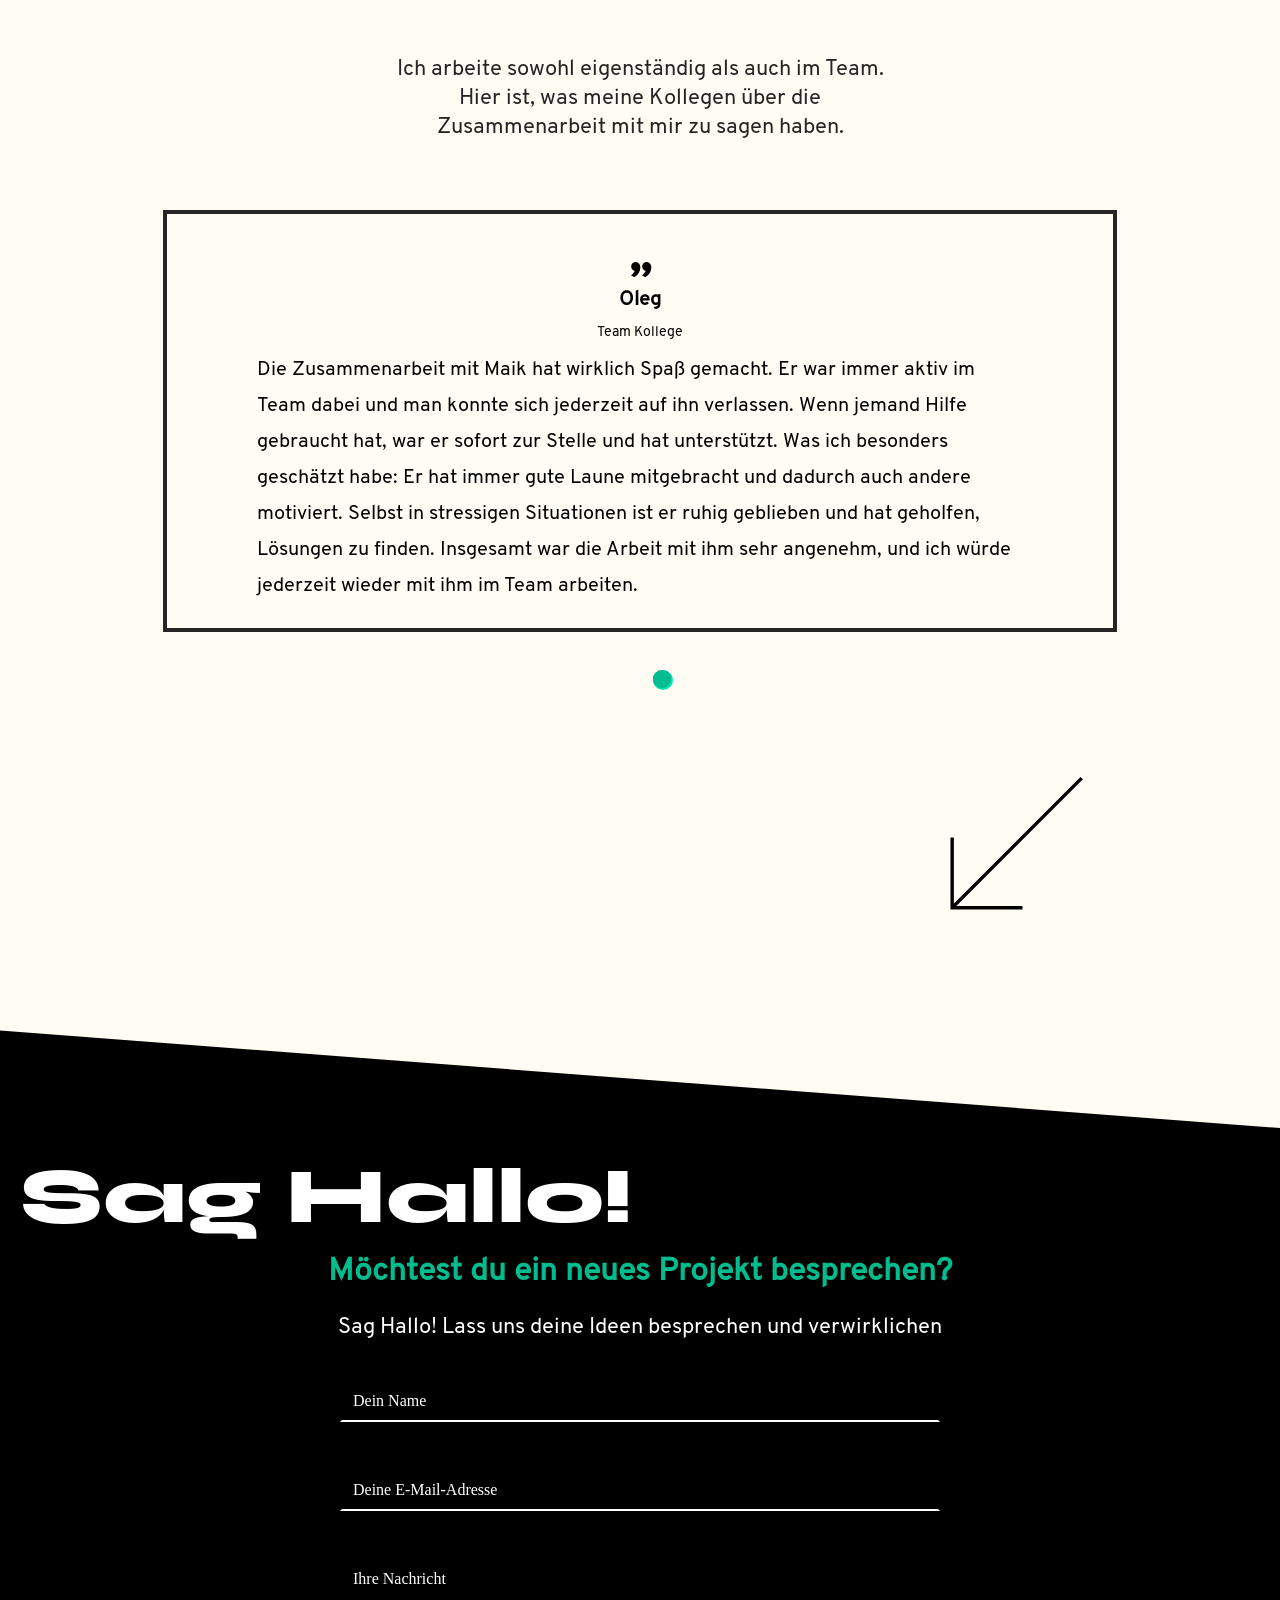
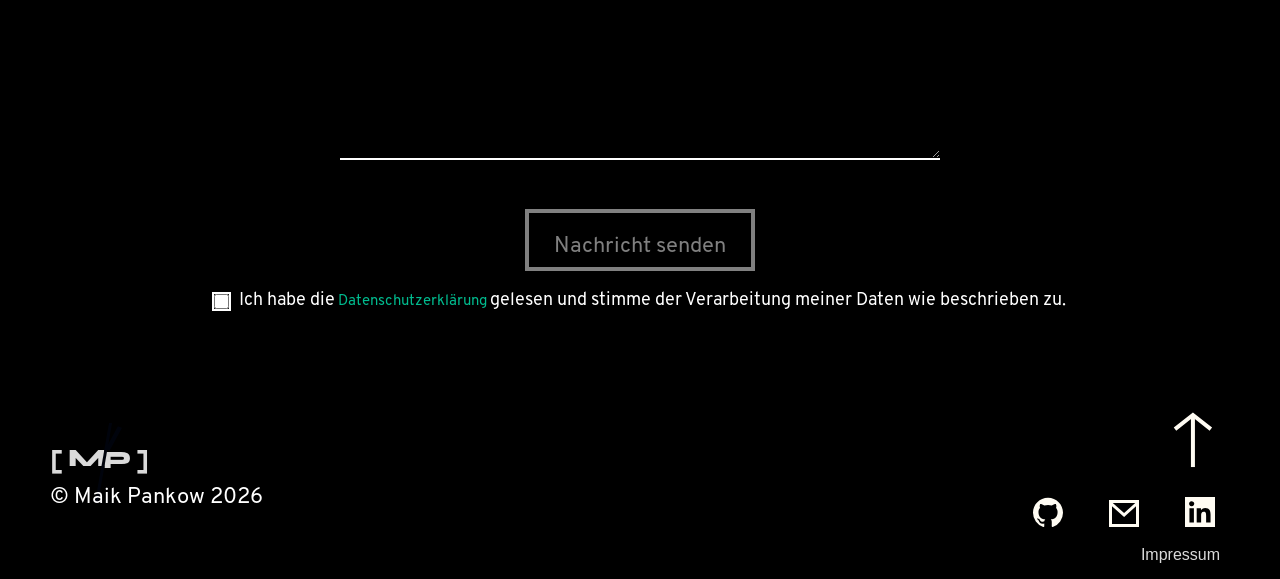
==== commit a0ec1e71: "feat: new placeholder to contact form" ====
--- a/index.html
+++ b/index.html
@@ -109,19 +109,19 @@
                 <h1 id="headline-about-me" class="--primary-h1" data-i18n="headline"></h1>
                 <article id="infos" class="infotext" data-i18n="text">
 
-                    </article>
-                    <div class="extra-info">
-                        <span class="icons"><img src="./assets/img/house.svg" alt=""><span data-i18n="location">Base in
-                                Berlin</span></span>
-                        <span class="icons"><img src="./assets/img/laptop_chromebook.svg" alt=""><span
-                                data-i18n="remote">open to work Remote</span></span>
-                    </div>
-                    <a class="--primary-button --margin-left" href="#contact" data-i18n="letsTalk">Let's Talk</a>
-                </div>
-                <div class="about-content-right">
-                    <span class="portrait-wrapper">
-                        <img class="portrait" src="./assets/img/portfolio_new.png" alt="portrait">
-                    </span>
+                </article>
+                <div class="extra-info">
+                    <span class="icons"><img src="./assets/img/house.svg" alt=""><span data-i18n="location">Base in
+                            Berlin</span></span>
+                    <span class="icons"><img src="./assets/img/laptop_chromebook.svg" alt=""><span
+                            data-i18n="remote">open to work Remote</span></span>
+                </div>
+                <a class="--primary-button --margin-left" href="#contact" data-i18n="letsTalk">Let's Talk</a>
+            </div>
+            <div class="about-content-right">
+                <span class="portrait-wrapper">
+                    <img class="portrait" src="./assets/img/portfolio_new.png" alt="portrait">
+                </span>
 
 
                 <div class="pfeil-bottom-left">
@@ -169,12 +169,12 @@
                 working with me.</p>
 
             <div class="slider-wrapper">
-               
+
                 <div id="reference-content" class="reference-content"></div>
-               
-                 <div class="slider-dots">
-                     <label><input type="radio" name="reference-slide" id="reference-slide-1" checked></label>
-                     <label ><input type="radio" name="reference-slide" id="reference-slide-2"></label>
+
+                <div class="slider-dots">
+                    <label><input type="radio" name="reference-slide" id="reference-slide-1" checked></label>
+                    <label><input type="radio" name="reference-slide" id="reference-slide-2"></label>
                     <label><input type="radio" name="reference-slide" id="reference-slide-3"></label>
                 </div>
             </div>
@@ -201,10 +201,9 @@
                     <form action="./scripts/mailto.php" method="post">
 
                         <div class="field-with-icon">
-                            <label for="name"></label>
                             <input onchange="validateName(); checkFormValidity()" id="name" class="--form-input"
-                                type="text" name="name" placeholder="Your Name" autocomplete="name" aria-label="name"
-                                data-i18n-placeholder="namePlaceholder">
+                                type="text" name="name" autocomplete="name" aria-label="name" placeholder="">
+                            <label for="name" data-i18n-placeholder="namePlaceholder">Dein Name</label>
                             <span class="field-status-icon" aria-hidden="true"></span>
                         </div>
 
@@ -212,21 +211,21 @@
                             is required.</span>
 
                         <div class="field-with-icon">
-                            <label for="email"></label>
                             <input onchange="validateEmail(); checkFormValidity()" id="email" class="--form-input"
-                                type="email" name="email" placeholder="Your Email" autocomplete="email"
-                                aria-label="email" data-i18n-placeholder="emailPlaceholder">
+                                type="email" name="email" autocomplete="email" aria-label="email" placeholder="">
+                            <label for="email" data-i18n-placeholder="emailPlaceholder">Deine E-Mail-Adresse</label>
                             <span class="field-status-icon" aria-hidden="true"></span>
                         </div>
-
                         <span id="error-message-email" class="error-message" data-i18n="errorEmailRequired">Your
-                            email is required.</span>
-                        <label for="message"></label>
-                        <textarea onchange="validateMessage(); checkFormValidity()" id="message" name="message"
-                            placeholder="Your Message" cols="5" rows="5" autocomplete="off" aria-label="message"
-                            data-i18n-placeholder="messagePlaceholder"></textarea>
-                        <span id="error-message-message" class="error-message " data-i18n="errorMessageRequired">Your
-                            message is required.</span>
+                        email is required.</span>
+                        <div class="field-with-icon">
+                            <textarea onchange="validateMessage(); checkFormValidity()" id="message" name="message"
+                                placeholder="" cols="5" rows="5" autocomplete="off" aria-label="message"
+                                placeholder=""></textarea>
+                            <label for="message" data-i18n-placeholder="messagePlaceholder">Ihre Nachricht</label>
+                        </div>
+                            <span id="error-message-message" class="error-message " data-i18n="errorMessageRequired">Your
+                                message is required.</span>
 
                         <button id="sendenButton" type="submit" class="--primary-light-button" data-i18n="sendMessage"
                             disabled>Send Message</button>
--- a/css/main.css
+++ b/css/main.css
@@ -235,17 +235,35 @@
   color: var(--secondary-color);
 }
 
+label {
+  align-items: center;
+  height: 100%;
+  font-size: 16px;
+  color: white;
+  position: absolute;
+  margin-top: 10px;
+  margin-left: 13px;
+  transition: all 0.3s ease;
+}
+
 .--form-input {
   width: 600px;
   height: 40px;
   padding: 10px;
   background-color: black;
-  border: unset;
+  border: 2px solid transparent;
   outline: unset;
   border-bottom: 2px solid white;
   color: var(--text-color-light);
   font-size: 16px;
   font-family: var(--font-family-overpass-regular);
+}
+
+.--form-input:focus + label,
+.--form-input:not(:placeholder-shown) + label {
+  outline: 2px solid white !important;
+  border-bottom: unset !important;
+  margin-top: -15px;
 }
 
 @media only screen and (min-width: 320px) and (max-width: 768px) {
@@ -1814,12 +1832,11 @@
 }
 
 input[type=radio] {
-  accent-color: var(--secondary-color);
   cursor: pointer;
   height: 18px;
   width: 18px;
   border-radius: 50%;
-  border: 1px solid var(--secondary-color);
+  border: 0px solid var(--secondary-color);
   background-color: var(--secondary-color);
   appearance: none;
 }
@@ -1827,7 +1844,7 @@
 input[type=radio]:checked {
   cursor: pointer;
   background-color: var(--secondary-color-light);
-  border: 1px solid var(--secondary-color);
+  border: 0px solid var(--secondary-color);
   height: 20px;
   width: 20px;
 }
@@ -1841,7 +1858,7 @@
   gap: 10px;
   min-height: 380px;
   width: 100%;
-  padding: 24px 16px;
+  padding: 24px 90px;
   background-color: var(--primary-color);
   border: 4px solid var(--text-color);
   flex-shrink: 0;
@@ -1882,6 +1899,7 @@
 
 .reference-text {
   font-size: 20px;
+  line-height: 1.8;
 }
 
 .pfeil-bottom-left {
@@ -1906,6 +1924,7 @@
   }
   .references-content-wrapper {
     padding: 0;
+    width: 90%;
   }
   .slider-btn {
     display: none;
@@ -1918,6 +1937,7 @@
   .reference-card {
     width: 100%;
     height: auto;
+    padding: 24px 15px;
   }
   .--child-headline {
     font-size: 16px;
@@ -2647,7 +2667,7 @@
 }
 
 .contact-form {
-  padding: 0 50px 50px 50px;
+  padding: 30px 50px 50px 50px;
 }
 
 form {
@@ -2693,32 +2713,20 @@
   margin: 0;
 }
 
-input {
+input[type=text]:hover,
+input[type=email]:hover {
   background-color: black;
-  border: unset;
+  border: 2px solid white;
   outline: unset;
-  border-bottom: 2px solid white;
   color: var(--text-color-light);
   font-size: 16px;
   font-family: var(--font-family-overpass-regular);
 }
 
-input[type=text]:hover,
-input[type=email]:hover {
-  background-color: black;
-  border: unset;
-  outline: unset;
-  outline: 4px solid white;
-  color: var(--text-color-light);
-  font-size: 16px;
-  font-family: var(--font-family-overpass-regular);
-}
-
 textarea:hover {
   background-color: black;
-  border: unset;
+  border: 2px solid white;
   outline: unset;
-  outline: 4px solid white;
   color: var(--text-color-light);
   padding: none;
   font-size: 16px;
@@ -2818,10 +2826,14 @@
   padding-right: 40px;
 }
 
-.contact-form .field-with-icon .--form-input:active,
-.contact-form .field-with-icon .--form-input:focus {
-  outline: 2px solid white !important;
+.contact-form .field-with-icon:has(.--form-input:focus) label,
+.contact-form .field-with-icon:has(textarea:focus) label,
+.contact-form .field-with-icon:has(textarea:not(:placeholder-shown)) label,
+.contact-form .field-with-icon:has(.--form-input:not(:placeholder-shown)) label {
+  outline: unset !important;
   border-bottom: unset !important;
+  margin-top: -25px;
+  transition: all 0.3s ease;
 }
 
 .contact-form .field-with-icon .field-status-icon {
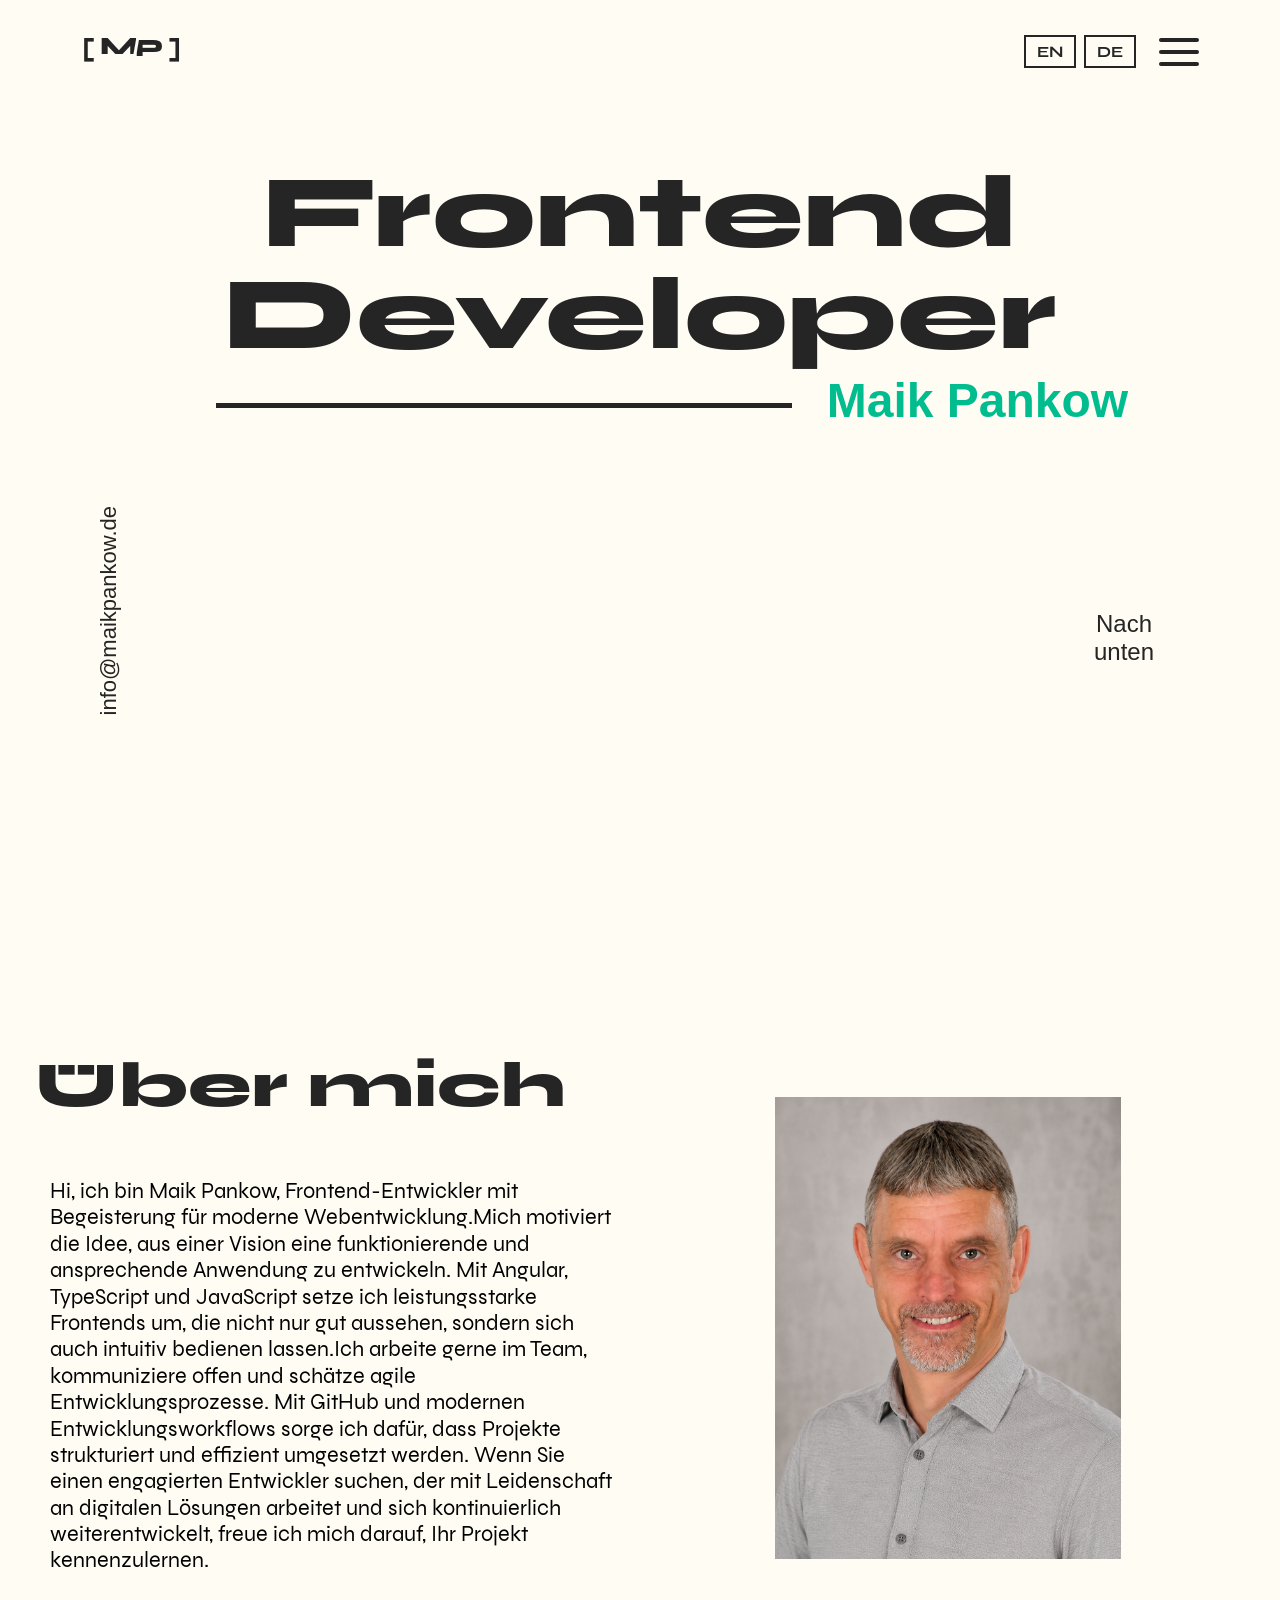
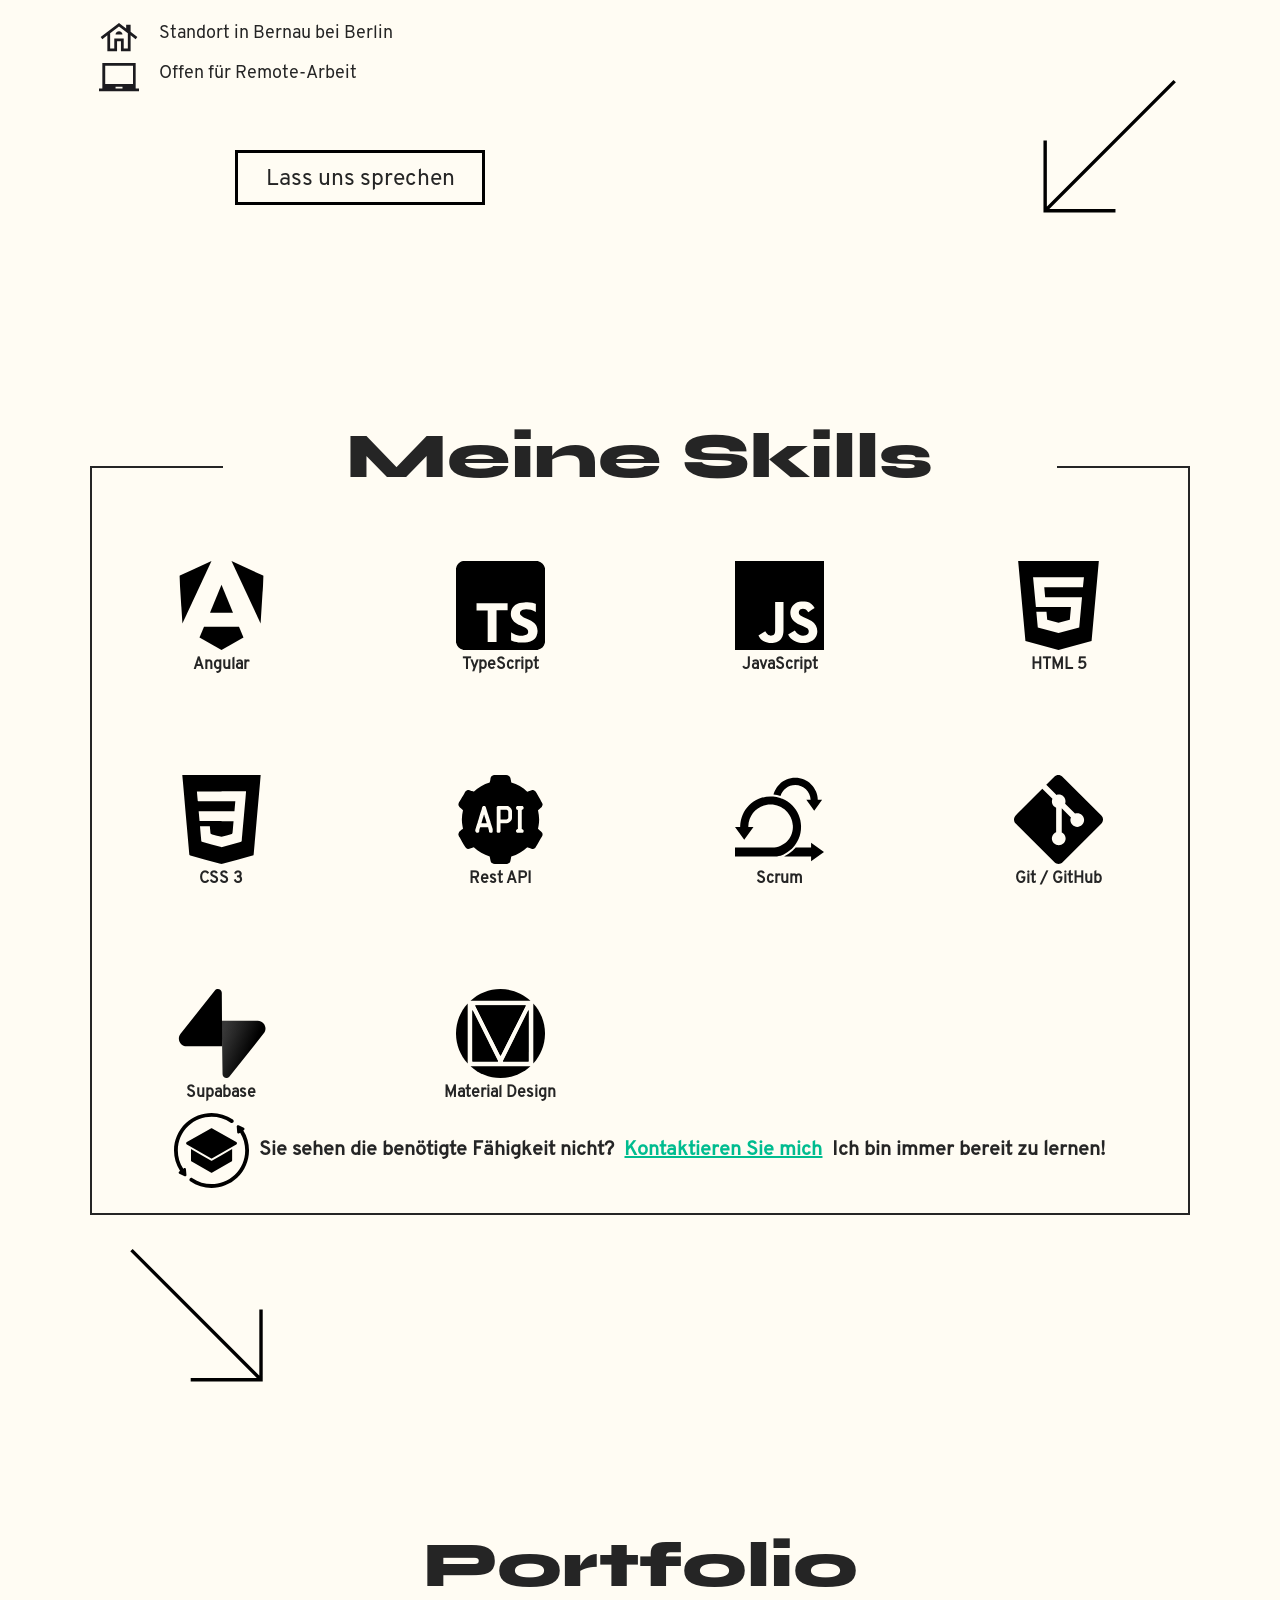
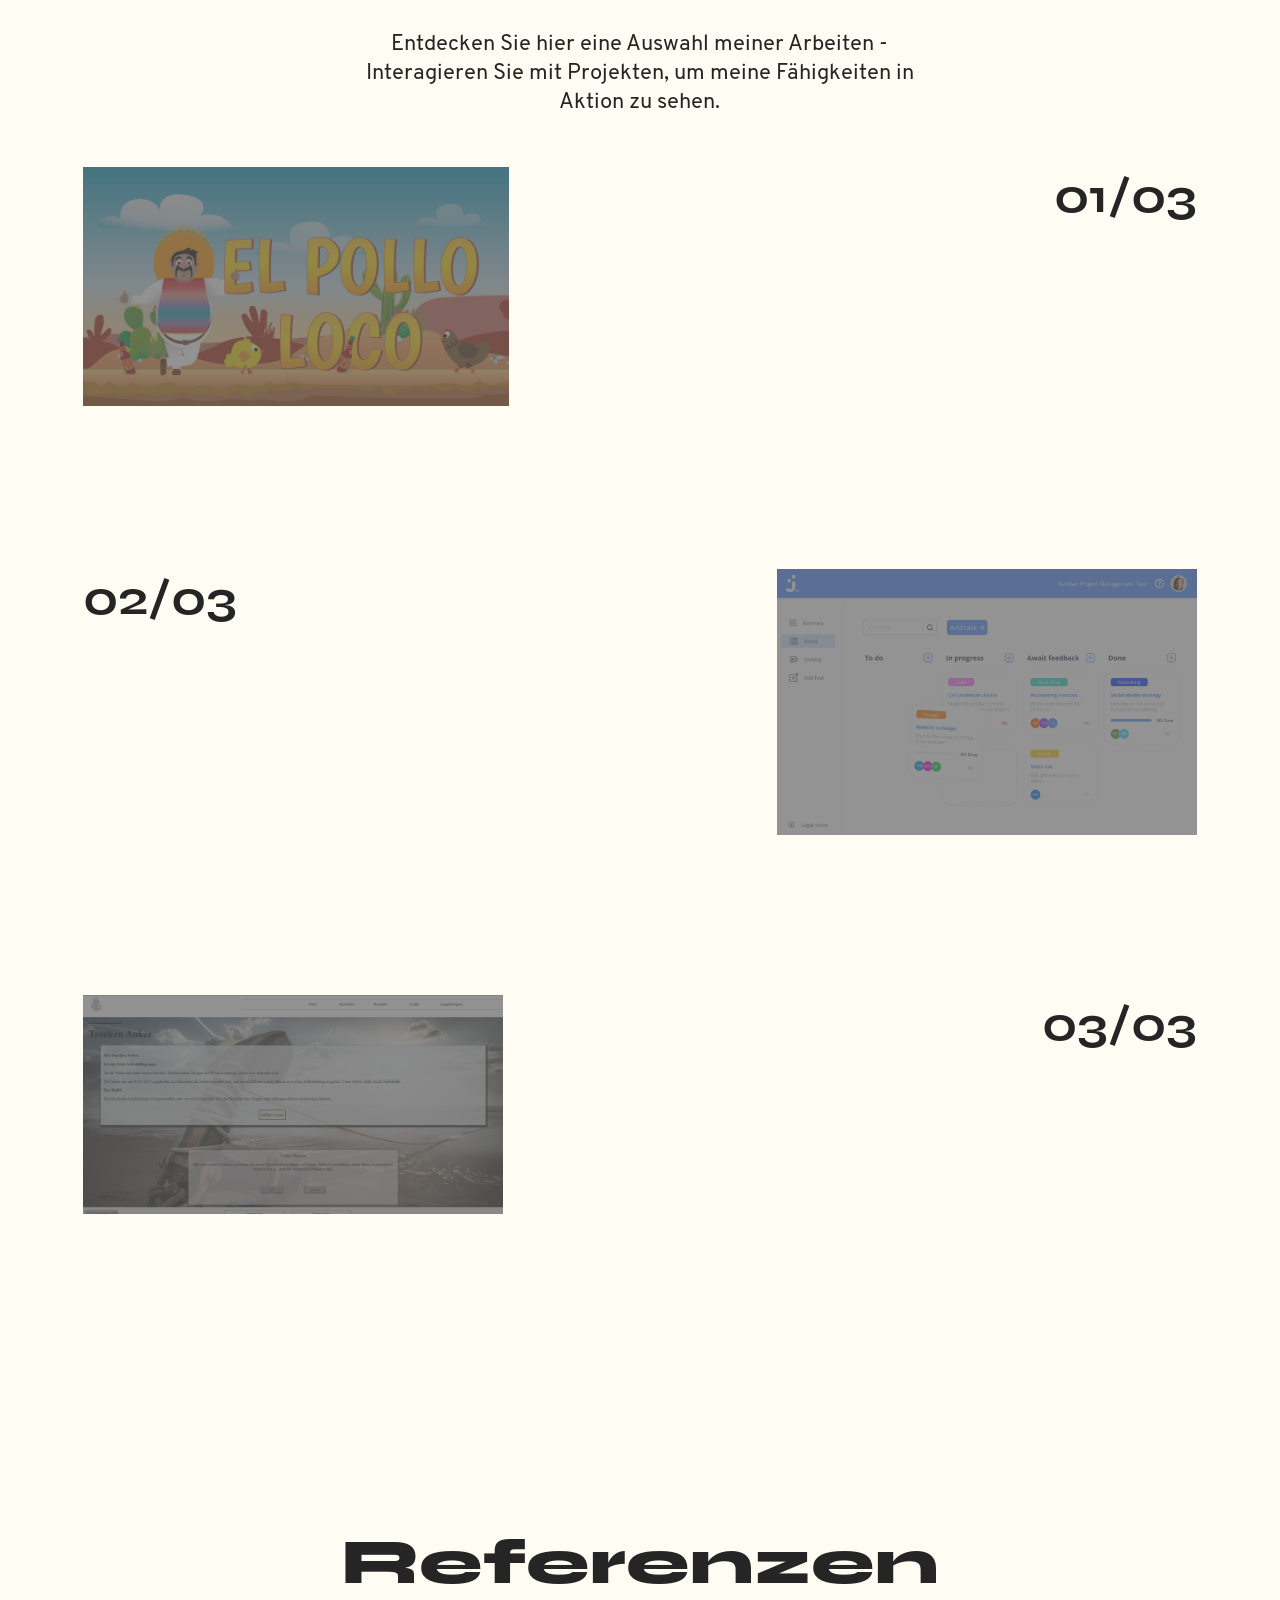
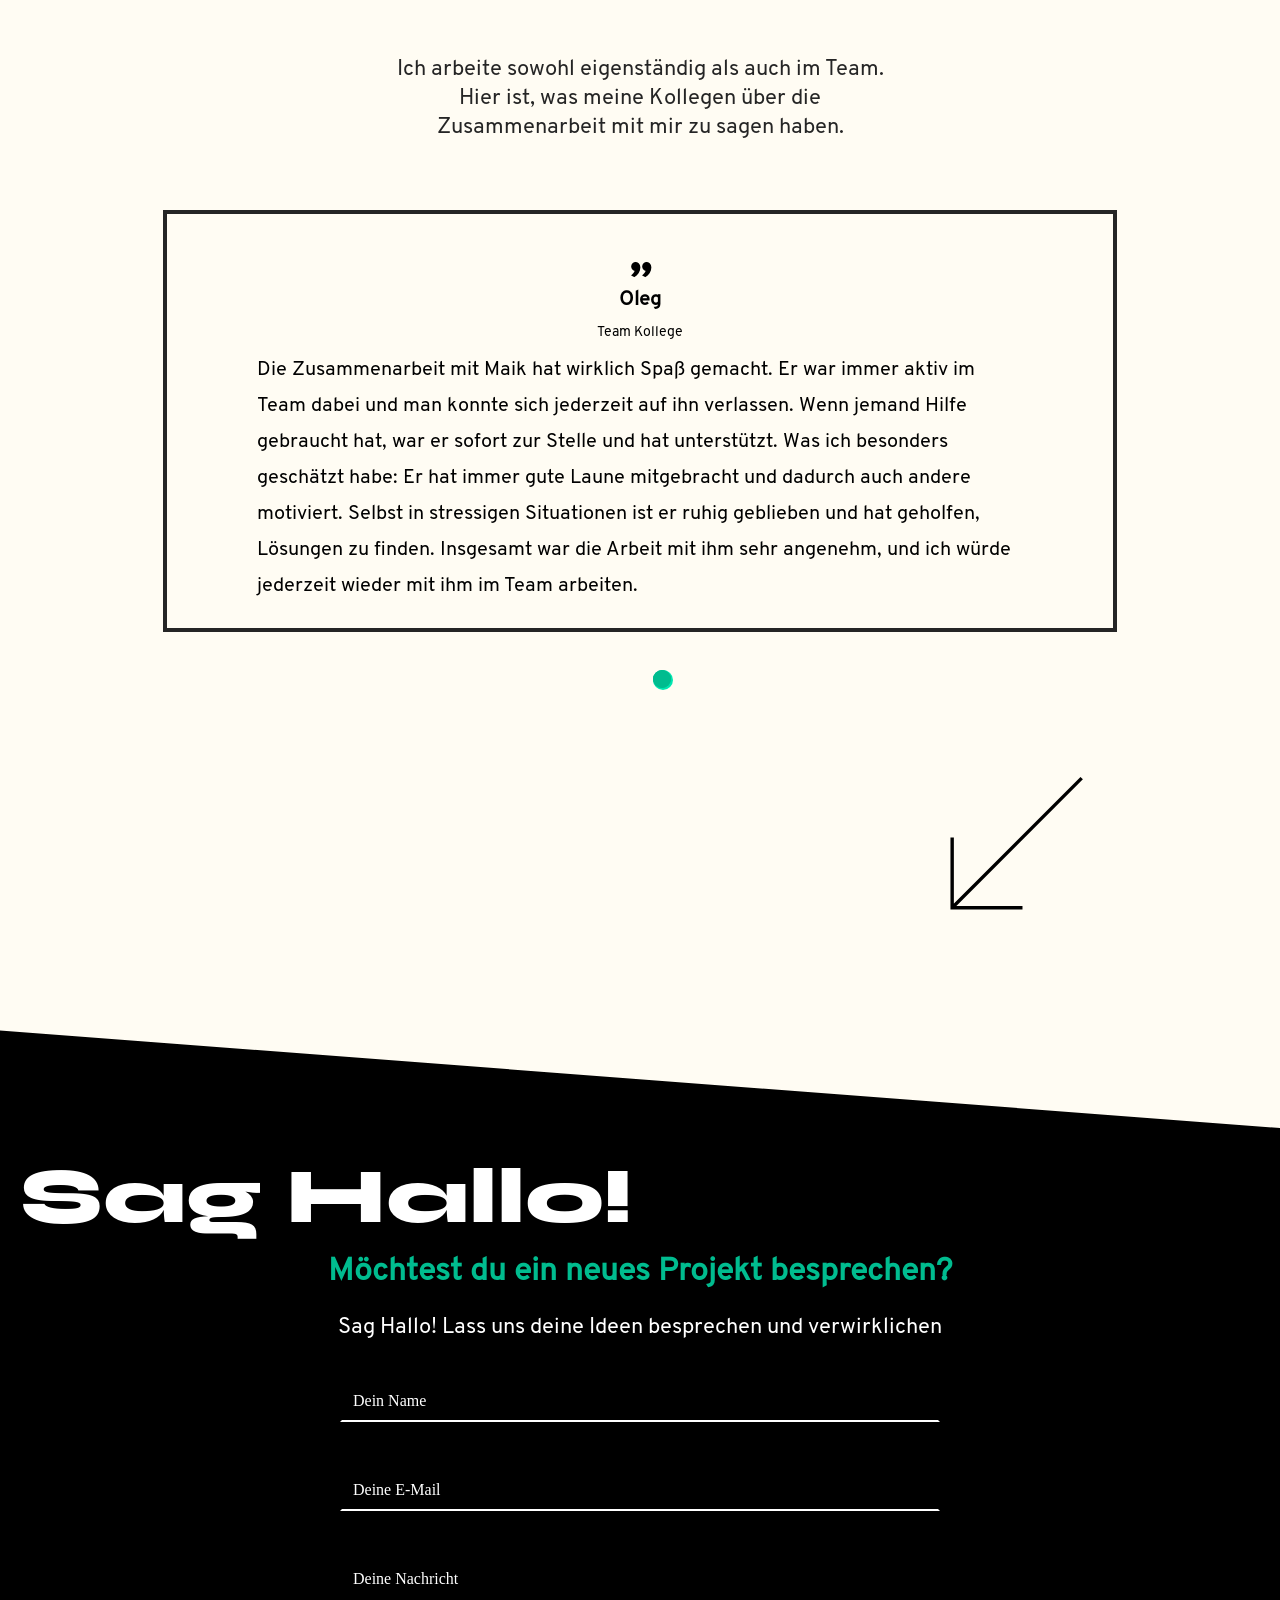
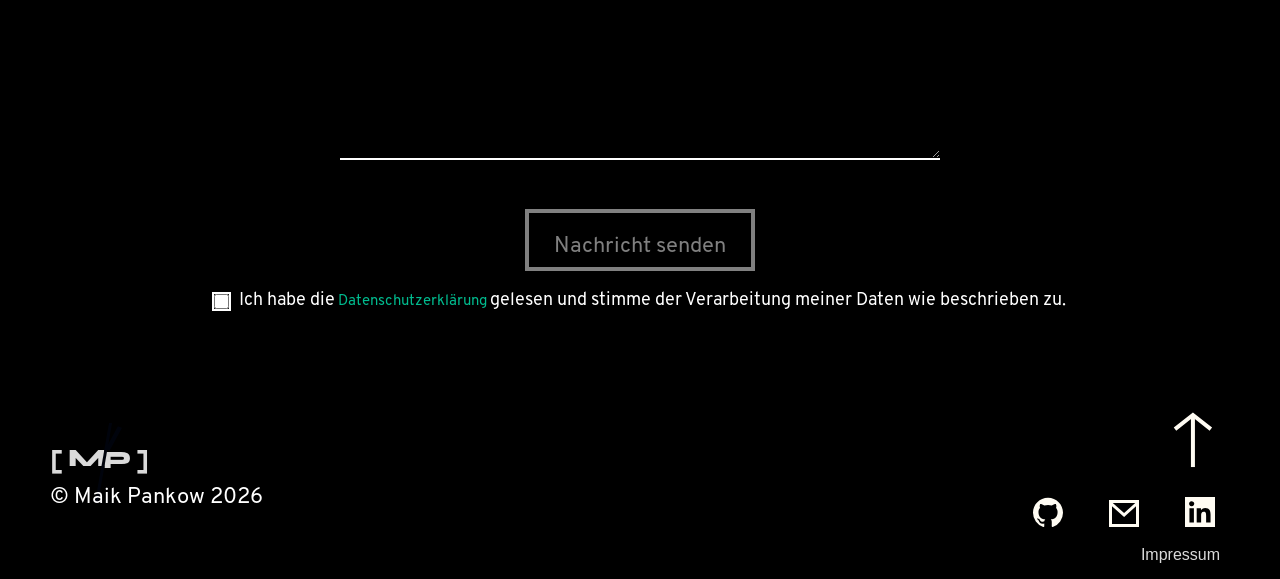
==== commit b60e3bd2: "fix: translations from contact" ====
--- a/index.html
+++ b/index.html
@@ -203,7 +203,7 @@
                         <div class="field-with-icon">
                             <input onchange="validateName(); checkFormValidity()" id="name" class="--form-input"
                                 type="text" name="name" autocomplete="name" aria-label="name" placeholder="">
-                            <label for="name" data-i18n-placeholder="namePlaceholder">Dein Name</label>
+                            <label for="name" data-i18n-label="nameLabel">Dein Name</label>
                             <span class="field-status-icon" aria-hidden="true"></span>
                         </div>
 
@@ -213,7 +213,7 @@
                         <div class="field-with-icon">
                             <input onchange="validateEmail(); checkFormValidity()" id="email" class="--form-input"
                                 type="email" name="email" autocomplete="email" aria-label="email" placeholder="">
-                            <label for="email" data-i18n-placeholder="emailPlaceholder">Deine E-Mail-Adresse</label>
+                            <label for="email" data-i18n-label="emailPlaceholder">Deine E-Mail-Adresse</label>
                             <span class="field-status-icon" aria-hidden="true"></span>
                         </div>
                         <span id="error-message-email" class="error-message" data-i18n="errorEmailRequired">Your
@@ -222,7 +222,7 @@
                             <textarea onchange="validateMessage(); checkFormValidity()" id="message" name="message"
                                 placeholder="" cols="5" rows="5" autocomplete="off" aria-label="message"
                                 placeholder=""></textarea>
-                            <label for="message" data-i18n-placeholder="messagePlaceholder">Ihre Nachricht</label>
+                            <label for="message" data-i18n-label="messagePlaceholder">Ihre Nachricht</label>
                         </div>
                             <span id="error-message-message" class="error-message " data-i18n="errorMessageRequired">Your
                                 message is required.</span>
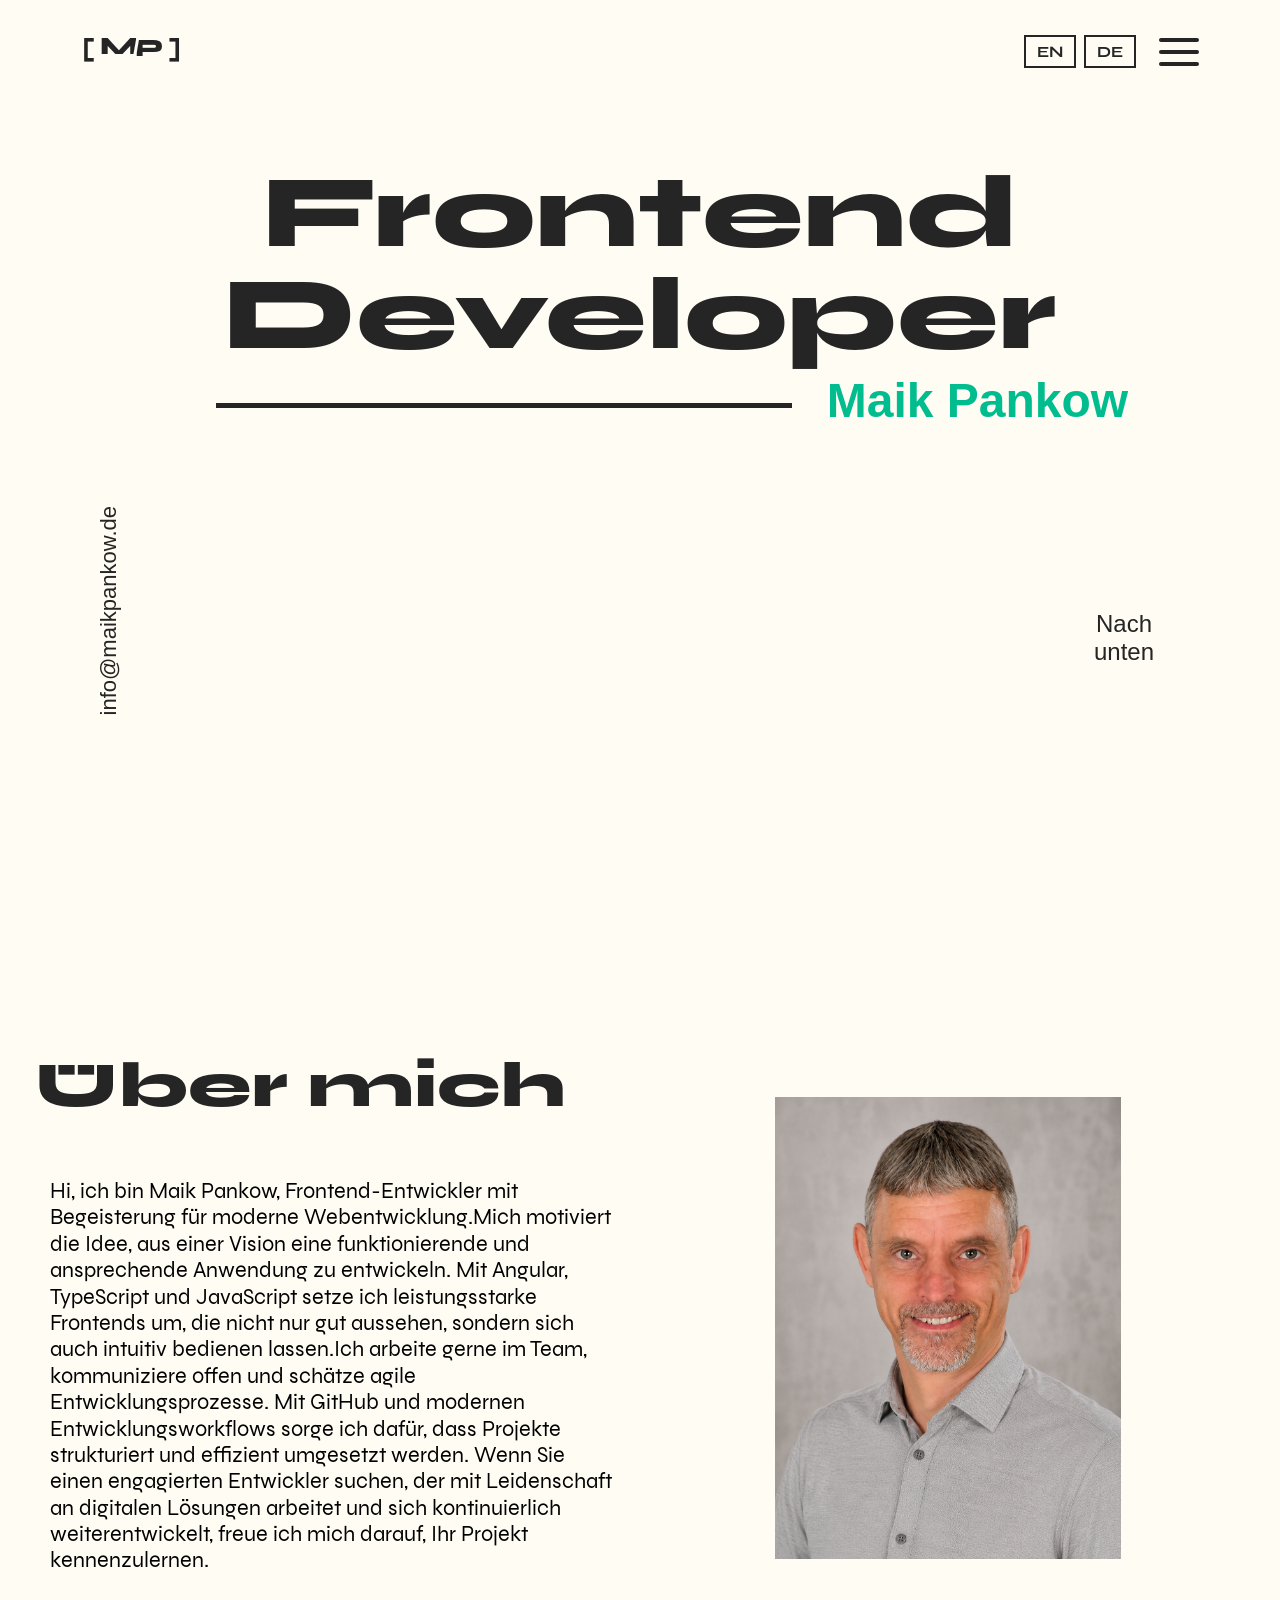
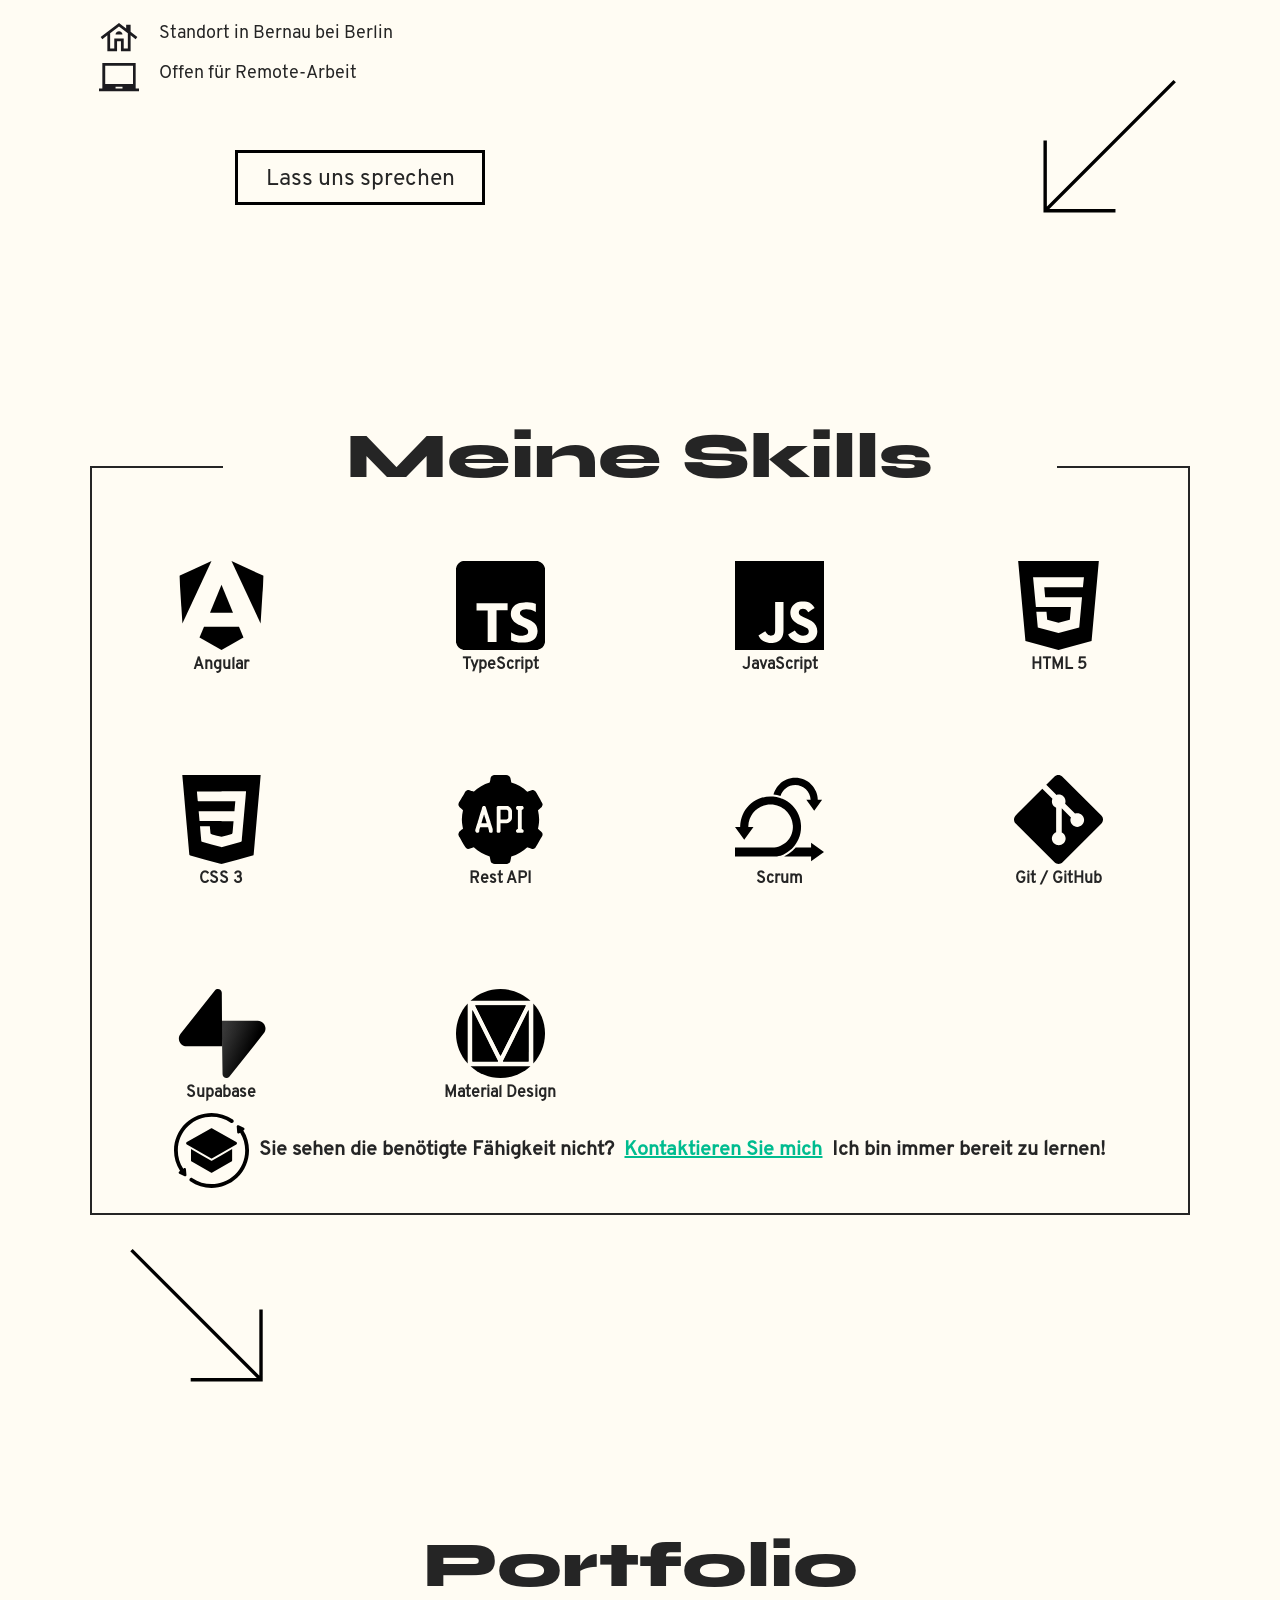
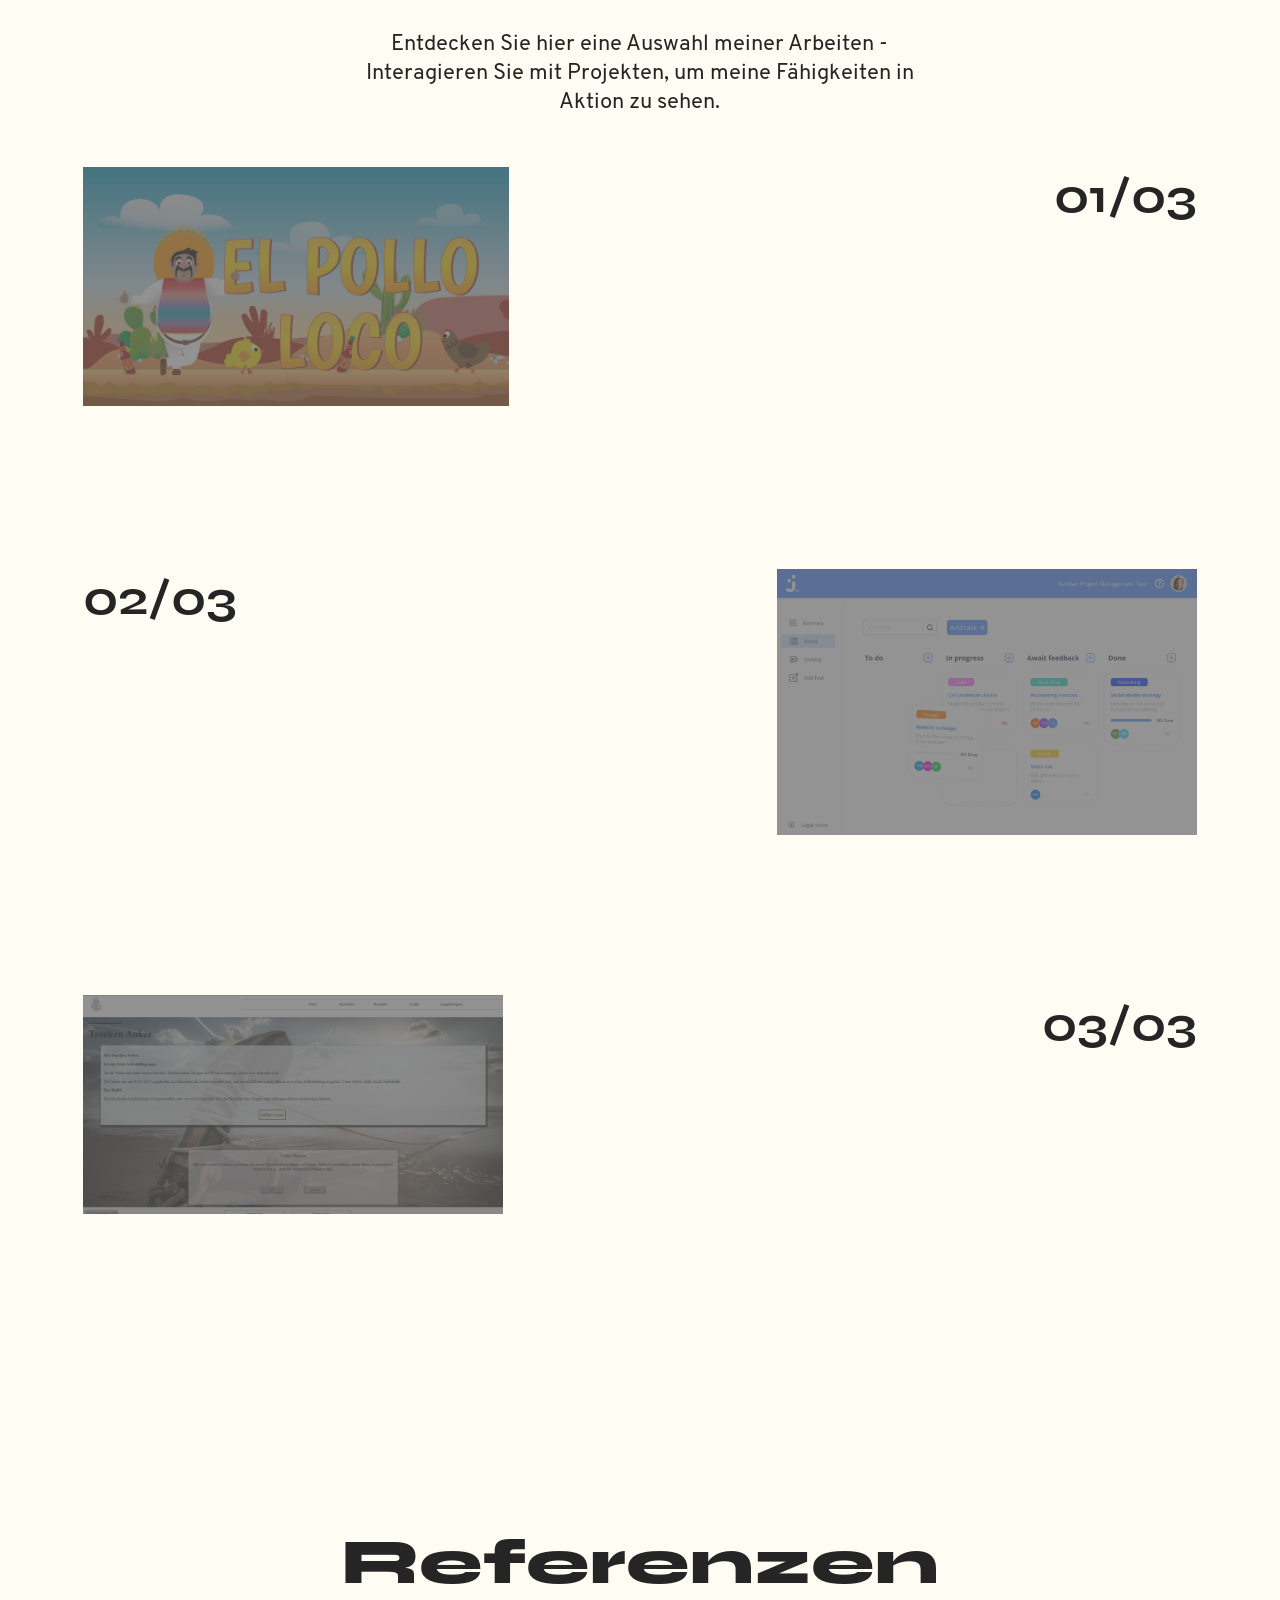
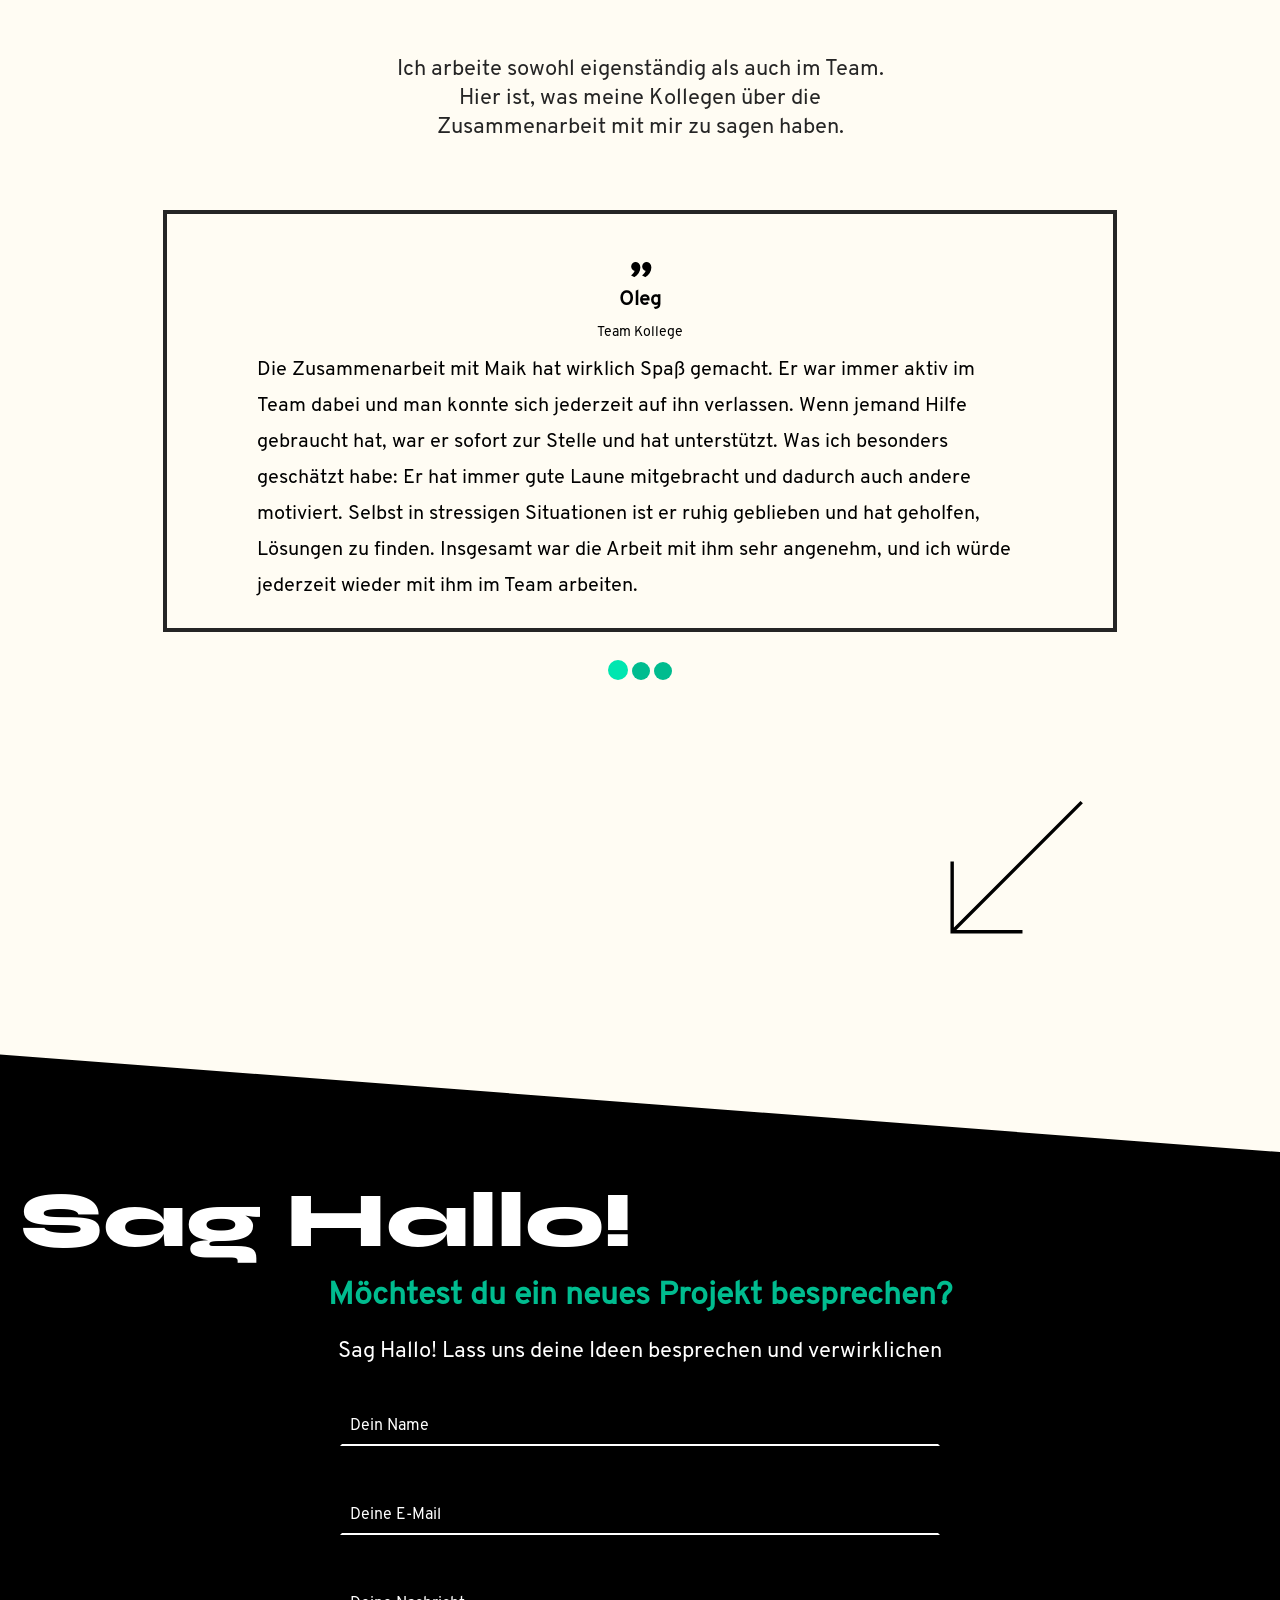
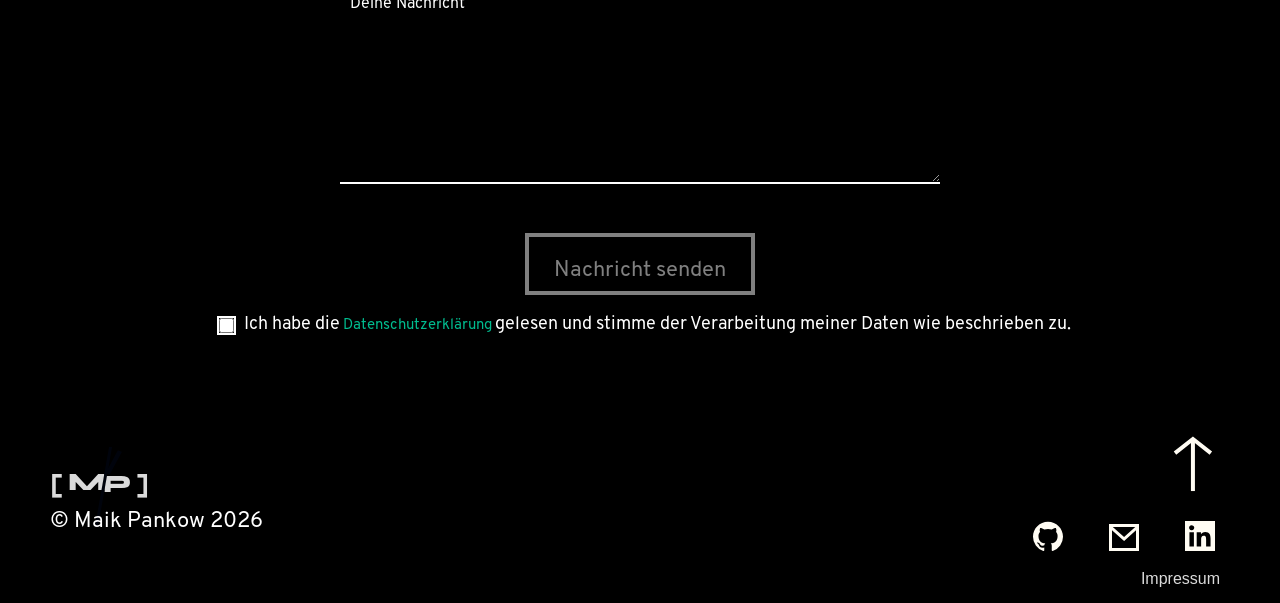
==== commit 561ab1de: "fix contact label" ====
--- a/index.html
+++ b/index.html
@@ -203,7 +203,7 @@
                         <div class="field-with-icon">
                             <input onchange="validateName(); checkFormValidity()" id="name" class="--form-input"
                                 type="text" name="name" autocomplete="name" aria-label="name" placeholder="">
-                            <label for="name" data-i18n-label="nameLabel">Dein Name</label>
+                            <label class="contact-label" for="name" data-i18n-label="nameLabel">Dein Name</label>
                             <span class="field-status-icon" aria-hidden="true"></span>
                         </div>
 
@@ -213,7 +213,7 @@
                         <div class="field-with-icon">
                             <input onchange="validateEmail(); checkFormValidity()" id="email" class="--form-input"
                                 type="email" name="email" autocomplete="email" aria-label="email" placeholder="">
-                            <label for="email" data-i18n-label="emailPlaceholder">Deine E-Mail-Adresse</label>
+                            <label class="contact-label" for="email" data-i18n-label="emailPlaceholder">Deine E-Mail-Adresse</label>
                             <span class="field-status-icon" aria-hidden="true"></span>
                         </div>
                         <span id="error-message-email" class="error-message" data-i18n="errorEmailRequired">Your
@@ -222,7 +222,7 @@
                             <textarea onchange="validateMessage(); checkFormValidity()" id="message" name="message"
                                 placeholder="" cols="5" rows="5" autocomplete="off" aria-label="message"
                                 placeholder=""></textarea>
-                            <label for="message" data-i18n-label="messagePlaceholder">Ihre Nachricht</label>
+                            <label class="contact-label" for="message" data-i18n-label="messagePlaceholder">Ihre Nachricht</label>
                         </div>
                             <span id="error-message-message" class="error-message " data-i18n="errorMessageRequired">Your
                                 message is required.</span>
--- a/css/main.css
+++ b/css/main.css
@@ -235,17 +235,6 @@
   color: var(--secondary-color);
 }
 
-label {
-  align-items: center;
-  height: 100%;
-  font-size: 16px;
-  color: white;
-  position: absolute;
-  margin-top: 10px;
-  margin-left: 13px;
-  transition: all 0.3s ease;
-}
-
 .--form-input {
   width: 600px;
   height: 40px;
@@ -2826,13 +2815,24 @@
   padding-right: 40px;
 }
 
+.contact-label {
+  position: absolute;
+  top: 10px;
+  left: 10px;
+  color: var(--text-color-light);
+  font-size: 16px;
+  font-family: var(--font-family-overpass-regular);
+  pointer-events: none;
+  transition: all 0.2s ease-in-out;
+}
+
 .contact-form .field-with-icon:has(.--form-input:focus) label,
 .contact-form .field-with-icon:has(textarea:focus) label,
 .contact-form .field-with-icon:has(textarea:not(:placeholder-shown)) label,
 .contact-form .field-with-icon:has(.--form-input:not(:placeholder-shown)) label {
   outline: unset !important;
   border-bottom: unset !important;
-  margin-top: -25px;
+  margin-top: -30px;
   transition: all 0.3s ease;
 }
 
